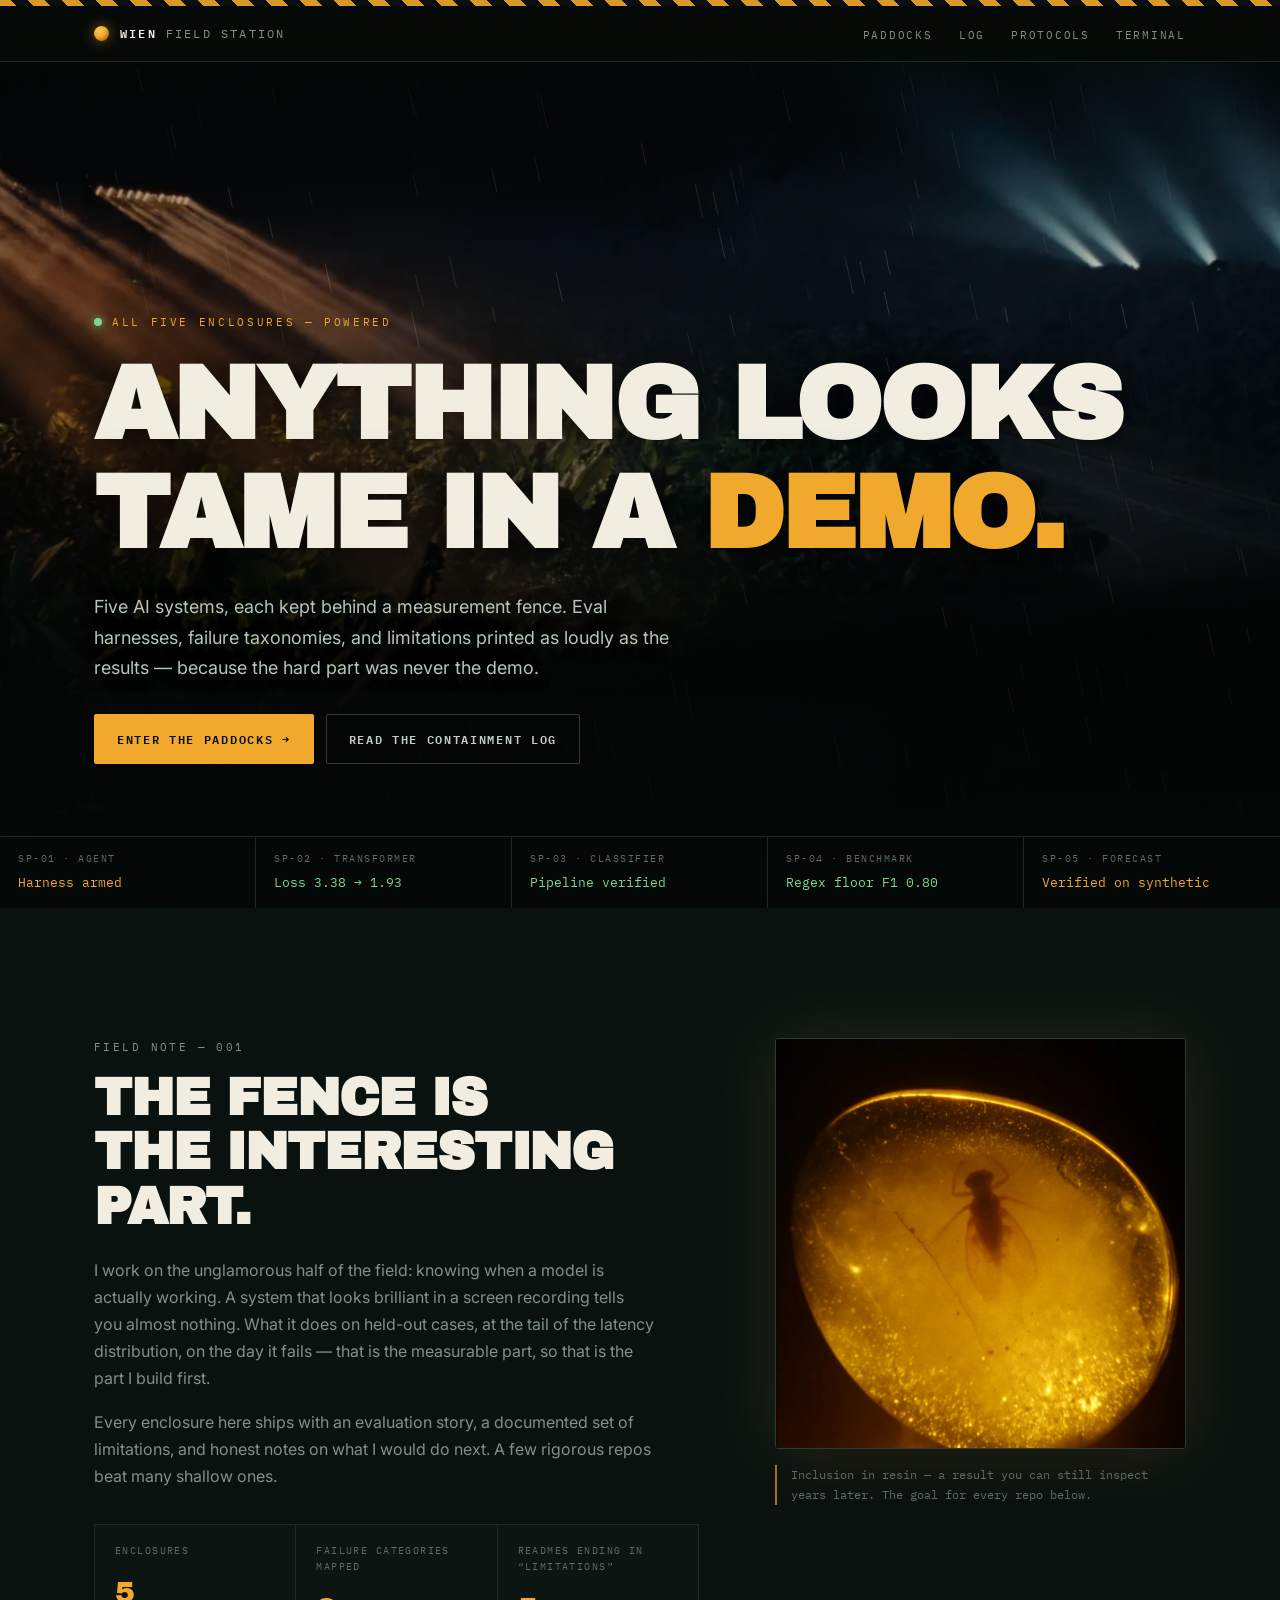
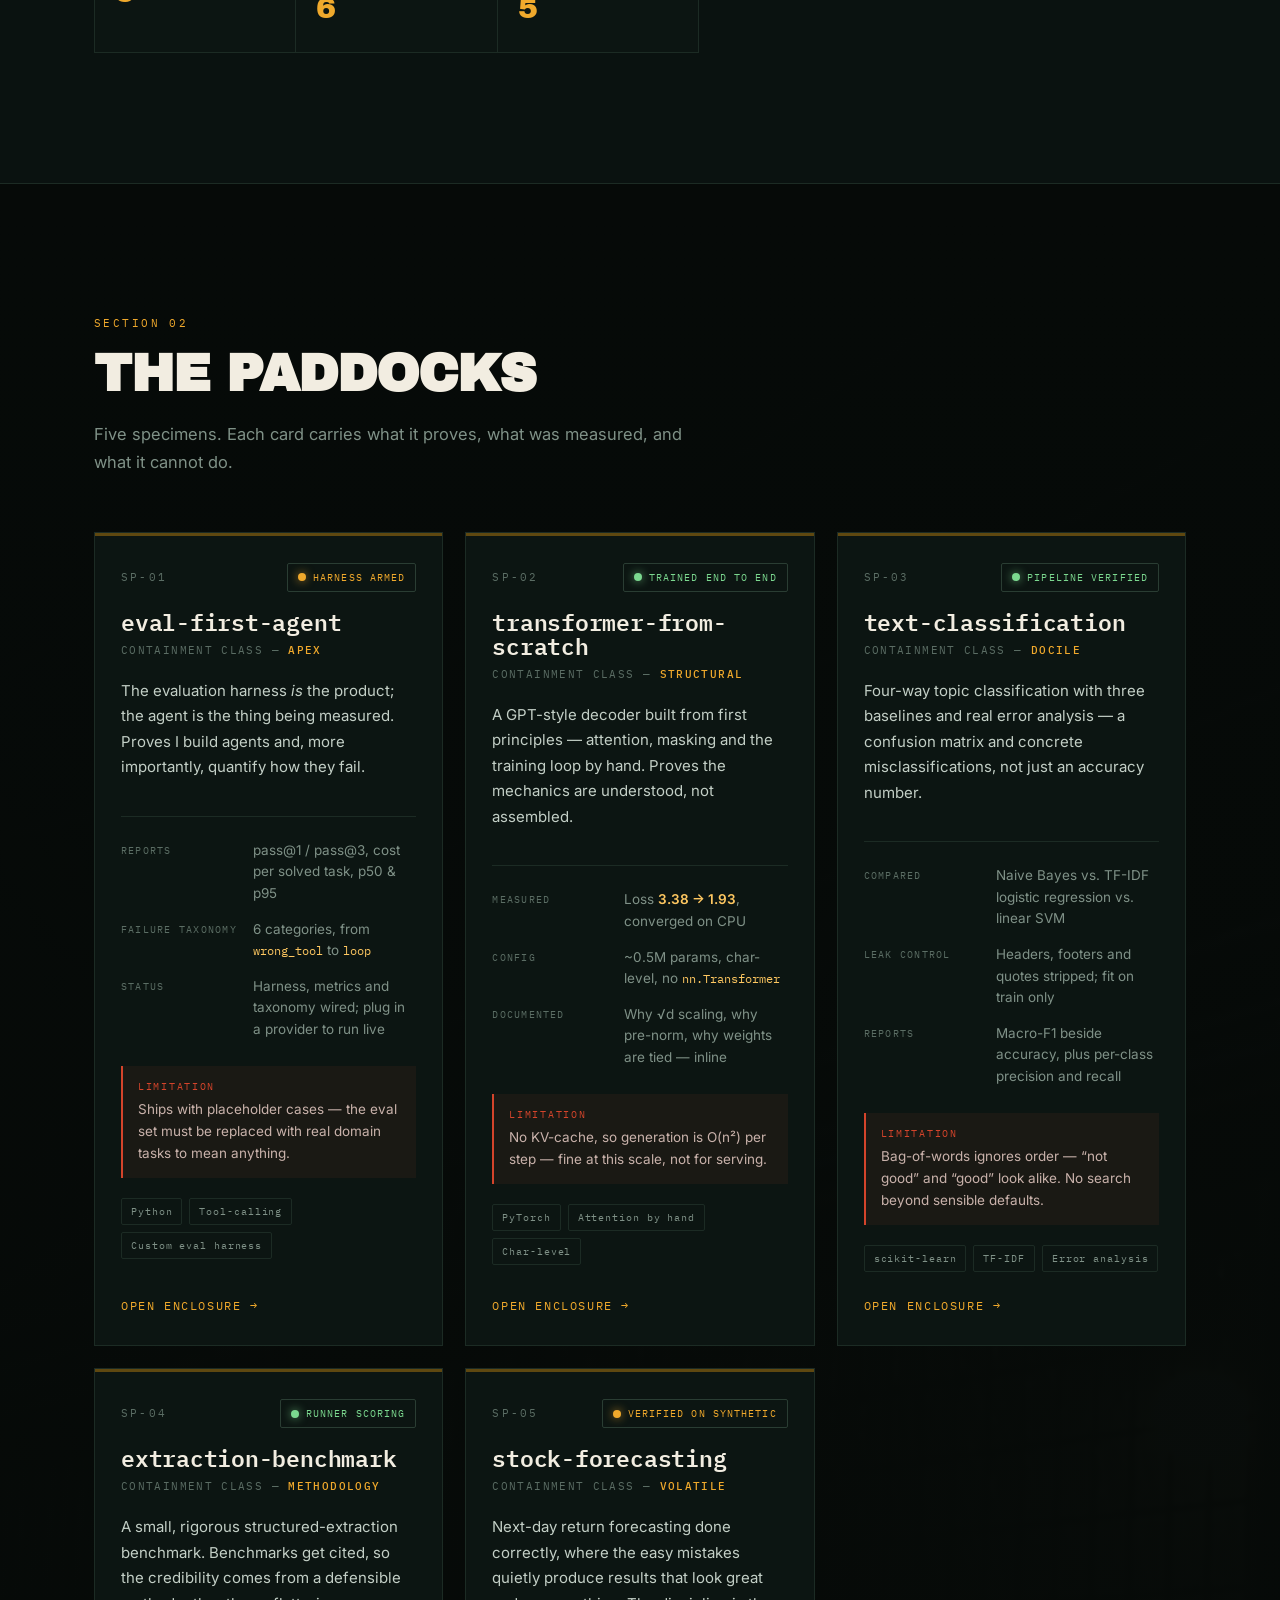
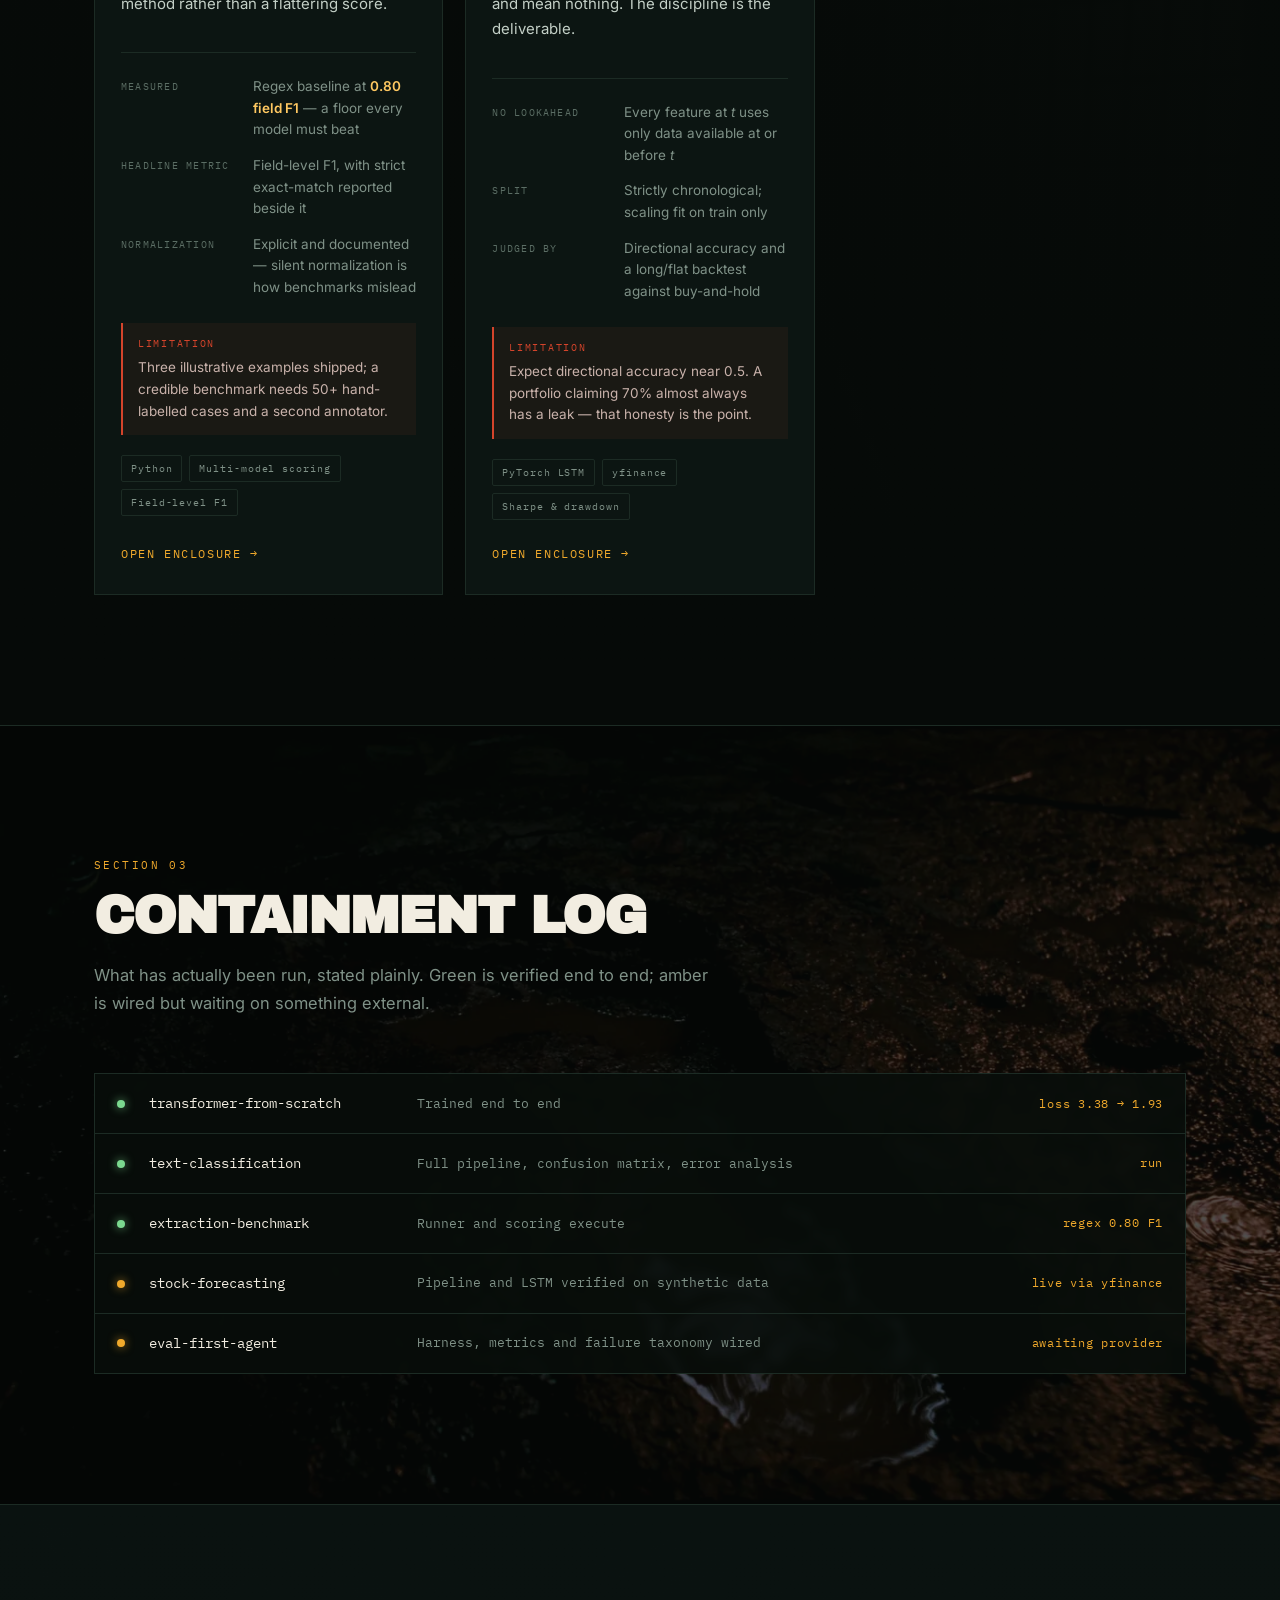
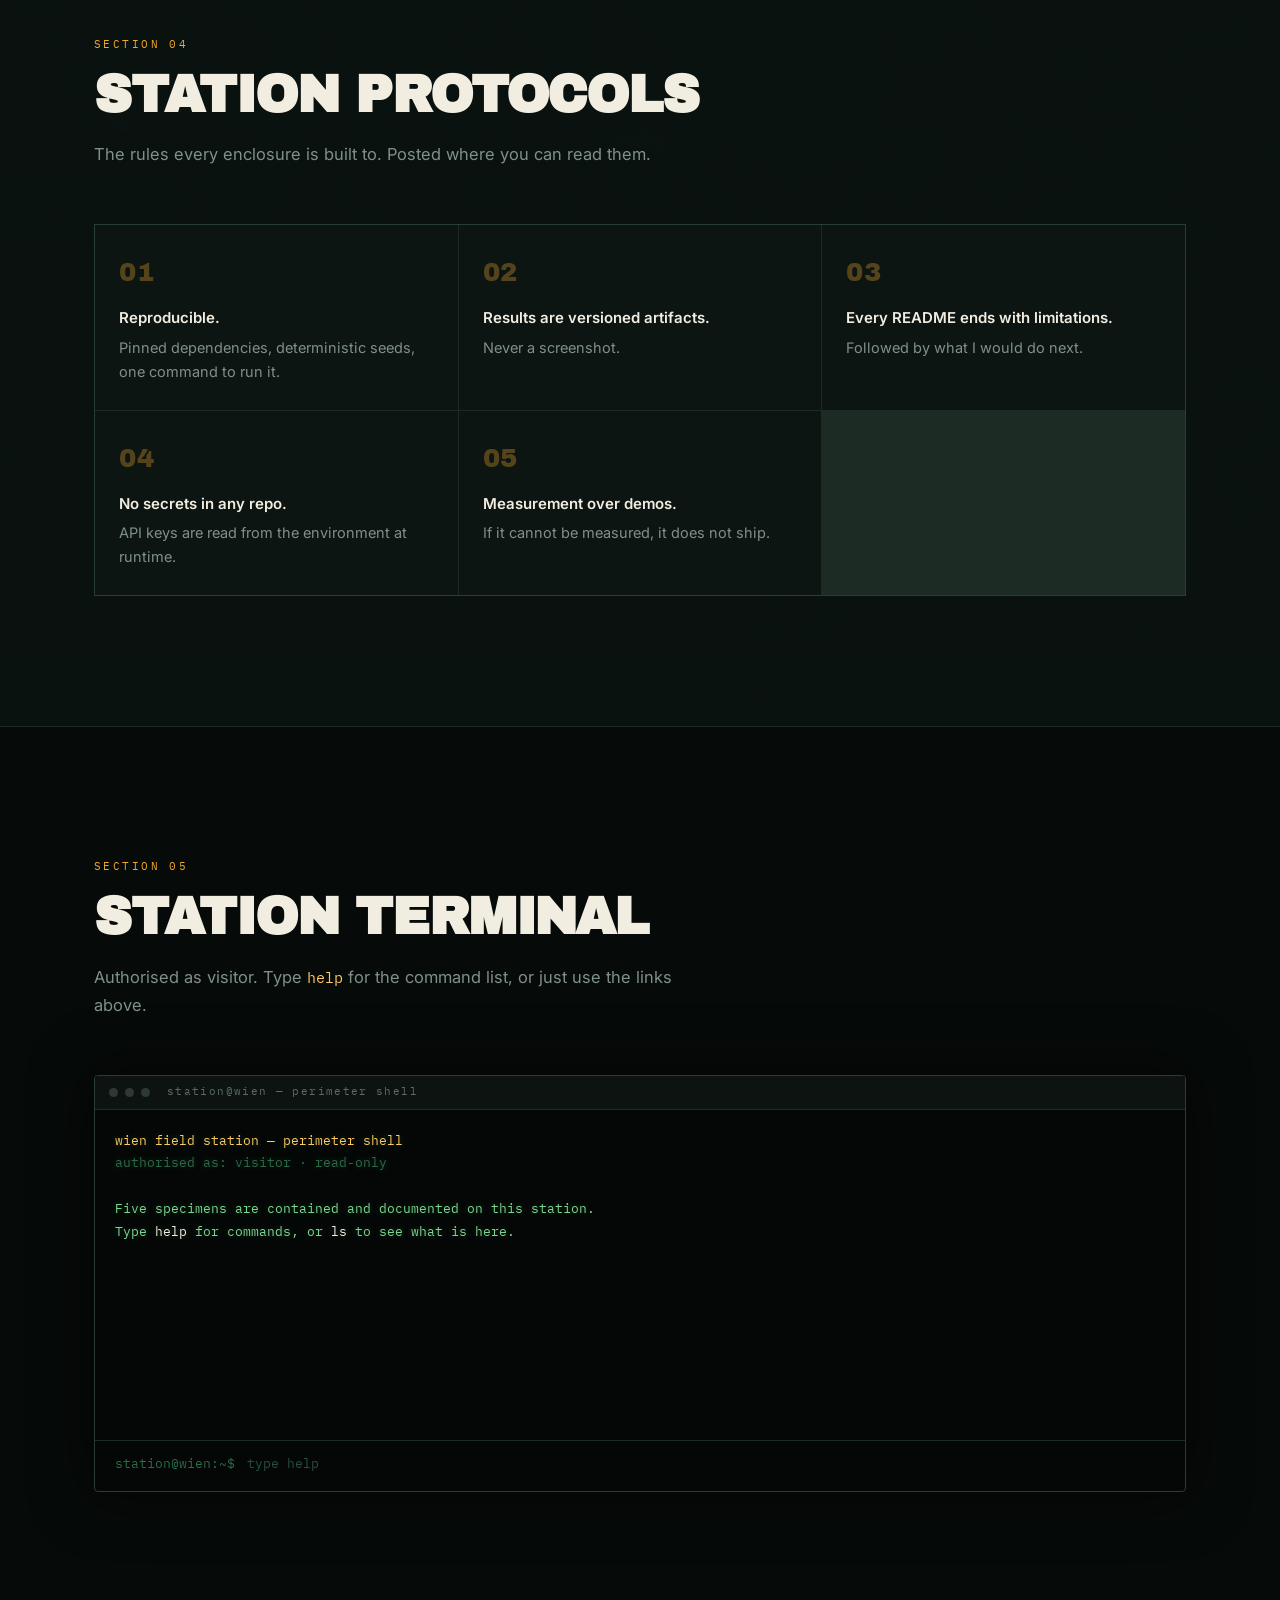
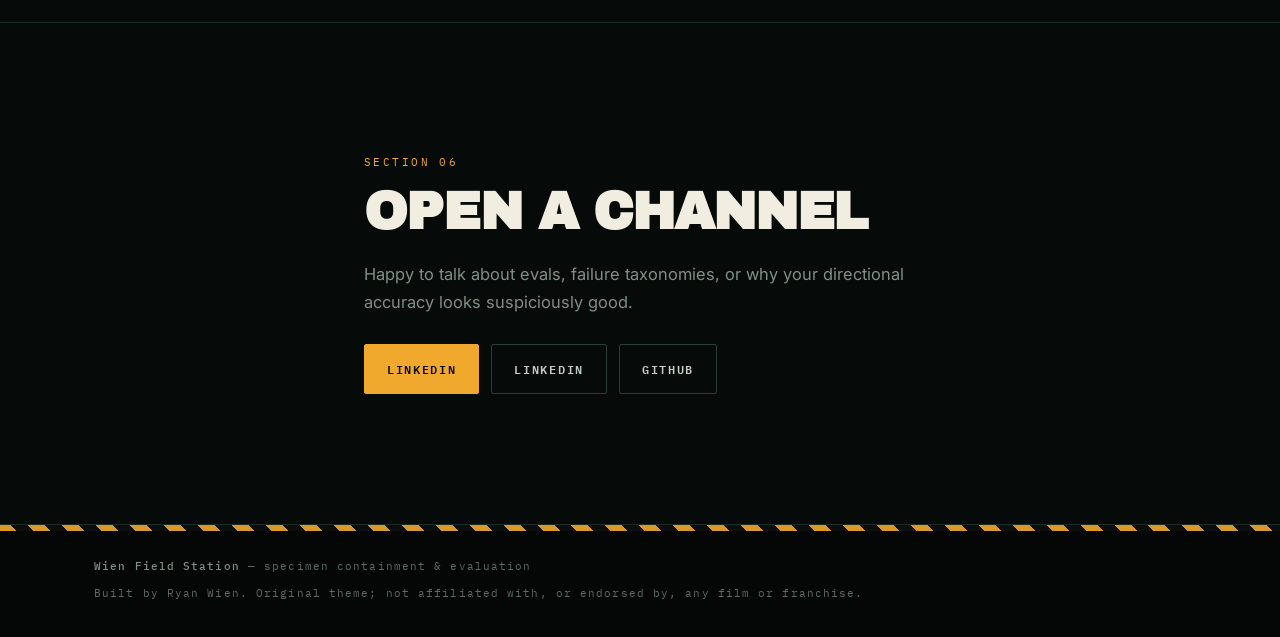
==== index.html @ b04022fd "Add Wien Field Station front end for the portfolio A static site for the five projects, themed as a " ====
<!doctype html>
<html lang="en">
<head>
<meta charset="utf-8">
<meta name="viewport" content="width=device-width,initial-scale=1">
<title>Wien Field Station — AI systems, measured</title>
<meta name="description" content="Five AI systems, each kept behind a measurement fence: eval harnesses, failure taxonomies, and limitations printed as loudly as results.">
<meta name="author" content="Ryan Wien">
<meta property="og:title" content="Wien Field Station — AI systems, measured">
<meta property="og:description" content="Five AI systems, each kept behind a measurement fence. Measurement over demos.">
<meta property="og:type" content="website">
<meta property="og:image" content="assets/img/poster.webp">
<meta name="theme-color" content="#060a08">
<link rel="preconnect" href="https://fonts.googleapis.com">
<link rel="preconnect" href="https://fonts.gstatic.com" crossorigin>
<link href="https://fonts.googleapis.com/css2?family=Archivo+Black&family=IBM+Plex+Mono:wght@400;500;600&family=Inter:wght@400;500;600;700&display=swap" rel="stylesheet">
<link rel="stylesheet" href="assets/css/style.css">
<link rel="icon" href="data:image/svg+xml,<svg xmlns='http://www.w3.org/2000/svg' viewBox='0 0 32 32'><circle cx='16' cy='16' r='13' fill='%23f0a92c'/><circle cx='16' cy='16' r='5' fill='%23231402'/></svg>">
</head>
<body>
<a class="skip" href="#paddocks">Skip to the projects</a>

<div class="boot" id="boot" aria-hidden="true">
  <pre class="boot__text" id="boot-text"></pre>
</div>

<header class="topbar">
  <div class="hazard" aria-hidden="true"></div>
  <nav class="topbar__inner" aria-label="Primary">
    <a class="brand" href="#top">
      <span class="brand__mark" aria-hidden="true"></span>
      <span class="brand__name"><b>WIEN</b> FIELD STATION</span>
    </a>
    <ul class="topbar__links">
      <li><a href="#paddocks">Paddocks</a></li>
      <li><a href="#log">Log</a></li>
      <li><a href="#protocols">Protocols</a></li>
      <li><a href="#terminal">Terminal</a></li>
    </ul>
  </nav>
</header>

<main id="top">

  <!-- ============ HERO ============ -->
  <section class="hero" id="hero">
    <div class="hero__plate" aria-hidden="true"></div>
    <canvas class="hero__rain" id="rain" aria-hidden="true"></canvas>
    <div class="hero__vignette" aria-hidden="true"></div>

    <div class="hero__body wrap">
      <p class="kicker"><span class="led led--on" aria-hidden="true"></span>All five enclosures &mdash; powered</p>
      <h1 class="hero__title">Anything looks<br>tame in a <em>demo.</em></h1>
      <p class="hero__lede">
        Five AI systems, each kept behind a measurement fence. Eval harnesses,
        failure taxonomies, and limitations printed as loudly as the results &mdash;
        because the hard part was never the demo.
      </p>
      <div class="hero__cta">
        <a class="btn btn--primary" href="#paddocks">Enter the paddocks <span aria-hidden="true">&rarr;</span></a>
        <a class="btn btn--ghost" href="#log">Read the containment log</a>
      </div>
    </div>

    <div class="readout" aria-label="Enclosure status summary">
      <div class="readout__cell">
        <span class="readout__id">SP-01 &middot; Agent</span>
        <span class="readout__val val--warn">Harness armed</span>
      </div>
      <div class="readout__cell">
        <span class="readout__id">SP-02 &middot; Transformer</span>
        <span class="readout__val val--ok">Loss 3.38 &rarr; 1.93</span>
      </div>
      <div class="readout__cell">
        <span class="readout__id">SP-03 &middot; Classifier</span>
        <span class="readout__val val--ok">Pipeline verified</span>
      </div>
      <div class="readout__cell">
        <span class="readout__id">SP-04 &middot; Benchmark</span>
        <span class="readout__val val--ok">Regex floor F1 0.80</span>
      </div>
      <div class="readout__cell">
        <span class="readout__id">SP-05 &middot; Forecast</span>
        <span class="readout__val val--warn">Verified on synthetic</span>
      </div>
    </div>
  </section>

  <!-- ============ FIELD NOTE ============ -->
  <section class="note" id="note">
    <div class="wrap note__grid">
      <div class="note__body reveal">
        <p class="eyebrow">Field note &mdash; 001</p>
        <h2 class="h2">The fence is<br>the interesting part.</h2>
        <p>
          I work on the unglamorous half of the field: knowing when a model is
          actually working. A system that looks brilliant in a screen recording
          tells you almost nothing. What it does on held-out cases, at the tail
          of the latency distribution, on the day it fails &mdash; that is the
          measurable part, so that is the part I build first.
        </p>
        <p>
          Every enclosure here ships with an evaluation story, a documented set of
          limitations, and honest notes on what I would do next. A few rigorous
          repos beat many shallow ones.
        </p>
        <dl class="note__stats">
          <div><dt>Enclosures</dt><dd>5</dd></div>
          <div><dt>Failure categories mapped</dt><dd>6</dd></div>
          <div><dt>READMEs ending in &ldquo;Limitations&rdquo;</dt><dd>5</dd></div>
        </dl>
      </div>
      <figure class="note__specimen reveal">
        <img src="assets/img/amber.webp" alt="Macro photograph of an insect preserved inside a nodule of golden fossil resin." width="1000" height="1000" loading="lazy" decoding="async">
        <figcaption>Inclusion in resin &mdash; a result you can still inspect years later. The goal for every repo below.</figcaption>
      </figure>
    </div>
  </section>

  <!-- ============ PADDOCKS ============ -->
  <section class="paddocks" id="paddocks">
    <div class="wrap">
      <header class="sec-head reveal">
        <p class="eyebrow">Section 02</p>
        <h2 class="h2">The paddocks</h2>
        <p class="sec-head__sub">Five specimens. Each card carries what it proves, what was measured, and what it cannot do.</p>
      </header>

      <ol class="cards">

        <li class="card reveal" data-class="apex">
          <div class="card__tape" aria-hidden="true"></div>
          <header class="card__head">
            <span class="card__id">SP-01</span>
            <span class="chip chip--warn"><span class="led led--warn" aria-hidden="true"></span>Harness armed</span>
          </header>
          <h3 class="card__name">eval-first-agent</h3>
          <p class="card__class">Containment class &mdash; <b>apex</b></p>
          <p class="card__proves">The evaluation harness <em>is</em> the product; the agent is the thing being measured. Proves I build agents and, more importantly, quantify how they fail.</p>
          <dl class="card__readout">
            <div><dt>Reports</dt><dd>pass@1 / pass@3, cost per solved task, p50 &amp; p95</dd></div>
            <div><dt>Failure taxonomy</dt><dd>6 categories, from <code>wrong_tool</code> to <code>loop</code></dd></div>
            <div><dt>Status</dt><dd>Harness, metrics and taxonomy wired; plug in a provider to run live</dd></div>
          </dl>
          <p class="card__limit"><span>Limitation</span> Ships with placeholder cases &mdash; the eval set must be replaced with real domain tasks to mean anything.</p>
          <ul class="card__stack"><li>Python</li><li>Tool-calling</li><li>Custom eval harness</li></ul>
          <a class="card__link" href="https://github.com/ryanwien/portfolio/tree/main/eval-first-agent">Open enclosure <span aria-hidden="true">&rarr;</span><span class="sr-only"> — eval-first-agent on GitHub</span></a>
        </li>

        <li class="card reveal" data-class="structural">
          <div class="card__tape" aria-hidden="true"></div>
          <header class="card__head">
            <span class="card__id">SP-02</span>
            <span class="chip chip--ok"><span class="led led--on" aria-hidden="true"></span>Trained end to end</span>
          </header>
          <h3 class="card__name">transformer-from-scratch</h3>
          <p class="card__class">Containment class &mdash; <b>structural</b></p>
          <p class="card__proves">A GPT-style decoder built from first principles &mdash; attention, masking and the training loop by hand. Proves the mechanics are understood, not assembled.</p>
          <dl class="card__readout">
            <div><dt>Measured</dt><dd>Loss <b>3.38 &rarr; 1.93</b>, converged on CPU</dd></div>
            <div><dt>Config</dt><dd>~0.5M params, char-level, no <code>nn.Transformer</code></dd></div>
            <div><dt>Documented</dt><dd>Why &radic;d scaling, why pre-norm, why weights are tied &mdash; inline</dd></div>
          </dl>
          <p class="card__limit"><span>Limitation</span> No KV-cache, so generation is O(n&sup2;) per step &mdash; fine at this scale, not for serving.</p>
          <ul class="card__stack"><li>PyTorch</li><li>Attention by hand</li><li>Char-level</li></ul>
          <a class="card__link" href="https://github.com/ryanwien/portfolio/tree/main/transformer-from-scratch">Open enclosure <span aria-hidden="true">&rarr;</span><span class="sr-only"> — transformer-from-scratch on GitHub</span></a>
        </li>

        <li class="card reveal" data-class="docile">
          <div class="card__tape" aria-hidden="true"></div>
          <header class="card__head">
            <span class="card__id">SP-03</span>
            <span class="chip chip--ok"><span class="led led--on" aria-hidden="true"></span>Pipeline verified</span>
          </header>
          <h3 class="card__name">text-classification</h3>
          <p class="card__class">Containment class &mdash; <b>docile</b></p>
          <p class="card__proves">Four-way topic classification with three baselines and real error analysis &mdash; a confusion matrix and concrete misclassifications, not just an accuracy number.</p>
          <dl class="card__readout">
            <div><dt>Compared</dt><dd>Naive Bayes vs. TF-IDF logistic regression vs. linear SVM</dd></div>
            <div><dt>Leak control</dt><dd>Headers, footers and quotes stripped; fit on train only</dd></div>
            <div><dt>Reports</dt><dd>Macro-F1 beside accuracy, plus per-class precision and recall</dd></div>
          </dl>
          <p class="card__limit"><span>Limitation</span> Bag-of-words ignores order &mdash; &ldquo;not good&rdquo; and &ldquo;good&rdquo; look alike. No search beyond sensible defaults.</p>
          <ul class="card__stack"><li>scikit-learn</li><li>TF-IDF</li><li>Error analysis</li></ul>
          <a class="card__link" href="https://github.com/ryanwien/portfolio/tree/main/text-classification">Open enclosure <span aria-hidden="true">&rarr;</span><span class="sr-only"> — text-classification on GitHub</span></a>
        </li>

        <li class="card reveal" data-class="method">
          <div class="card__tape" aria-hidden="true"></div>
          <header class="card__head">
            <span class="card__id">SP-04</span>
            <span class="chip chip--ok"><span class="led led--on" aria-hidden="true"></span>Runner scoring</span>
          </header>
          <h3 class="card__name">extraction-benchmark</h3>
          <p class="card__class">Containment class &mdash; <b>methodology</b></p>
          <p class="card__proves">A small, rigorous structured-extraction benchmark. Benchmarks get cited, so the credibility comes from a defensible method rather than a flattering score.</p>
          <dl class="card__readout">
            <div><dt>Measured</dt><dd>Regex baseline at <b>0.80 field F1</b> &mdash; a floor every model must beat</dd></div>
            <div><dt>Headline metric</dt><dd>Field-level F1, with strict exact-match reported beside it</dd></div>
            <div><dt>Normalization</dt><dd>Explicit and documented &mdash; silent normalization is how benchmarks mislead</dd></div>
          </dl>
          <p class="card__limit"><span>Limitation</span> Three illustrative examples shipped; a credible benchmark needs 50+ hand-labelled cases and a second annotator.</p>
          <ul class="card__stack"><li>Python</li><li>Multi-model scoring</li><li>Field-level F1</li></ul>
          <a class="card__link" href="https://github.com/ryanwien/portfolio/tree/main/extraction-benchmark">Open enclosure <span aria-hidden="true">&rarr;</span><span class="sr-only"> — extraction-benchmark on GitHub</span></a>
        </li>

        <li class="card reveal" data-class="volatile">
          <div class="card__tape" aria-hidden="true"></div>
          <header class="card__head">
            <span class="card__id">SP-05</span>
            <span class="chip chip--warn"><span class="led led--warn" aria-hidden="true"></span>Verified on synthetic</span>
          </header>
          <h3 class="card__name">stock-forecasting</h3>
          <p class="card__class">Containment class &mdash; <b>volatile</b></p>
          <p class="card__proves">Next-day return forecasting done correctly, where the easy mistakes quietly produce results that look great and mean nothing. The discipline is the deliverable.</p>
          <dl class="card__readout">
            <div><dt>No lookahead</dt><dd>Every feature at <i>t</i> uses only data available at or before <i>t</i></dd></div>
            <div><dt>Split</dt><dd>Strictly chronological; scaling fit on train only</dd></div>
            <div><dt>Judged by</dt><dd>Directional accuracy and a long/flat backtest against buy-and-hold</dd></div>
          </dl>
          <p class="card__limit"><span>Limitation</span> Expect directional accuracy near 0.5. A portfolio claiming 70% almost always has a leak &mdash; that honesty is the point.</p>
          <ul class="card__stack"><li>PyTorch LSTM</li><li>yfinance</li><li>Sharpe &amp; drawdown</li></ul>
          <a class="card__link" href="https://github.com/ryanwien/portfolio/tree/main/stock-forecasting">Open enclosure <span aria-hidden="true">&rarr;</span><span class="sr-only"> — stock-forecasting on GitHub</span></a>
        </li>

      </ol>
    </div>
  </section>

  <!-- ============ CONTAINMENT LOG ============ -->
  <section class="log" id="log">
    <div class="log__plate" aria-hidden="true"></div>
    <div class="wrap">
      <header class="sec-head reveal">
        <p class="eyebrow">Section 03</p>
        <h2 class="h2">Containment log</h2>
        <p class="sec-head__sub">What has actually been run, stated plainly. Green is verified end to end; amber is wired but waiting on something external.</p>
      </header>

      <div class="log__panel reveal">
        <div class="log__row">
          <span class="led led--on" aria-hidden="true"></span>
          <span class="log__name">transformer-from-scratch</span>
          <span class="log__desc">Trained end to end</span>
          <span class="log__val">loss 3.38 &rarr; 1.93</span>
        </div>
        <div class="log__row">
          <span class="led led--on" aria-hidden="true"></span>
          <span class="log__name">text-classification</span>
          <span class="log__desc">Full pipeline, confusion matrix, error analysis</span>
          <span class="log__val">run</span>
        </div>
        <div class="log__row">
          <span class="led led--on" aria-hidden="true"></span>
          <span class="log__name">extraction-benchmark</span>
          <span class="log__desc">Runner and scoring execute</span>
          <span class="log__val">regex 0.80 F1</span>
        </div>
        <div class="log__row">
          <span class="led led--warn" aria-hidden="true"></span>
          <span class="log__name">stock-forecasting</span>
          <span class="log__desc">Pipeline and LSTM verified on synthetic data</span>
          <span class="log__val">live via yfinance</span>
        </div>
        <div class="log__row">
          <span class="led led--warn" aria-hidden="true"></span>
          <span class="log__name">eval-first-agent</span>
          <span class="log__desc">Harness, metrics and failure taxonomy wired</span>
          <span class="log__val">awaiting provider</span>
        </div>
      </div>
    </div>
  </section>

  <!-- ============ PROTOCOLS ============ -->
  <section class="protocols" id="protocols">
    <div class="wrap">
      <header class="sec-head reveal">
        <p class="eyebrow">Section 04</p>
        <h2 class="h2">Station protocols</h2>
        <p class="sec-head__sub">The rules every enclosure is built to. Posted where you can read them.</p>
      </header>
      <ol class="placard reveal">
        <li><span class="placard__n">01</span><b>Reproducible.</b> Pinned dependencies, deterministic seeds, one command to run it.</li>
        <li><span class="placard__n">02</span><b>Results are versioned artifacts.</b> Never a screenshot.</li>
        <li><span class="placard__n">03</span><b>Every README ends with limitations.</b> Followed by what I would do next.</li>
        <li><span class="placard__n">04</span><b>No secrets in any repo.</b> API keys are read from the environment at runtime.</li>
        <li><span class="placard__n">05</span><b>Measurement over demos.</b> If it cannot be measured, it does not ship.</li>
      </ol>
    </div>
  </section>

  <!-- ============ TERMINAL ============ -->
  <section class="terminal" id="terminal">
    <div class="wrap">
      <header class="sec-head reveal">
        <p class="eyebrow">Section 05</p>
        <h2 class="h2">Station terminal</h2>
        <p class="sec-head__sub">Authorised as visitor. Type <code>help</code> for the command list, or just use the links above.</p>
      </header>

      <div class="term reveal" id="term">
        <div class="term__bar">
          <span class="term__dot" aria-hidden="true"></span>
          <span class="term__dot" aria-hidden="true"></span>
          <span class="term__dot" aria-hidden="true"></span>
          <span class="term__title">station@wien &mdash; perimeter shell</span>
        </div>
        <div class="term__screen" id="term-screen" role="log" aria-live="polite" aria-label="Terminal output"></div>
        <form class="term__form" id="term-form" autocomplete="off">
          <label class="term__prompt" for="term-input">station@wien:~$</label>
          <input class="term__input" id="term-input" name="cmd" type="text" spellcheck="false"
                 aria-label="Terminal command" placeholder="type help">
        </form>
      </div>
    </div>
  </section>

  <!-- ============ CONTACT ============ -->
  <section class="contact" id="contact">
    <div class="wrap contact__inner reveal">
      <p class="eyebrow">Section 06</p>
      <h2 class="h2">Open a channel</h2>
      <p class="contact__lede">Happy to talk about evals, failure taxonomies, or why your directional accuracy looks suspiciously good.</p>
      <div class="contact__links">
        <a class="btn btn--primary" href="https://www.linkedin.com/in/ryanwien3d" target="_blank" rel="noopener">LinkedIn</a>
        <a class="btn btn--ghost" href="https://www.linkedin.com/in/ryanwien3d/">LinkedIn</a>
        <a class="btn btn--ghost" href="https://github.com/ryanwien">GitHub</a>
      </div>
    </div>
  </section>

</main>

<footer class="foot">
  <div class="hazard" aria-hidden="true"></div>
  <div class="wrap foot__inner">
    <p><b>Wien Field Station</b> &mdash; specimen containment &amp; evaluation</p>
    <p class="foot__note">Built by Ryan Wien. Original theme; not affiliated with, or endorsed by, any film or franchise.</p>
  </div>
</footer>

<script src="assets/js/main.js" defer></script>
</body>
</html>
---- assets/css/style.css ----
/* ============================================================
   Wien Field Station
   Palette: jungle black, amber floodlight, bone, hazard red
   ============================================================ */

:root{
  --bg:#060a08;
  --bg-2:#0a1210;
  --panel:#0c1512;
  --panel-2:#101c17;
  --line:#1c2b24;
  --line-2:#2a3d33;

  --amber:#f0a92c;
  --amber-hi:#ffc861;
  --amber-dim:#a5730f;
  --green:#7bd88f;
  --red:#d4442b;

  --bone:#f2ede1;
  --text:#c3cfc6;
  --muted:#7f9187;
  --faint:#5b6d64;

  --mono:'IBM Plex Mono',ui-monospace,SFMono-Regular,Menlo,monospace;
  --sans:'Inter',system-ui,-apple-system,'Segoe UI',sans-serif;
  --display:'Archivo Black','Arial Black',sans-serif;

  --wrap:1180px;
  --pad:clamp(20px,4vw,44px);
}

*,*::before,*::after{box-sizing:border-box}
html{scroll-behavior:smooth}
body{
  margin:0;background:var(--bg);color:var(--text);
  font-family:var(--sans);font-size:16px;line-height:1.7;
  -webkit-font-smoothing:antialiased;overflow-x:hidden;
}
img{max-width:100%;height:auto;display:block}
a{color:inherit}
h1,h2,h3{margin:0;line-height:1.05}
p{margin:0 0 1rem}
ol,ul{margin:0;padding:0;list-style:none}

.wrap{max-width:var(--wrap);margin:0 auto;padding-inline:var(--pad);width:100%}
.sr-only{position:absolute;width:1px;height:1px;padding:0;margin:-1px;overflow:hidden;clip:rect(0 0 0 0);white-space:nowrap;border:0}

.skip{
  position:absolute;left:-9999px;top:0;z-index:200;
  background:var(--amber);color:#0b0d0c;padding:12px 18px;
  font-family:var(--mono);font-size:13px;font-weight:600;
}
.skip:focus{left:12px;top:12px}

:focus-visible{outline:2px solid var(--amber);outline-offset:3px;border-radius:2px}

/* ---------- shared bits ---------- */

.hazard{
  height:6px;width:100%;
  background:repeating-linear-gradient(45deg,var(--amber) 0 12px,#0d0f0e 12px 24px);
  opacity:.9;
}

.eyebrow{
  font-family:var(--mono);font-size:11px;letter-spacing:.22em;
  text-transform:uppercase;color:var(--amber);margin:0 0 14px;
}

.h2{
  font-family:var(--display);
  font-size:clamp(30px,5vw,52px);
  letter-spacing:-.02em;text-transform:uppercase;color:var(--bone);
}

.led{
  display:inline-block;width:8px;height:8px;border-radius:50%;
  background:var(--faint);flex:none;
}
.led--on{background:var(--green);box-shadow:0 0 10px rgba(123,216,143,.75)}
.led--warn{background:var(--amber);box-shadow:0 0 10px rgba(240,169,44,.7)}

.btn{
  display:inline-block;font-family:var(--mono);font-size:12px;
  letter-spacing:.14em;text-transform:uppercase;font-weight:600;
  padding:14px 22px;border-radius:2px;text-decoration:none;
  transition:transform .18s ease,background .18s ease,border-color .18s ease,color .18s ease;
}
.btn--primary{background:var(--amber);color:#0b0d0c;border:1px solid var(--amber)}
.btn--primary:hover{background:var(--amber-hi);border-color:var(--amber-hi);transform:translateY(-2px)}
.btn--ghost{border:1px solid var(--line-2);color:var(--text)}
.btn--ghost:hover{border-color:var(--amber);color:var(--amber-hi);transform:translateY(-2px)}

.kicker{
  display:flex;align-items:center;gap:10px;
  font-family:var(--mono);font-size:11px;letter-spacing:.24em;
  text-transform:uppercase;color:var(--amber);margin:0 0 18px;
}

.sec-head{max-width:62ch;margin-bottom:clamp(34px,5vw,56px)}
.sec-head__sub{margin-top:18px;color:var(--muted);font-size:16.5px}

code{font-family:var(--mono);font-size:.88em;color:var(--amber-hi)}

/* ---------- boot overlay ---------- */

.boot{
  position:fixed;inset:0;z-index:300;background:#040605;
  display:flex;align-items:center;justify-content:center;
  transition:opacity .5s ease;
}
.boot.is-done{opacity:0;pointer-events:none}
.boot__text{
  font-family:var(--mono);font-size:clamp(11px,2.2vw,13px);line-height:1.9;
  color:var(--green);margin:0;padding:0 24px;text-shadow:0 0 8px rgba(123,216,143,.4);
}
.boot__text b{color:var(--amber);font-weight:400}

/* ---------- top bar ---------- */

.topbar{position:sticky;top:0;z-index:100;background:rgba(6,10,8,.9);backdrop-filter:blur(9px);border-bottom:1px solid var(--line)}
.topbar__inner{
  max-width:var(--wrap);margin:0 auto;padding:14px var(--pad);
  display:flex;align-items:center;justify-content:space-between;gap:20px;
}
.brand{display:flex;align-items:center;gap:11px;text-decoration:none}
.brand__mark{
  width:15px;height:15px;border-radius:50%;
  background:radial-gradient(circle at 34% 30%,var(--amber-hi),var(--amber) 45%,#7a4a08);
  box-shadow:0 0 14px rgba(240,169,44,.55);flex:none;
}
.brand__name{font-family:var(--mono);font-size:11.5px;letter-spacing:.19em;color:var(--muted)}
.brand__name b{color:var(--bone);font-weight:600}
.topbar__links{display:flex;gap:26px}
.topbar__links a{
  font-family:var(--mono);font-size:11px;letter-spacing:.16em;
  text-transform:uppercase;color:var(--muted);text-decoration:none;
  padding-bottom:2px;border-bottom:1px solid transparent;transition:color .18s,border-color .18s;
}
.topbar__links a:hover{color:var(--amber);border-bottom-color:var(--amber)}
@media(max-width:720px){.topbar__links{display:none}}

/* ---------- hero ---------- */

.hero{
  position:relative;min-height:clamp(600px,94vh,940px);
  display:flex;flex-direction:column;justify-content:flex-end;
  overflow:hidden;isolation:isolate;
}
.hero__plate{
  position:absolute;inset:0;z-index:-3;
  background:url('../img/hero-canopy.webp') center/cover no-repeat;
  transform:scale(1.06);
}
.hero__rain{position:absolute;inset:0;z-index:-2;width:100%;height:100%;opacity:.42}
.hero__vignette{
  position:absolute;inset:0;z-index:-1;
  background:
    linear-gradient(180deg,rgba(4,7,6,.72) 0%,rgba(4,7,6,.1) 26%,rgba(4,7,6,.55) 62%,rgba(4,7,6,.96) 100%),
    radial-gradient(75% 55% at 22% 78%,rgba(4,7,6,.85),transparent 70%);
}
.hero__body{padding-bottom:clamp(120px,16vh,180px);position:relative}
.hero__title{
  font-family:var(--display);
  font-size:clamp(42px,8.4vw,104px);
  letter-spacing:-.025em;text-transform:uppercase;color:var(--bone);
  text-shadow:0 3px 40px rgba(0,0,0,.75);
}
.hero__title em{font-style:normal;color:var(--amber)}
.hero__lede{
  margin-top:24px;max-width:54ch;font-size:clamp(15.5px,1.6vw,18px);
  color:#b6c4ba;text-shadow:0 2px 18px rgba(0,0,0,.8);
}
.hero__cta{display:flex;flex-wrap:wrap;gap:12px;margin-top:30px}

.readout{
  position:absolute;left:0;right:0;bottom:0;
  display:grid;grid-template-columns:repeat(5,1fr);
  border-top:1px solid var(--line);background:rgba(5,9,7,.86);backdrop-filter:blur(6px);
}
.readout__cell{padding:14px 18px;border-right:1px solid var(--line);font-family:var(--mono);min-width:0}
.readout__cell:last-child{border-right:0}
.readout__id{display:block;font-size:9.5px;letter-spacing:.16em;text-transform:uppercase;color:var(--faint)}
.readout__val{display:block;font-size:13px;margin-top:5px;white-space:nowrap;overflow:hidden;text-overflow:ellipsis}
.val--ok{color:var(--green)}
.val--warn{color:var(--amber)}
@media(max-width:900px){
  .readout{grid-template-columns:repeat(2,1fr)}
  .readout__cell:nth-child(2n){border-right:0}
  .readout__cell:last-child{grid-column:1/-1}
  .readout__cell{border-top:1px solid var(--line)}
}
@media(max-width:520px){.readout{display:none}}

/* ---------- field note ---------- */

.note{padding:clamp(70px,11vw,130px) 0;border-bottom:1px solid var(--line);background:var(--bg-2)}
.note__grid{display:grid;grid-template-columns:1.25fr .85fr;gap:clamp(34px,6vw,76px);align-items:start}
@media(max-width:860px){.note__grid{grid-template-columns:1fr}}
.note__body p{color:var(--muted);max-width:56ch}
.note__body .h2{margin-bottom:22px}

.note__stats{
  display:grid;grid-template-columns:repeat(auto-fit,minmax(150px,1fr));
  gap:1px;background:var(--line);border:1px solid var(--line);margin:34px 0 0;
}
.note__stats>div{background:var(--panel);padding:18px 20px}
.note__stats dt{font-family:var(--mono);font-size:9.5px;letter-spacing:.15em;text-transform:uppercase;color:var(--faint)}
.note__stats dd{margin:8px 0 0;font-family:var(--display);font-size:30px;color:var(--amber)}

.note__specimen{margin:0}
.note__specimen img{
  border:1px solid var(--line-2);border-radius:3px;
  box-shadow:0 0 70px rgba(240,169,44,.13);
}
.note__specimen figcaption{
  margin-top:16px;font-family:var(--mono);font-size:11.5px;line-height:1.7;
  color:var(--faint);border-left:2px solid var(--amber-dim);padding-left:14px;
}

/* ---------- paddocks ---------- */

.paddocks{
  position:relative;isolation:isolate;overflow:hidden;
  padding:clamp(70px,11vw,130px) 0;border-bottom:1px solid var(--line);
}
.paddocks::before{ /* perimeter fence, barely there */
  content:"";position:absolute;inset:0;z-index:-2;
  background:url('../img/fence.webp') center/cover no-repeat;opacity:.12;
}
.paddocks::after{
  content:"";position:absolute;inset:0;z-index:-1;
  background:linear-gradient(180deg,var(--bg) 0%,rgba(6,10,8,.9) 22%,rgba(6,10,8,.93) 72%,var(--bg) 100%);
}
.cards{display:grid;grid-template-columns:repeat(auto-fit,minmax(340px,1fr));gap:22px}

.card{
  position:relative;background:var(--panel);border:1px solid var(--line);
  padding:30px 26px 26px;display:flex;flex-direction:column;
  transition:transform .25s ease,border-color .25s ease,background .25s ease;
  overflow:hidden;
}
.card::after{ /* cage bars, revealed on hover */
  content:"";position:absolute;inset:0;pointer-events:none;opacity:0;
  background:repeating-linear-gradient(90deg,rgba(240,169,44,.11) 0 1px,transparent 1px 26px);
  transition:opacity .3s ease;
}
.card:hover,.card:focus-within{transform:translateY(-4px);border-color:var(--line-2);background:var(--panel-2)}
.card:hover::after,.card:focus-within::after{opacity:1}
.card__tape{position:absolute;top:0;left:0;right:0;height:3px;background:var(--amber-dim);opacity:.55}
.card:hover .card__tape{background:repeating-linear-gradient(45deg,var(--amber) 0 8px,#0d0f0e 8px 16px);opacity:1}

.card__head{display:flex;align-items:center;justify-content:space-between;gap:12px;margin-bottom:18px}
.card__id{font-family:var(--mono);font-size:11px;letter-spacing:.2em;color:var(--faint)}
.chip{
  display:inline-flex;align-items:center;gap:7px;
  font-family:var(--mono);font-size:10px;letter-spacing:.11em;text-transform:uppercase;
  padding:5px 10px;border-radius:2px;border:1px solid var(--line-2);white-space:nowrap;
}
.chip--ok{color:var(--green)}
.chip--warn{color:var(--amber)}

.card__name{
  font-family:var(--mono);font-size:clamp(19px,2.2vw,23px);font-weight:600;
  color:var(--bone);letter-spacing:-.01em;
}
.card__class{
  margin:8px 0 18px;font-family:var(--mono);font-size:10.5px;
  letter-spacing:.13em;text-transform:uppercase;color:var(--faint);
}
.card__class b{color:var(--amber);font-weight:500}
.card__proves{color:var(--text);font-size:15px}

.card__readout{margin:20px 0 0;border-top:1px solid var(--line);padding-top:16px}
.card__readout>div{display:grid;grid-template-columns:118px 1fr;gap:14px;padding:7px 0}
.card__readout dt{font-family:var(--mono);font-size:9.5px;letter-spacing:.13em;text-transform:uppercase;color:var(--faint);padding-top:3px}
.card__readout dd{margin:0;font-size:13.5px;color:var(--muted);line-height:1.6}
.card__readout dd b{color:var(--amber-hi);font-weight:600}
@media(max-width:420px){.card__readout>div{grid-template-columns:1fr;gap:2px}}

.card__limit{
  margin:18px 0 0;padding:13px 15px;background:rgba(212,68,43,.07);
  border-left:2px solid var(--red);font-size:13.5px;color:#c9b2ab;line-height:1.62;
}
.card__limit span{
  display:block;font-family:var(--mono);font-size:9.5px;letter-spacing:.18em;
  text-transform:uppercase;color:var(--red);margin-bottom:5px;
}

.card__stack{display:flex;flex-wrap:wrap;gap:7px;margin:20px 0 24px}
.card__stack li{
  font-family:var(--mono);font-size:10px;letter-spacing:.09em;
  padding:4px 9px;border:1px solid var(--line);color:var(--muted);border-radius:2px;
}
.card__link{
  margin-top:auto;align-self:flex-start;
  font-family:var(--mono);font-size:11.5px;letter-spacing:.14em;text-transform:uppercase;
  color:var(--amber);text-decoration:none;border-bottom:1px solid transparent;
  padding-bottom:3px;transition:border-color .2s,color .2s;
}
.card__link:hover{border-bottom-color:var(--amber);color:var(--amber-hi)}

/* ---------- containment log ---------- */

.log{position:relative;padding:clamp(70px,11vw,130px) 0;border-bottom:1px solid var(--line);isolation:isolate;overflow:hidden}
.log__plate{
  position:absolute;inset:0;z-index:-1;
  background:url('../img/track.webp') center/cover no-repeat;
  opacity:.3;
}
.log::before{
  content:"";position:absolute;inset:0;z-index:-1;
  background:linear-gradient(180deg,var(--bg) 0%,rgba(6,10,8,.86) 45%,var(--bg) 100%);
}
.log__panel{border:1px solid var(--line);background:rgba(8,14,11,.9);backdrop-filter:blur(4px)}
.log__row{
  display:grid;grid-template-columns:14px 250px 1fr auto;gap:18px;align-items:center;
  padding:18px 22px;border-bottom:1px solid var(--line);font-family:var(--mono);
}
.log__row:last-child{border-bottom:0}
.log__name{font-size:13.5px;color:var(--bone)}
.log__desc{font-size:13px;color:var(--muted)}
.log__val{font-size:12px;color:var(--amber);letter-spacing:.06em;white-space:nowrap}
@media(max-width:820px){
  .log__row{grid-template-columns:14px 1fr;gap:12px 16px}
  .log__desc,.log__val{grid-column:2}
}

/* ---------- protocols ---------- */

.protocols{
  position:relative;isolation:isolate;overflow:hidden;
  padding:clamp(70px,11vw,130px) 0;border-bottom:1px solid var(--line);background:var(--bg-2);
}
.protocols::before{ /* wet fern floor */
  content:"";position:absolute;inset:0;z-index:-2;
  background:url('../img/ferns.webp') center/cover no-repeat;opacity:.16;
}
.protocols::after{
  content:"";position:absolute;inset:0;z-index:-1;
  background:linear-gradient(180deg,var(--bg-2) 0%,rgba(10,18,16,.88) 35%,rgba(10,18,16,.92) 70%,var(--bg-2) 100%);
}
.placard{
  border:1px solid var(--line-2);background:var(--panel);
  display:grid;grid-template-columns:repeat(auto-fit,minmax(290px,1fr));gap:1px;
  background-color:var(--line);
}
.placard li{
  background:var(--panel);padding:26px 24px;font-size:14.5px;color:var(--muted);line-height:1.65;
}
.placard li b{display:block;color:var(--bone);font-weight:600;margin-bottom:5px;font-size:15px}
.placard__n{
  display:block;font-family:var(--display);font-size:26px;color:var(--amber);
  opacity:.32;margin-bottom:12px;letter-spacing:.02em;
}

/* ---------- terminal ---------- */

.terminal{padding:clamp(70px,11vw,130px) 0;border-bottom:1px solid var(--line)}
.term{border:1px solid var(--line-2);background:#040706;border-radius:4px;overflow:hidden;box-shadow:0 0 60px rgba(0,0,0,.6)}
.term__bar{
  display:flex;align-items:center;gap:7px;padding:0 14px;height:34px;
  background:#0c1310;border-bottom:1px solid var(--line);
}
.term__dot{width:9px;height:9px;border-radius:50%;background:#2c3a33}
.term__title{margin-left:10px;font-family:var(--mono);font-size:10.5px;letter-spacing:.13em;color:var(--faint)}
.term__screen{
  padding:20px 20px 8px;min-height:330px;max-height:460px;overflow-y:auto;
  font-family:var(--mono);font-size:13px;line-height:1.75;color:var(--green);
  text-shadow:0 0 7px rgba(123,216,143,.28);
}
.term__screen .t-dim{color:#2b6b48}
.term__screen .t-amber{color:var(--amber-hi)}
.term__screen .t-bone{color:var(--bone)}
.term__screen .t-red{color:#f0755d}
.term__screen a{color:var(--amber-hi)}
.term__line{white-space:pre-wrap;word-break:break-word;margin:0}
.term__form{display:flex;align-items:center;gap:10px;padding:12px 20px 16px;border-top:1px solid var(--line)}
.term__prompt{font-family:var(--mono);font-size:13px;color:#2b6b48;flex:none}
.term__input{
  flex:1;background:transparent;border:0;outline:none;
  font-family:var(--mono);font-size:13px;color:var(--green);caret-color:var(--amber);
}
.term__input::placeholder{color:#28503c}

/* ---------- contact ---------- */

.contact{padding:clamp(70px,11vw,130px) 0}
.contact__inner{max-width:64ch}
.contact__lede{margin-top:20px;color:var(--muted);font-size:16.5px}
.contact__links{display:flex;flex-wrap:wrap;gap:12px;margin-top:28px}

/* ---------- footer ---------- */

.foot{border-top:1px solid var(--line);background:#040706}
.foot__inner{padding:26px var(--pad) 34px}
.foot__inner p{margin:0;font-family:var(--mono);font-size:11px;letter-spacing:.1em;color:var(--faint)}
.foot__inner b{color:var(--muted);font-weight:500}
.foot__note{margin-top:8px !important;letter-spacing:.04em}

/* ---------- reveal ---------- */

.reveal{opacity:0;transform:translateY(22px);transition:opacity .7s ease,transform .7s ease}
.reveal.is-in{opacity:1;transform:none}

@media(prefers-reduced-motion:reduce){
  html{scroll-behavior:auto}
  *{animation-duration:.01ms !important;animation-iteration-count:1 !important;transition-duration:.01ms !important}
  .reveal{opacity:1;transform:none}
  .hero__rain{display:none}
}
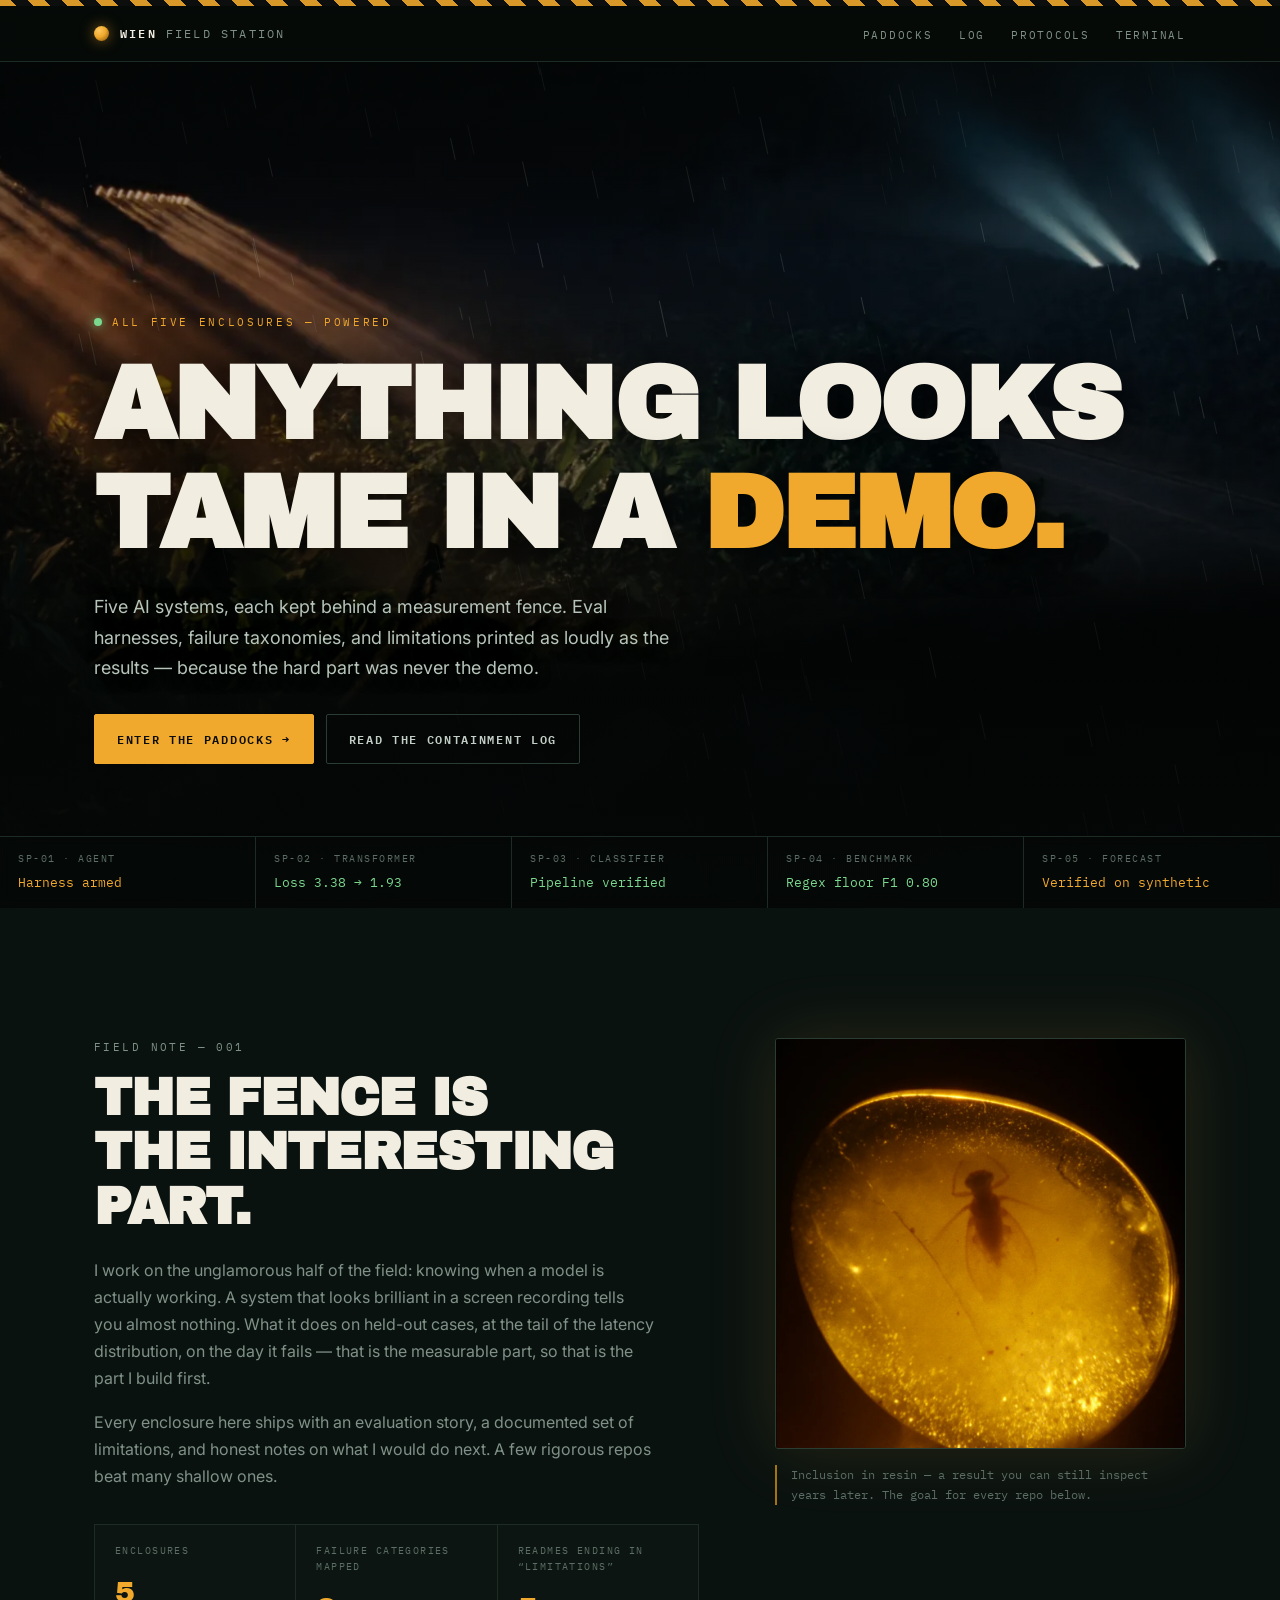
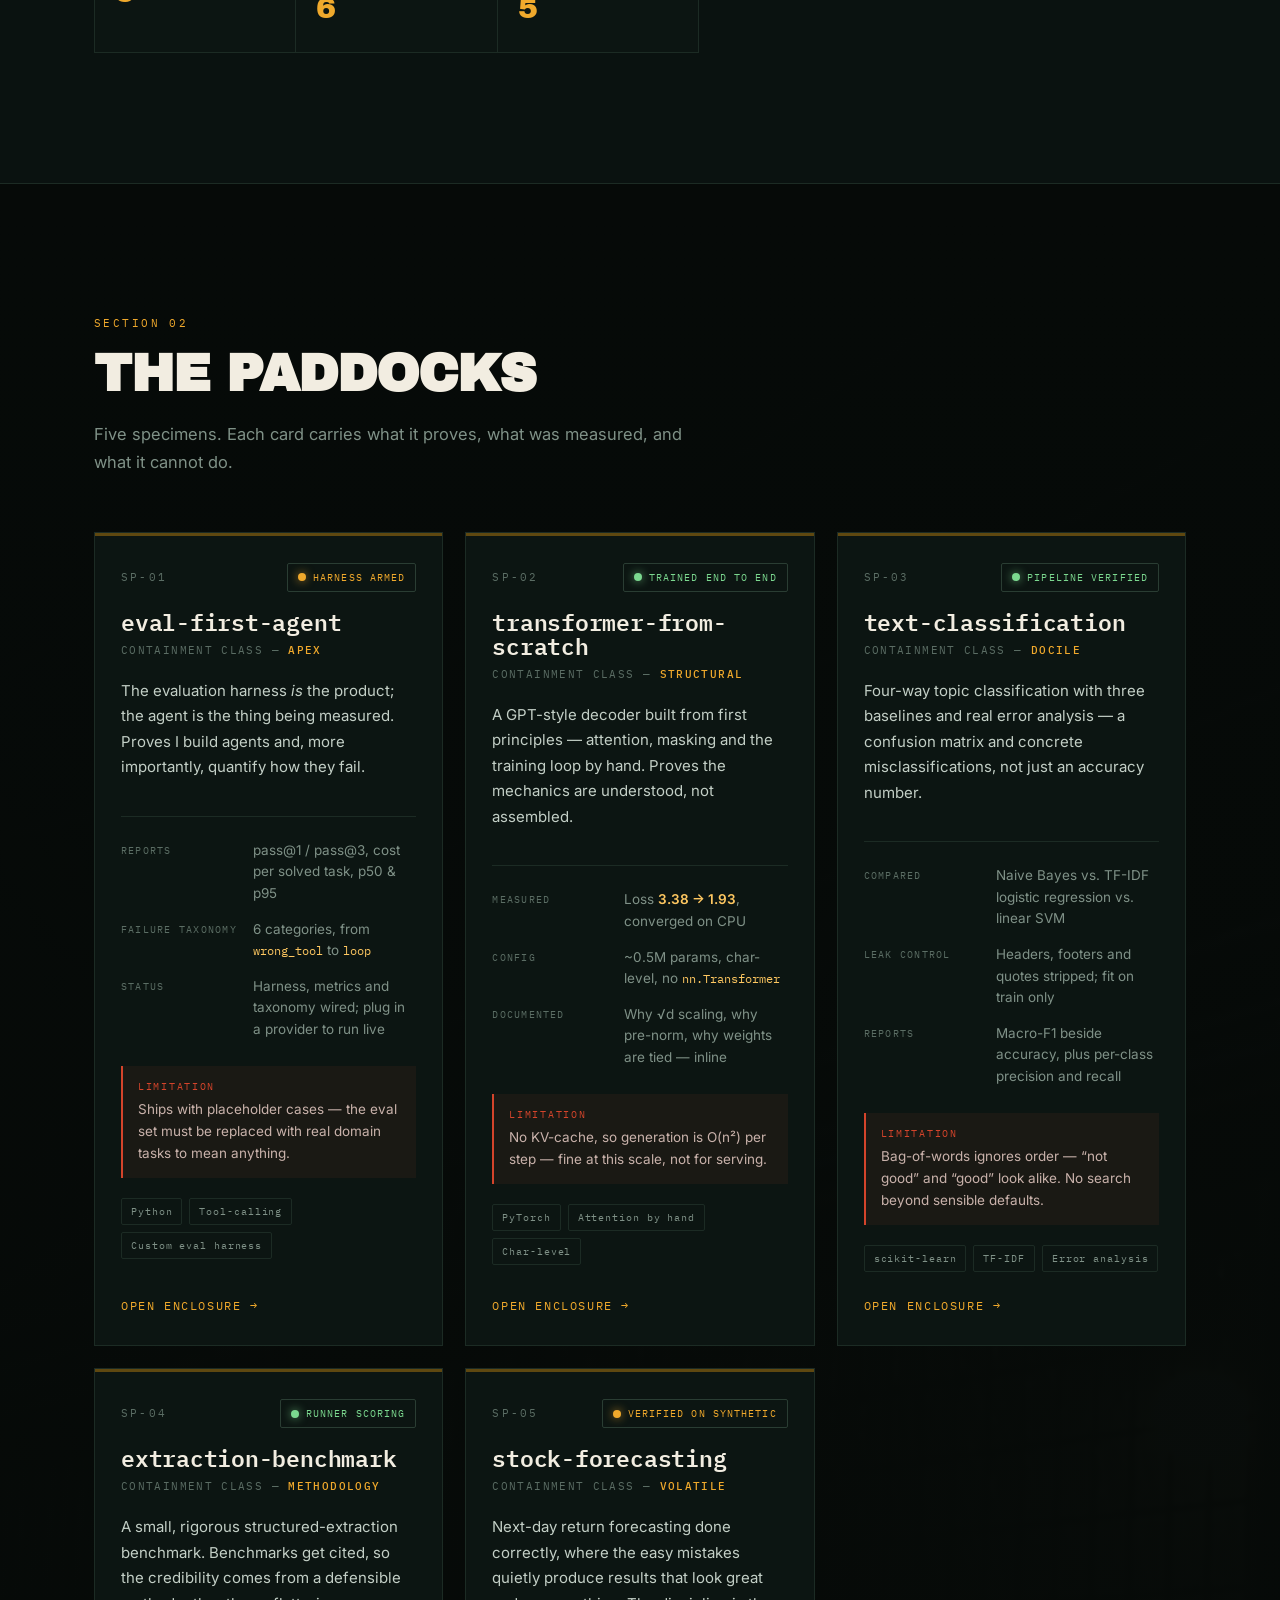
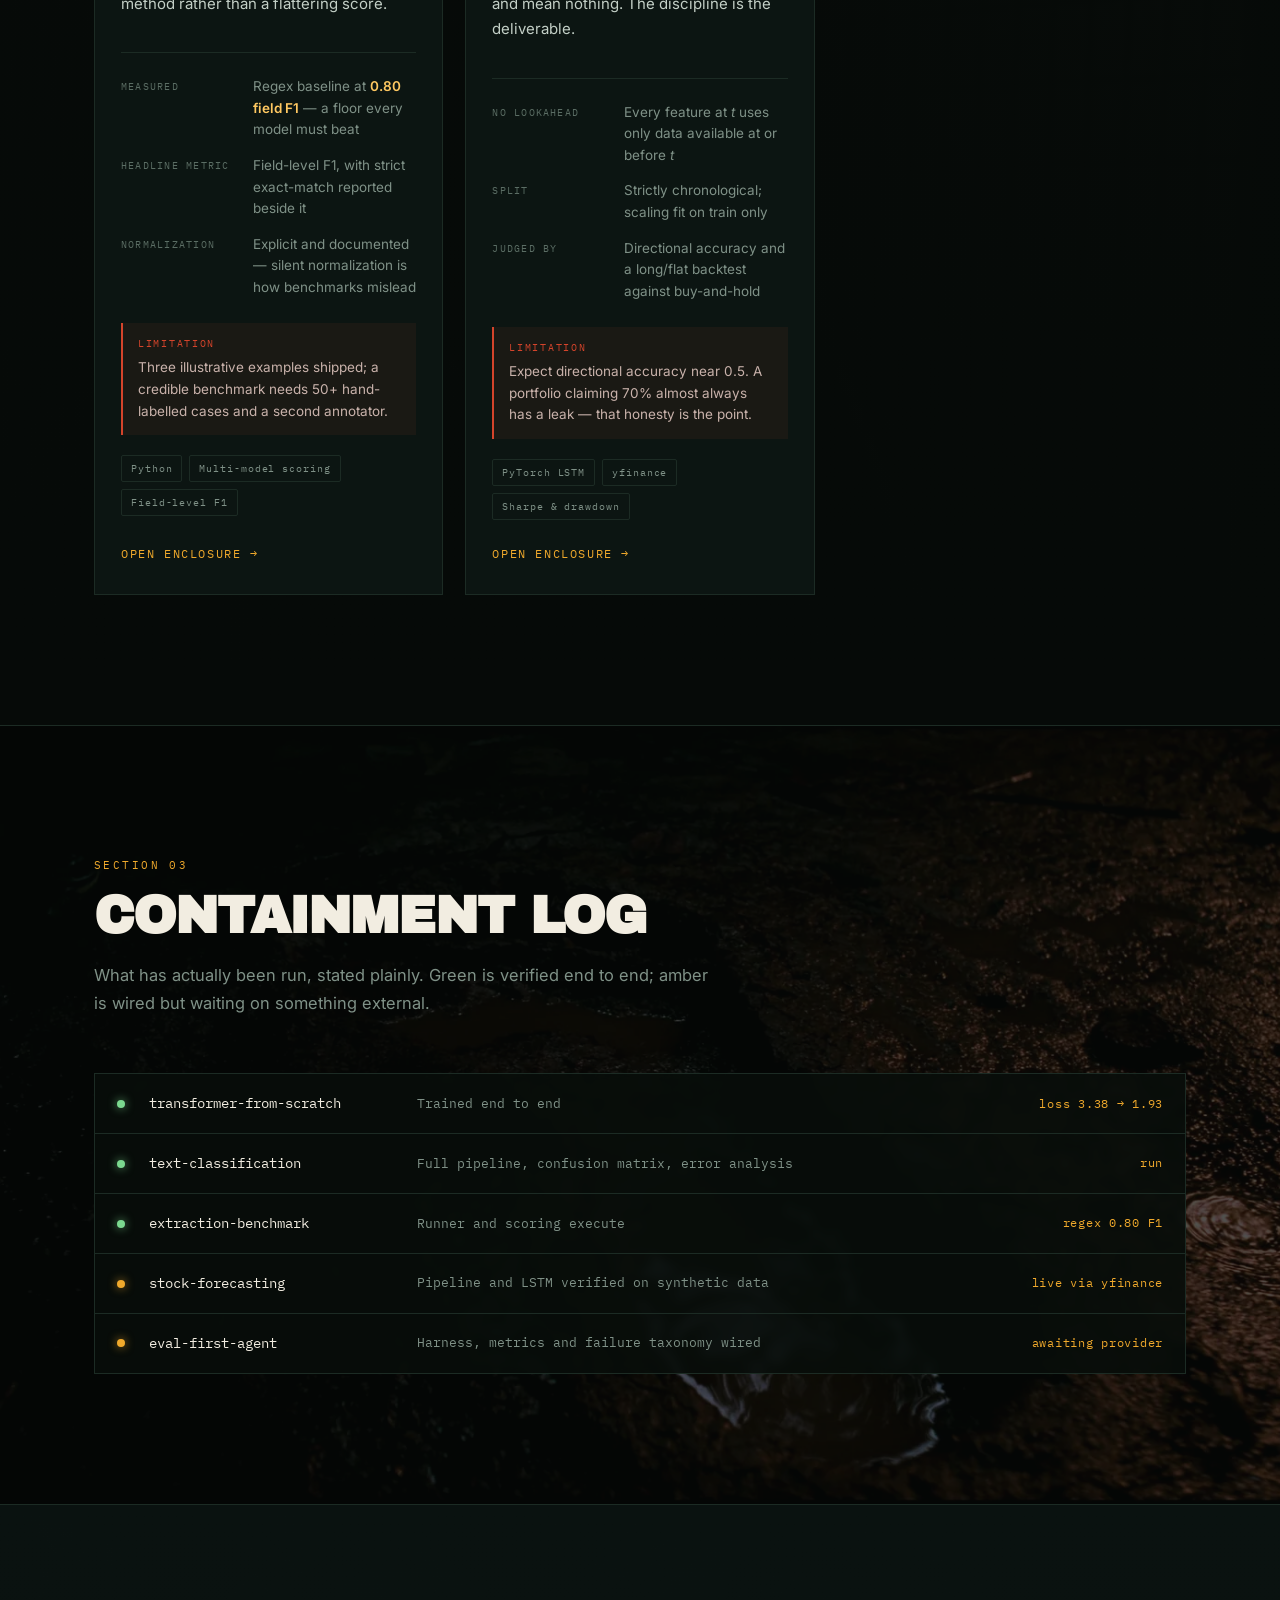
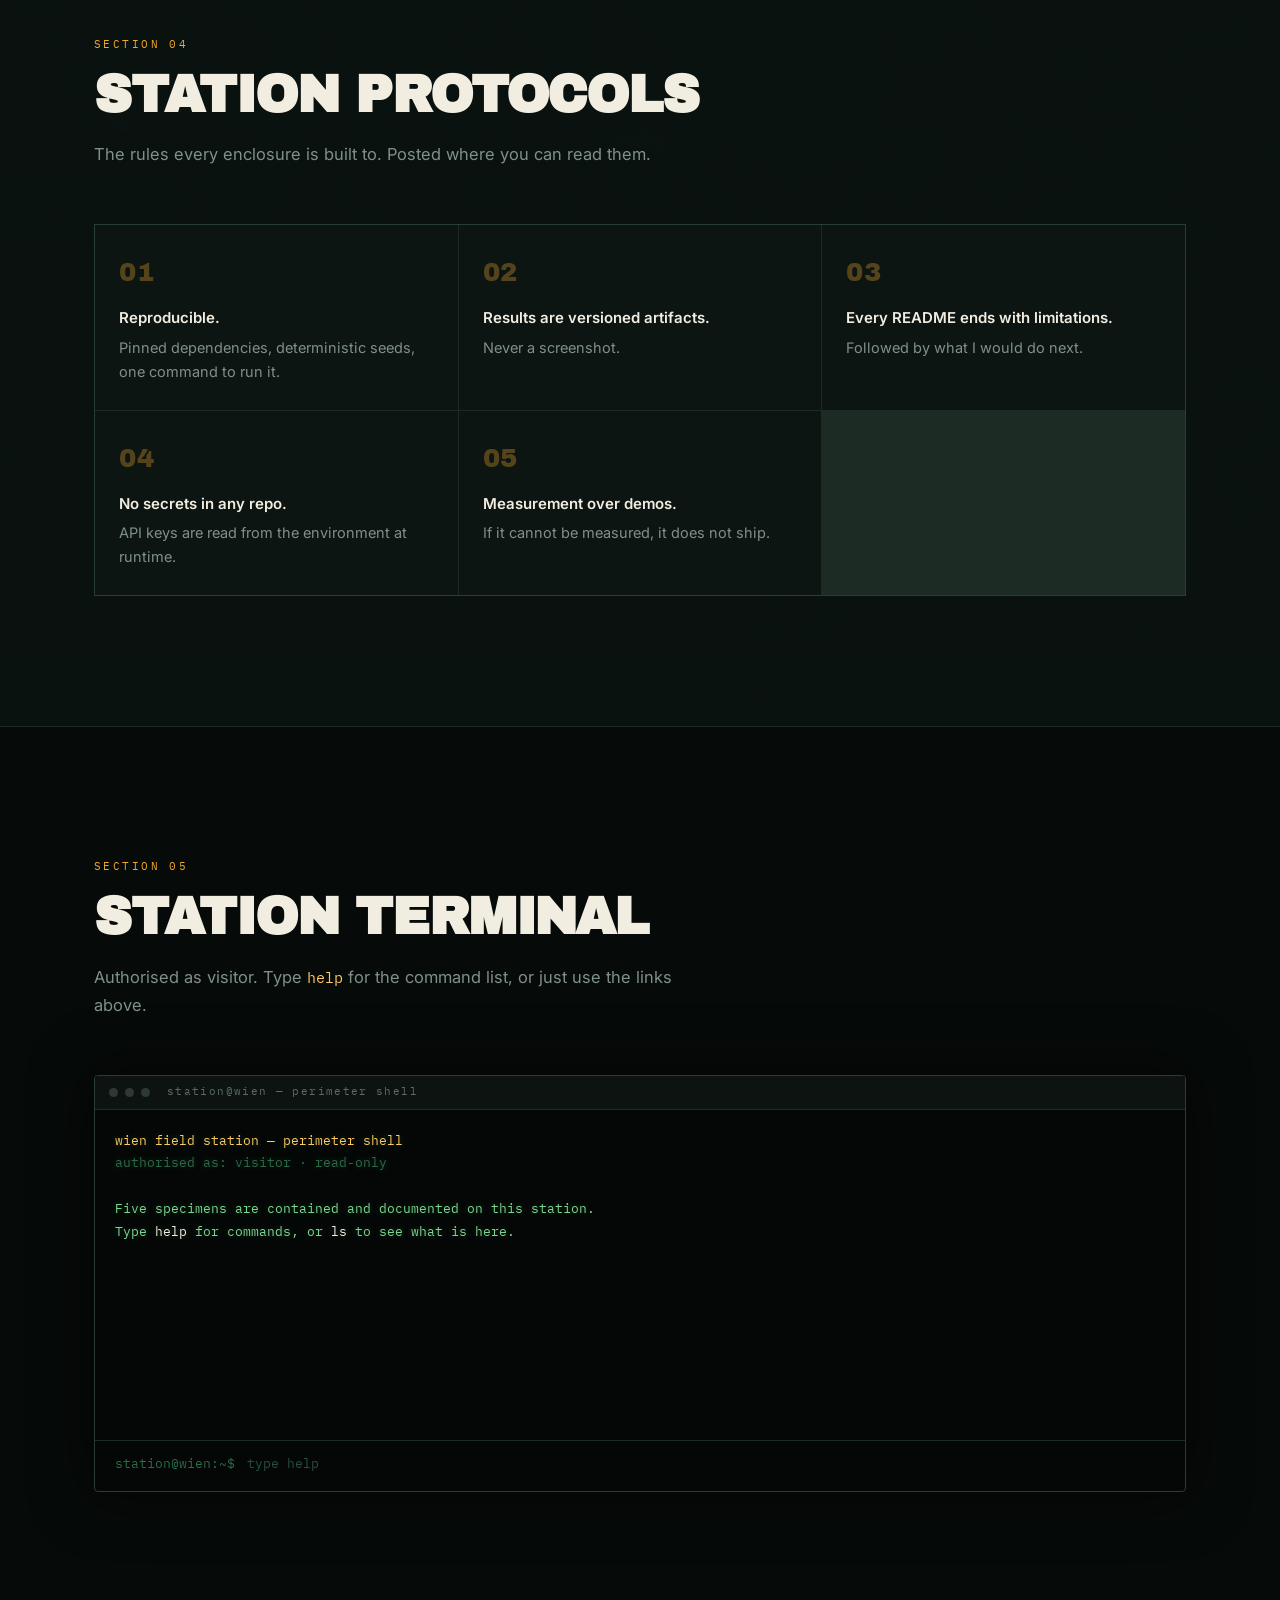
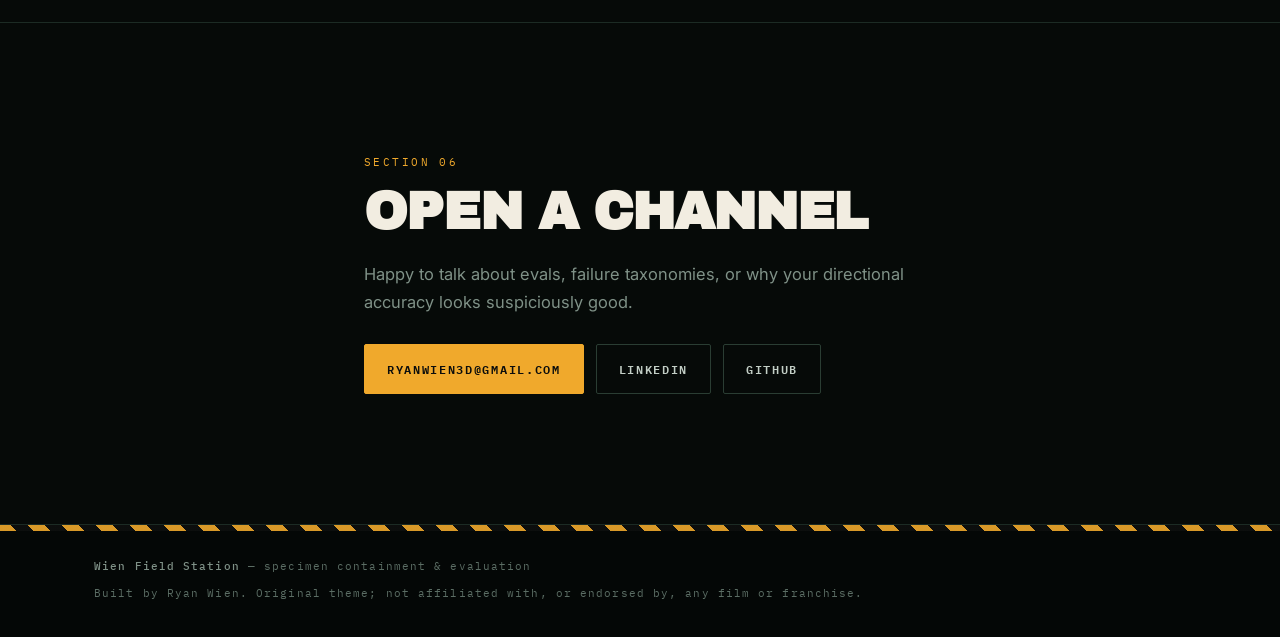
==== commit ee51575f: "Add Wien Field Station front end for the portfolio A static site for the five projects, themed as a " ====
--- a/index.html
+++ b/index.html
@@ -323,7 +323,7 @@
       <h2 class="h2">Open a channel</h2>
       <p class="contact__lede">Happy to talk about evals, failure taxonomies, or why your directional accuracy looks suspiciously good.</p>
       <div class="contact__links">
-        <a class="btn btn--primary" href="https://www.linkedin.com/in/ryanwien3d" target="_blank" rel="noopener">LinkedIn</a>
+        <a class="btn btn--primary" href="mailto:ryanwien3d@gmail.com">ryanwien3d@gmail.com</a>
         <a class="btn btn--ghost" href="https://www.linkedin.com/in/ryanwien3d/">LinkedIn</a>
         <a class="btn btn--ghost" href="https://github.com/ryanwien">GitHub</a>
       </div>
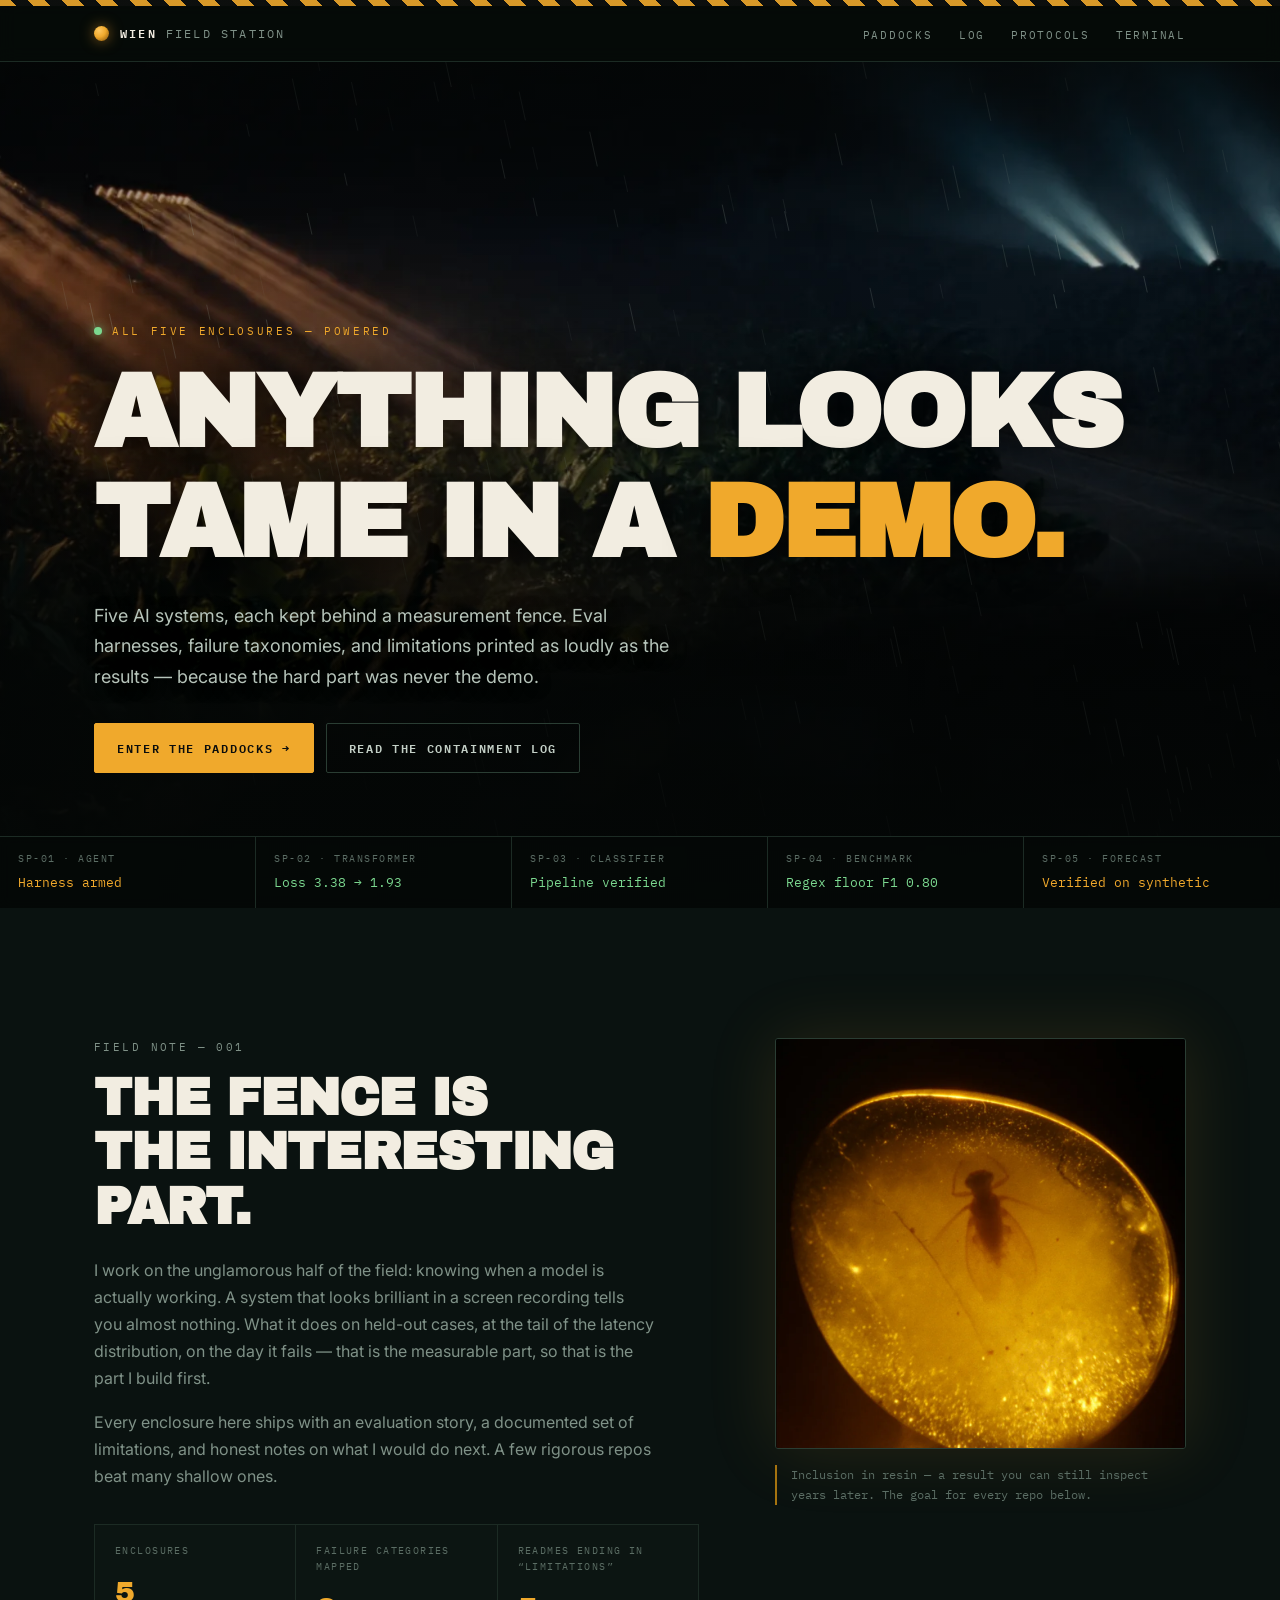
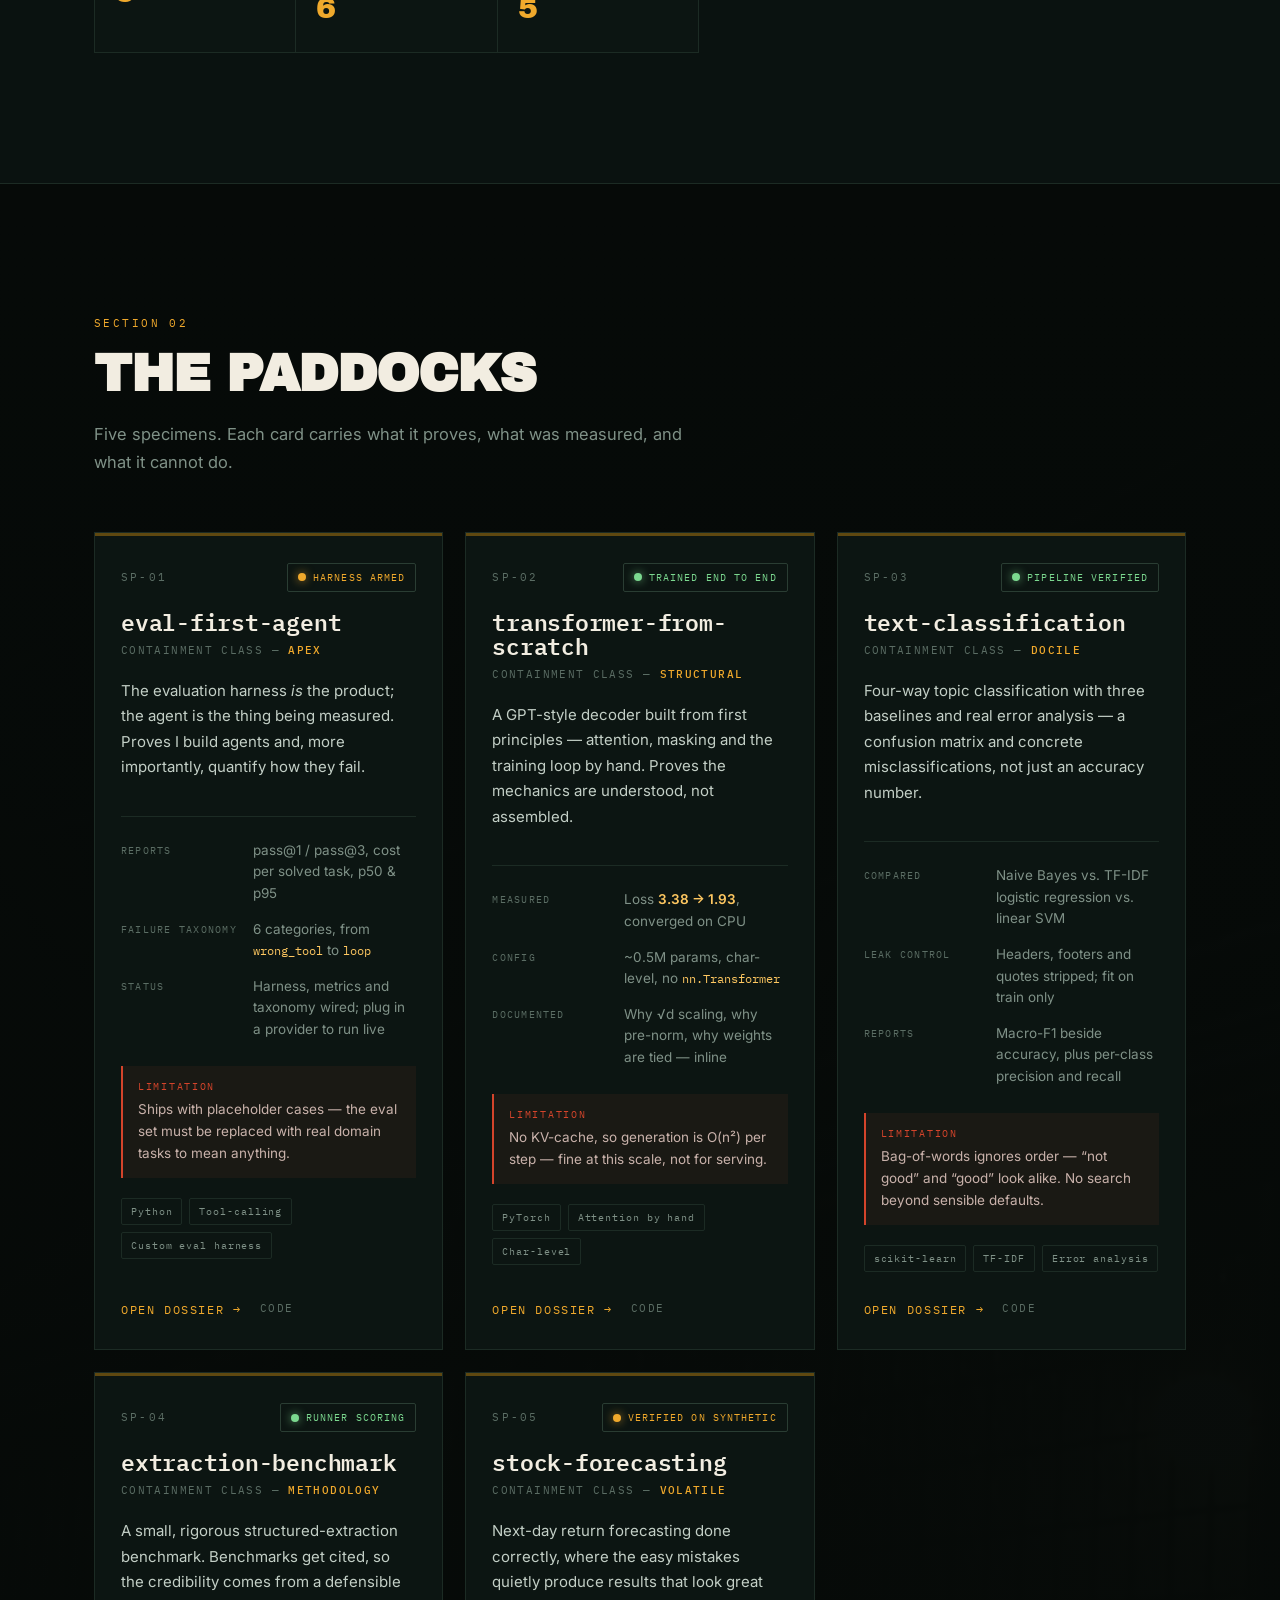
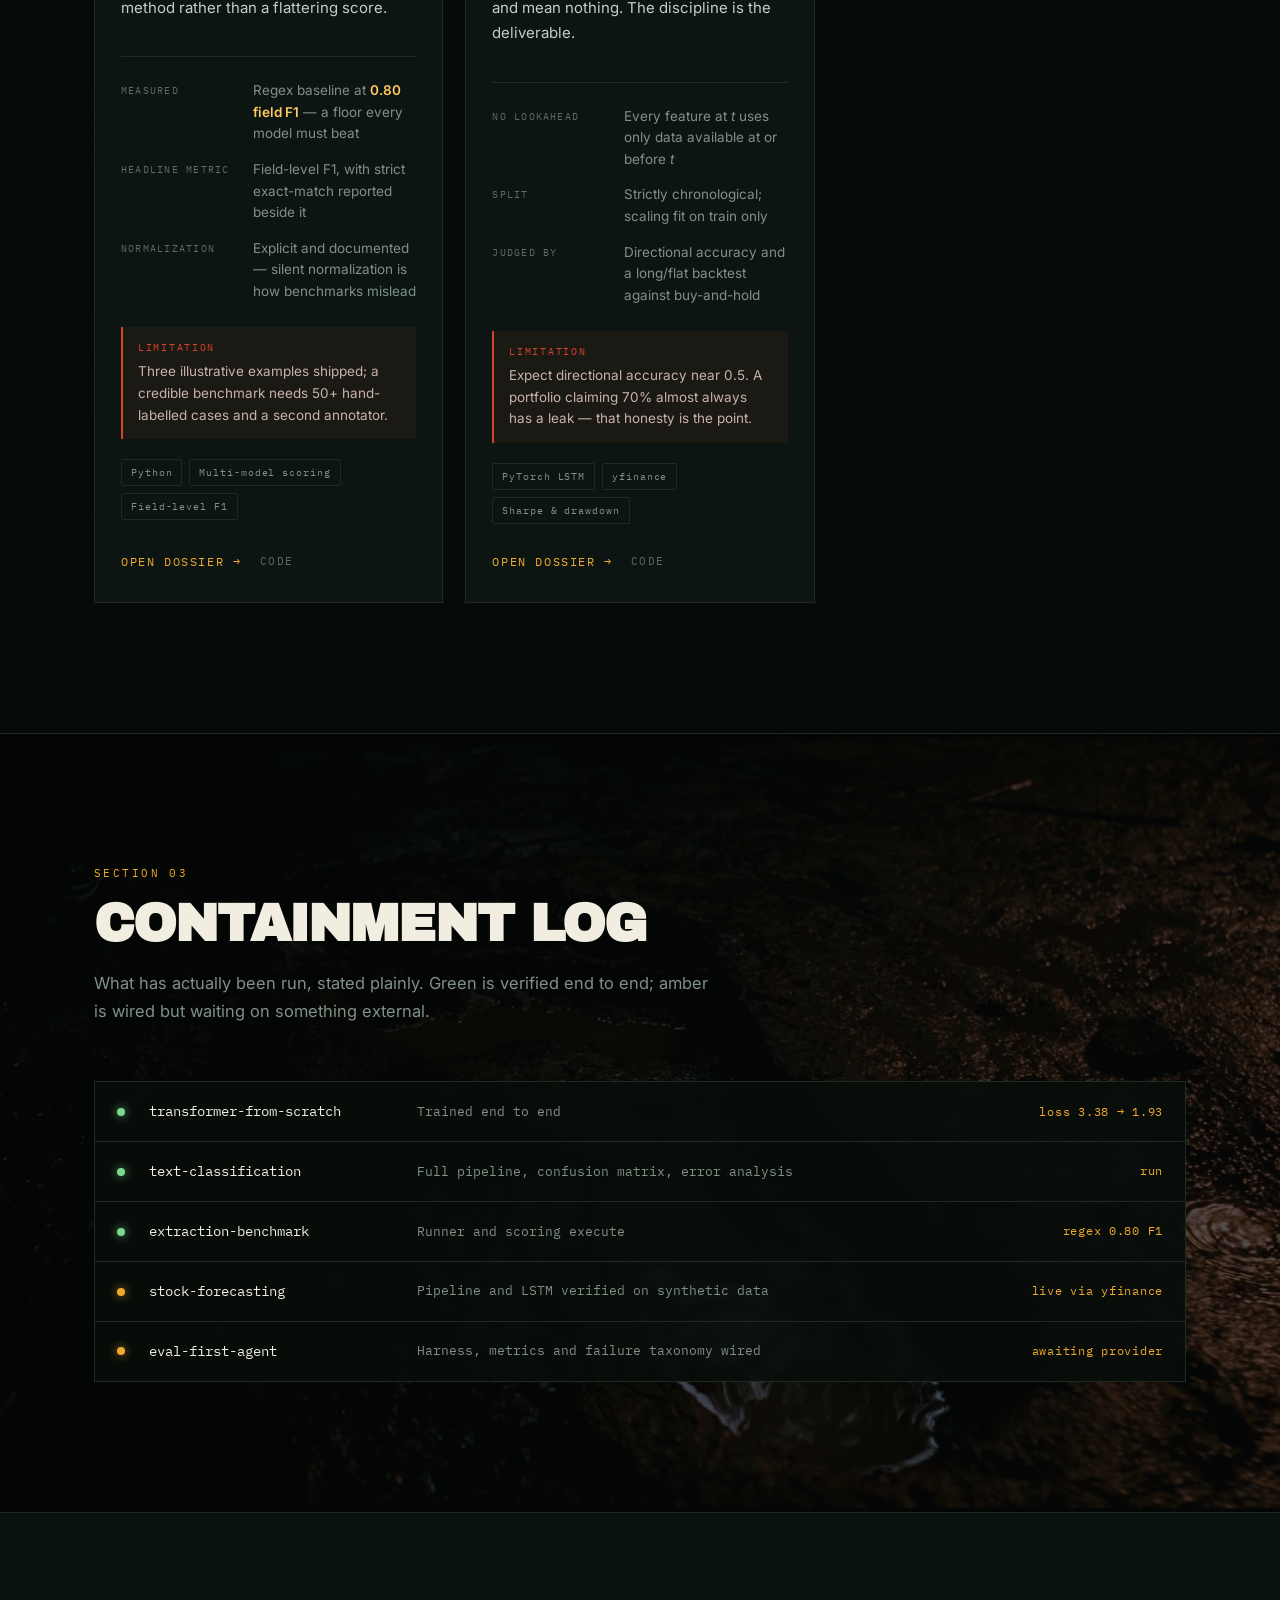
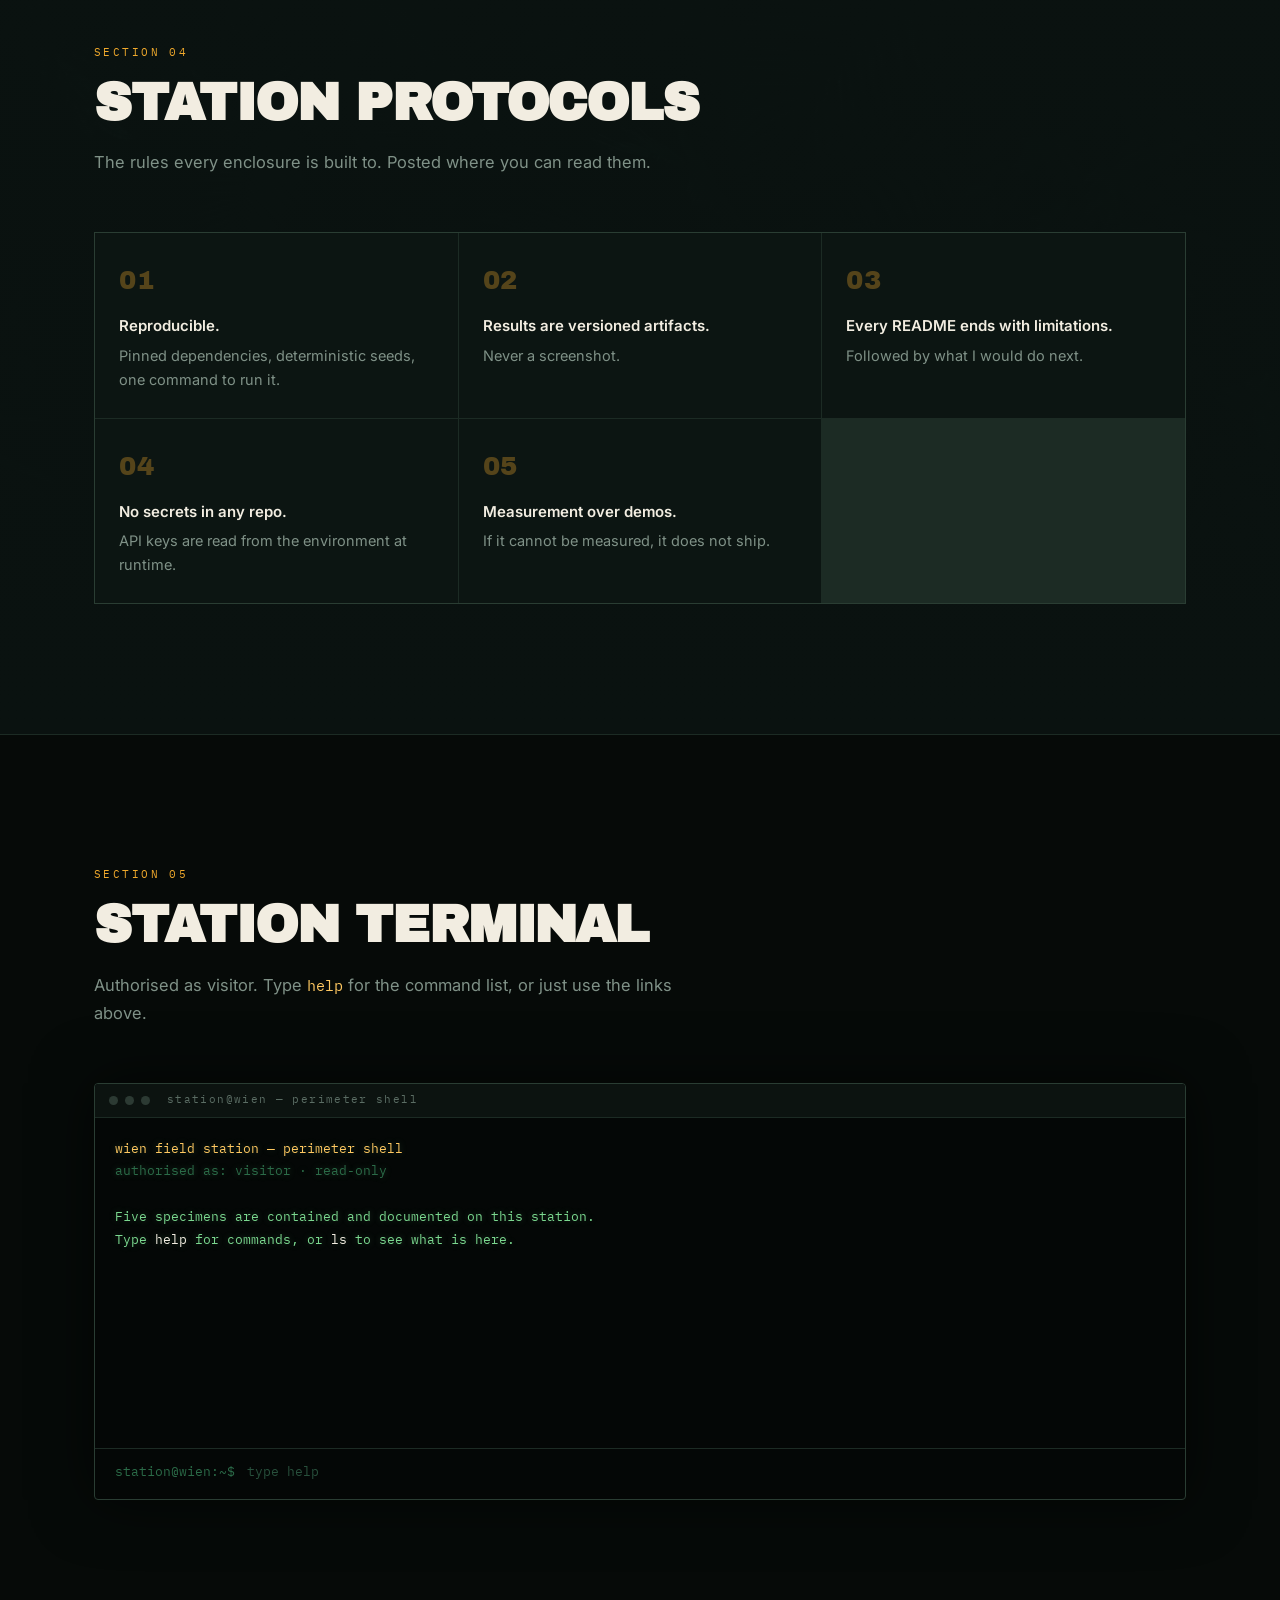
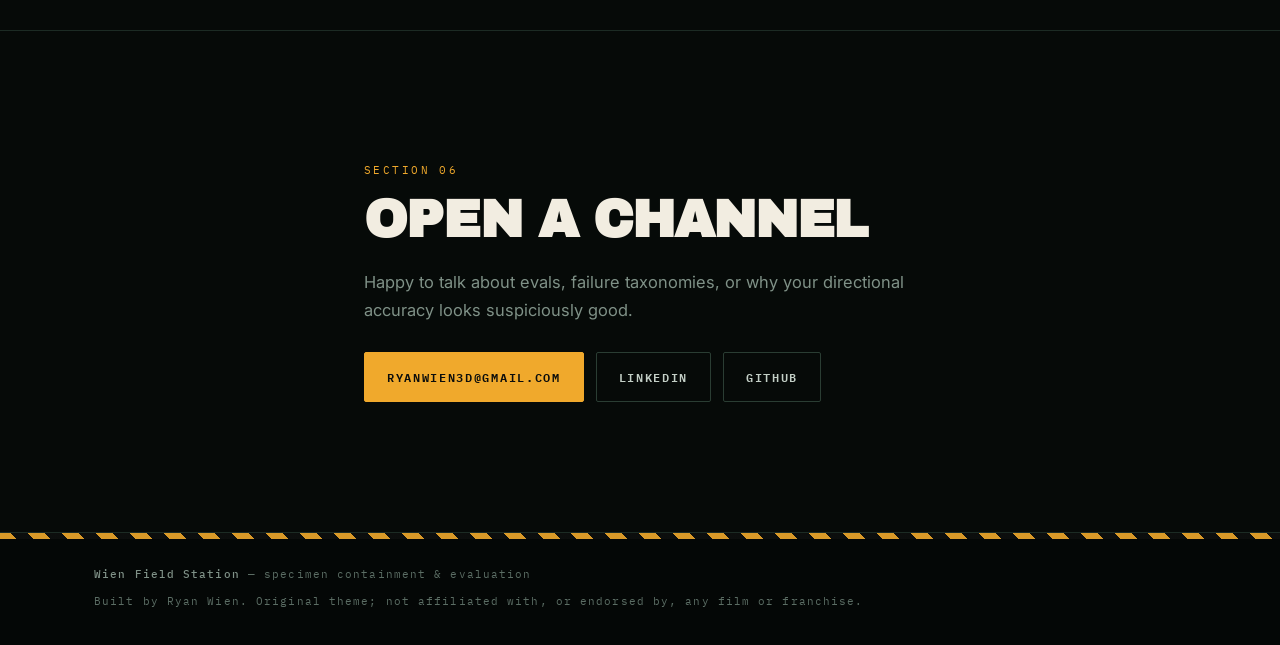
==== commit d7309c7b: "Add per-specimen dossier pages and link them from the hub Each project now has its own page in the s" ====
--- a/index.html
+++ b/index.html
@@ -144,7 +144,10 @@
           </dl>
           <p class="card__limit"><span>Limitation</span> Ships with placeholder cases &mdash; the eval set must be replaced with real domain tasks to mean anything.</p>
           <ul class="card__stack"><li>Python</li><li>Tool-calling</li><li>Custom eval harness</li></ul>
-          <a class="card__link" href="https://github.com/ryanwien/portfolio/tree/main/eval-first-agent">Open enclosure <span aria-hidden="true">&rarr;</span><span class="sr-only"> — eval-first-agent on GitHub</span></a>
+          <div class="card__links">
+            <a class="card__link" href="specimens/eval-first-agent/index.html">Open dossier <span aria-hidden="true">&rarr;</span><span class="sr-only"> — eval-first-agent</span></a>
+            <a class="card__gh" href="https://github.com/ryanwien/Portfolio/tree/main/eval-first-agent">Code<span class="sr-only"> — eval-first-agent on GitHub</span></a>
+          </div>
         </li>
 
         <li class="card reveal" data-class="structural">
@@ -163,7 +166,10 @@
           </dl>
           <p class="card__limit"><span>Limitation</span> No KV-cache, so generation is O(n&sup2;) per step &mdash; fine at this scale, not for serving.</p>
           <ul class="card__stack"><li>PyTorch</li><li>Attention by hand</li><li>Char-level</li></ul>
-          <a class="card__link" href="https://github.com/ryanwien/portfolio/tree/main/transformer-from-scratch">Open enclosure <span aria-hidden="true">&rarr;</span><span class="sr-only"> — transformer-from-scratch on GitHub</span></a>
+          <div class="card__links">
+            <a class="card__link" href="specimens/transformer-from-scratch/index.html">Open dossier <span aria-hidden="true">&rarr;</span><span class="sr-only"> — transformer-from-scratch</span></a>
+            <a class="card__gh" href="https://github.com/ryanwien/Portfolio/tree/main/transformer-from-scratch">Code<span class="sr-only"> — transformer-from-scratch on GitHub</span></a>
+          </div>
         </li>
 
         <li class="card reveal" data-class="docile">
@@ -182,7 +188,10 @@
           </dl>
           <p class="card__limit"><span>Limitation</span> Bag-of-words ignores order &mdash; &ldquo;not good&rdquo; and &ldquo;good&rdquo; look alike. No search beyond sensible defaults.</p>
           <ul class="card__stack"><li>scikit-learn</li><li>TF-IDF</li><li>Error analysis</li></ul>
-          <a class="card__link" href="https://github.com/ryanwien/portfolio/tree/main/text-classification">Open enclosure <span aria-hidden="true">&rarr;</span><span class="sr-only"> — text-classification on GitHub</span></a>
+          <div class="card__links">
+            <a class="card__link" href="specimens/text-classification/index.html">Open dossier <span aria-hidden="true">&rarr;</span><span class="sr-only"> — text-classification</span></a>
+            <a class="card__gh" href="https://github.com/ryanwien/Portfolio/tree/main/text-classification">Code<span class="sr-only"> — text-classification on GitHub</span></a>
+          </div>
         </li>
 
         <li class="card reveal" data-class="method">
@@ -201,7 +210,10 @@
           </dl>
           <p class="card__limit"><span>Limitation</span> Three illustrative examples shipped; a credible benchmark needs 50+ hand-labelled cases and a second annotator.</p>
           <ul class="card__stack"><li>Python</li><li>Multi-model scoring</li><li>Field-level F1</li></ul>
-          <a class="card__link" href="https://github.com/ryanwien/portfolio/tree/main/extraction-benchmark">Open enclosure <span aria-hidden="true">&rarr;</span><span class="sr-only"> — extraction-benchmark on GitHub</span></a>
+          <div class="card__links">
+            <a class="card__link" href="specimens/extraction-benchmark/index.html">Open dossier <span aria-hidden="true">&rarr;</span><span class="sr-only"> — extraction-benchmark</span></a>
+            <a class="card__gh" href="https://github.com/ryanwien/Portfolio/tree/main/extraction-benchmark">Code<span class="sr-only"> — extraction-benchmark on GitHub</span></a>
+          </div>
         </li>
 
         <li class="card reveal" data-class="volatile">
@@ -220,7 +232,10 @@
           </dl>
           <p class="card__limit"><span>Limitation</span> Expect directional accuracy near 0.5. A portfolio claiming 70% almost always has a leak &mdash; that honesty is the point.</p>
           <ul class="card__stack"><li>PyTorch LSTM</li><li>yfinance</li><li>Sharpe &amp; drawdown</li></ul>
-          <a class="card__link" href="https://github.com/ryanwien/portfolio/tree/main/stock-forecasting">Open enclosure <span aria-hidden="true">&rarr;</span><span class="sr-only"> — stock-forecasting on GitHub</span></a>
+          <div class="card__links">
+            <a class="card__link" href="specimens/stock-forecasting/index.html">Open dossier <span aria-hidden="true">&rarr;</span><span class="sr-only"> — stock-forecasting</span></a>
+            <a class="card__gh" href="https://github.com/ryanwien/Portfolio/tree/main/stock-forecasting">Code<span class="sr-only"> — stock-forecasting on GitHub</span></a>
+          </div>
         </li>
 
       </ol>
--- a/assets/css/style.css
+++ b/assets/css/style.css
@@ -160,7 +160,7 @@
     linear-gradient(180deg,rgba(4,7,6,.72) 0%,rgba(4,7,6,.1) 26%,rgba(4,7,6,.55) 62%,rgba(4,7,6,.96) 100%),
     radial-gradient(75% 55% at 22% 78%,rgba(4,7,6,.85),transparent 70%);
 }
-.hero__body{padding-bottom:clamp(120px,16vh,180px);position:relative}
+.hero__body{padding:clamp(56px,9vh,110px) var(--pad) clamp(44px,7vh,86px);position:relative}
 .hero__title{
   font-family:var(--display);
   font-size:clamp(42px,8.4vw,104px);
@@ -174,9 +174,10 @@
 }
 .hero__cta{display:flex;flex-wrap:wrap;gap:12px;margin-top:30px}
 
+/* sits in normal flow as the last flex child of .hero, so it can never
+   overlap the hero copy however far the cells wrap */
 .readout{
-  position:absolute;left:0;right:0;bottom:0;
-  display:grid;grid-template-columns:repeat(5,1fr);
+  display:grid;grid-template-columns:repeat(5,1fr);width:100%;
   border-top:1px solid var(--line);background:rgba(5,9,7,.86);backdrop-filter:blur(6px);
 }
 .readout__cell{padding:14px 18px;border-right:1px solid var(--line);font-family:var(--mono);min-width:0}
@@ -293,13 +294,19 @@
   font-family:var(--mono);font-size:10px;letter-spacing:.09em;
   padding:4px 9px;border:1px solid var(--line);color:var(--muted);border-radius:2px;
 }
-.card__link{
-  margin-top:auto;align-self:flex-start;
+.card__links{
+  margin-top:auto;display:flex;align-items:center;gap:18px;flex-wrap:wrap;
+  padding-top:4px;
+}
+.card__link,.card__gh{
   font-family:var(--mono);font-size:11.5px;letter-spacing:.14em;text-transform:uppercase;
-  color:var(--amber);text-decoration:none;border-bottom:1px solid transparent;
+  text-decoration:none;border-bottom:1px solid transparent;
   padding-bottom:3px;transition:border-color .2s,color .2s;
 }
+.card__link{color:var(--amber)}
 .card__link:hover{border-bottom-color:var(--amber);color:var(--amber-hi)}
+.card__gh{color:var(--faint);font-size:10.5px}
+.card__gh:hover{color:var(--text);border-bottom-color:var(--line-2)}
 
 /* ---------- containment log ---------- */
 
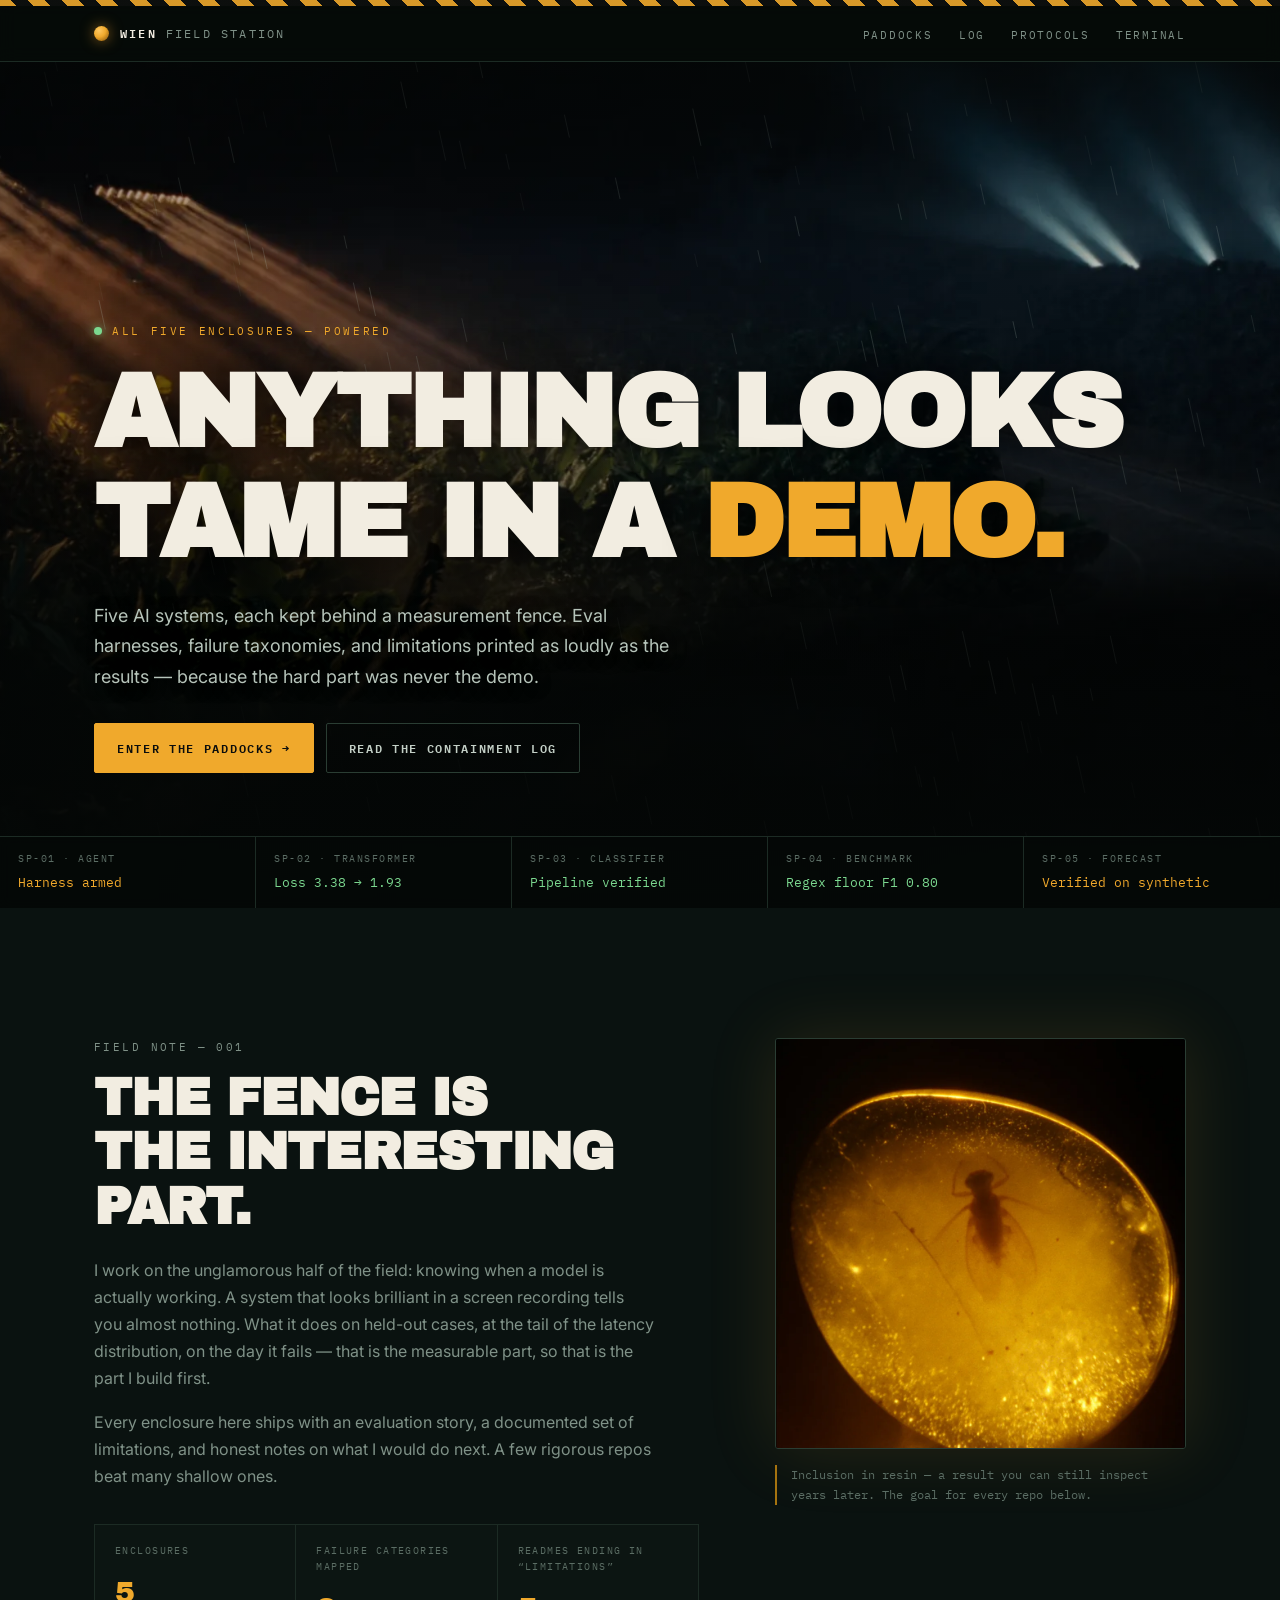
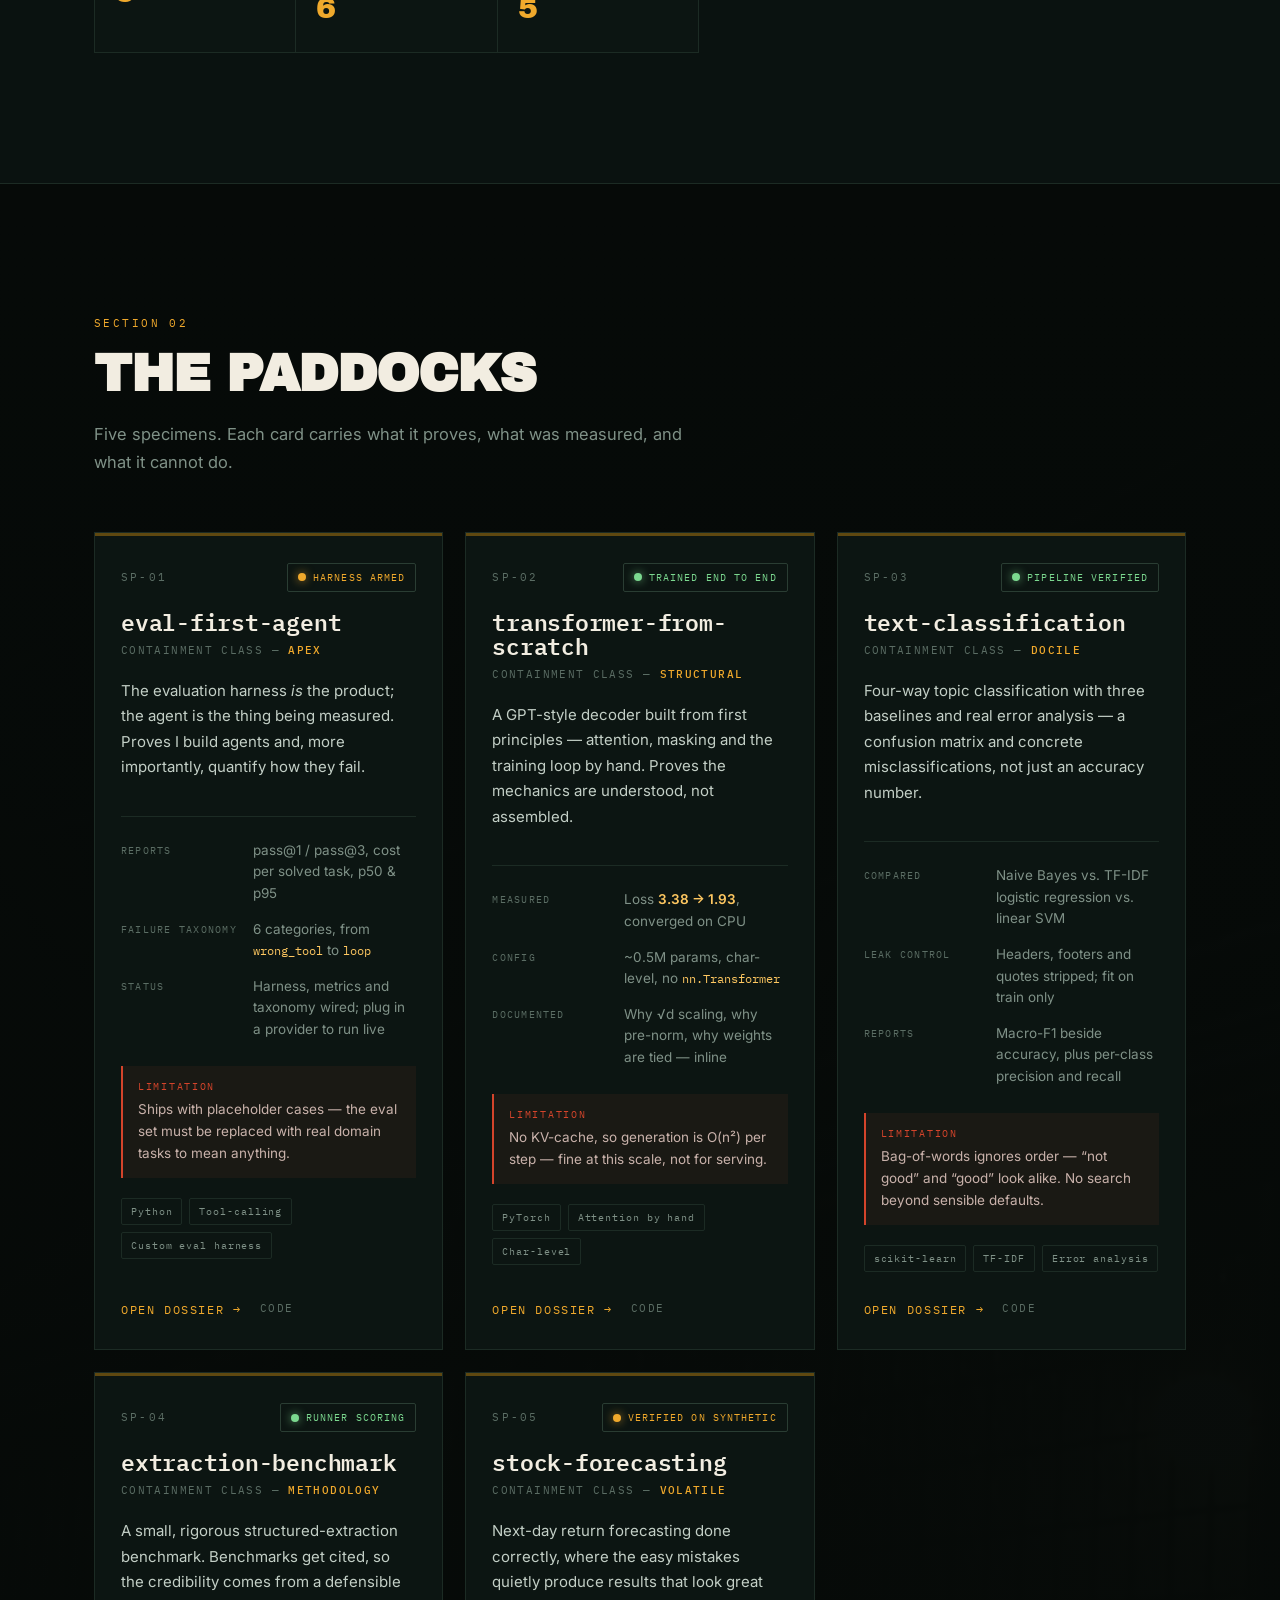
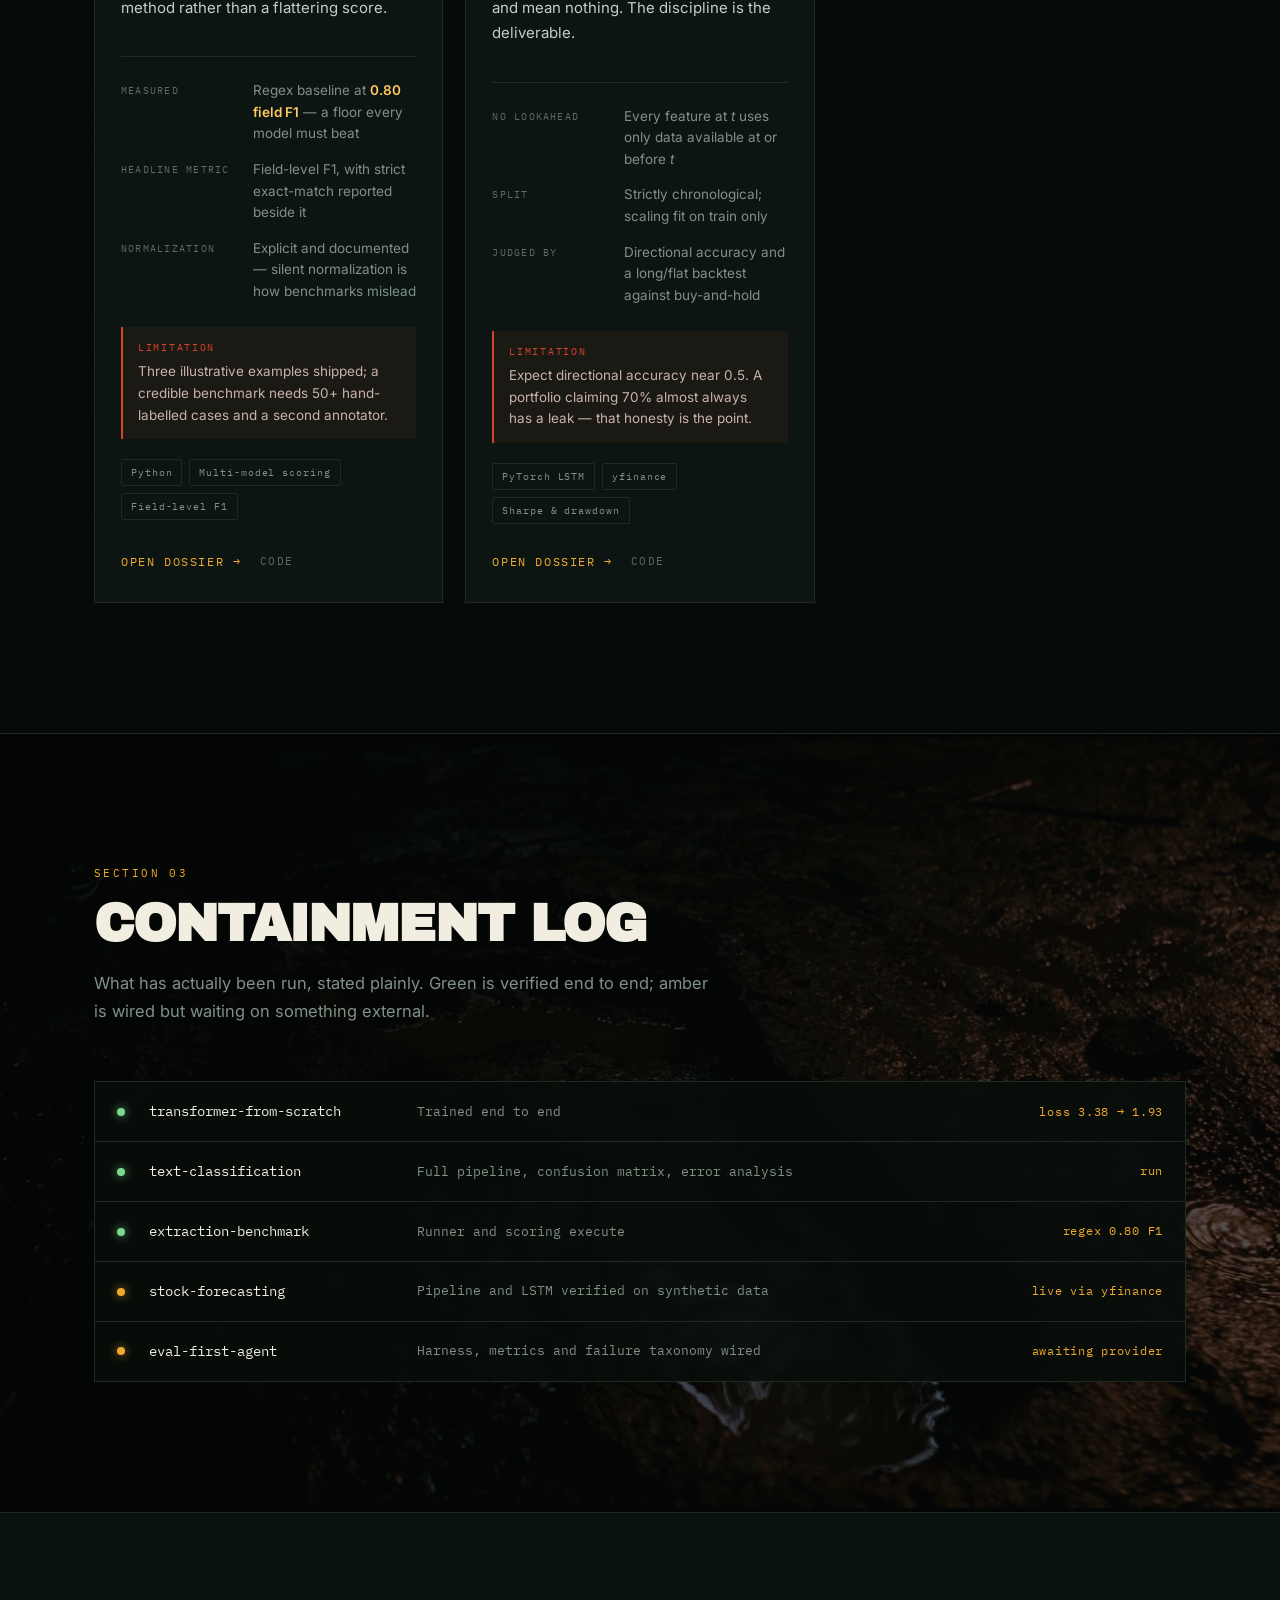
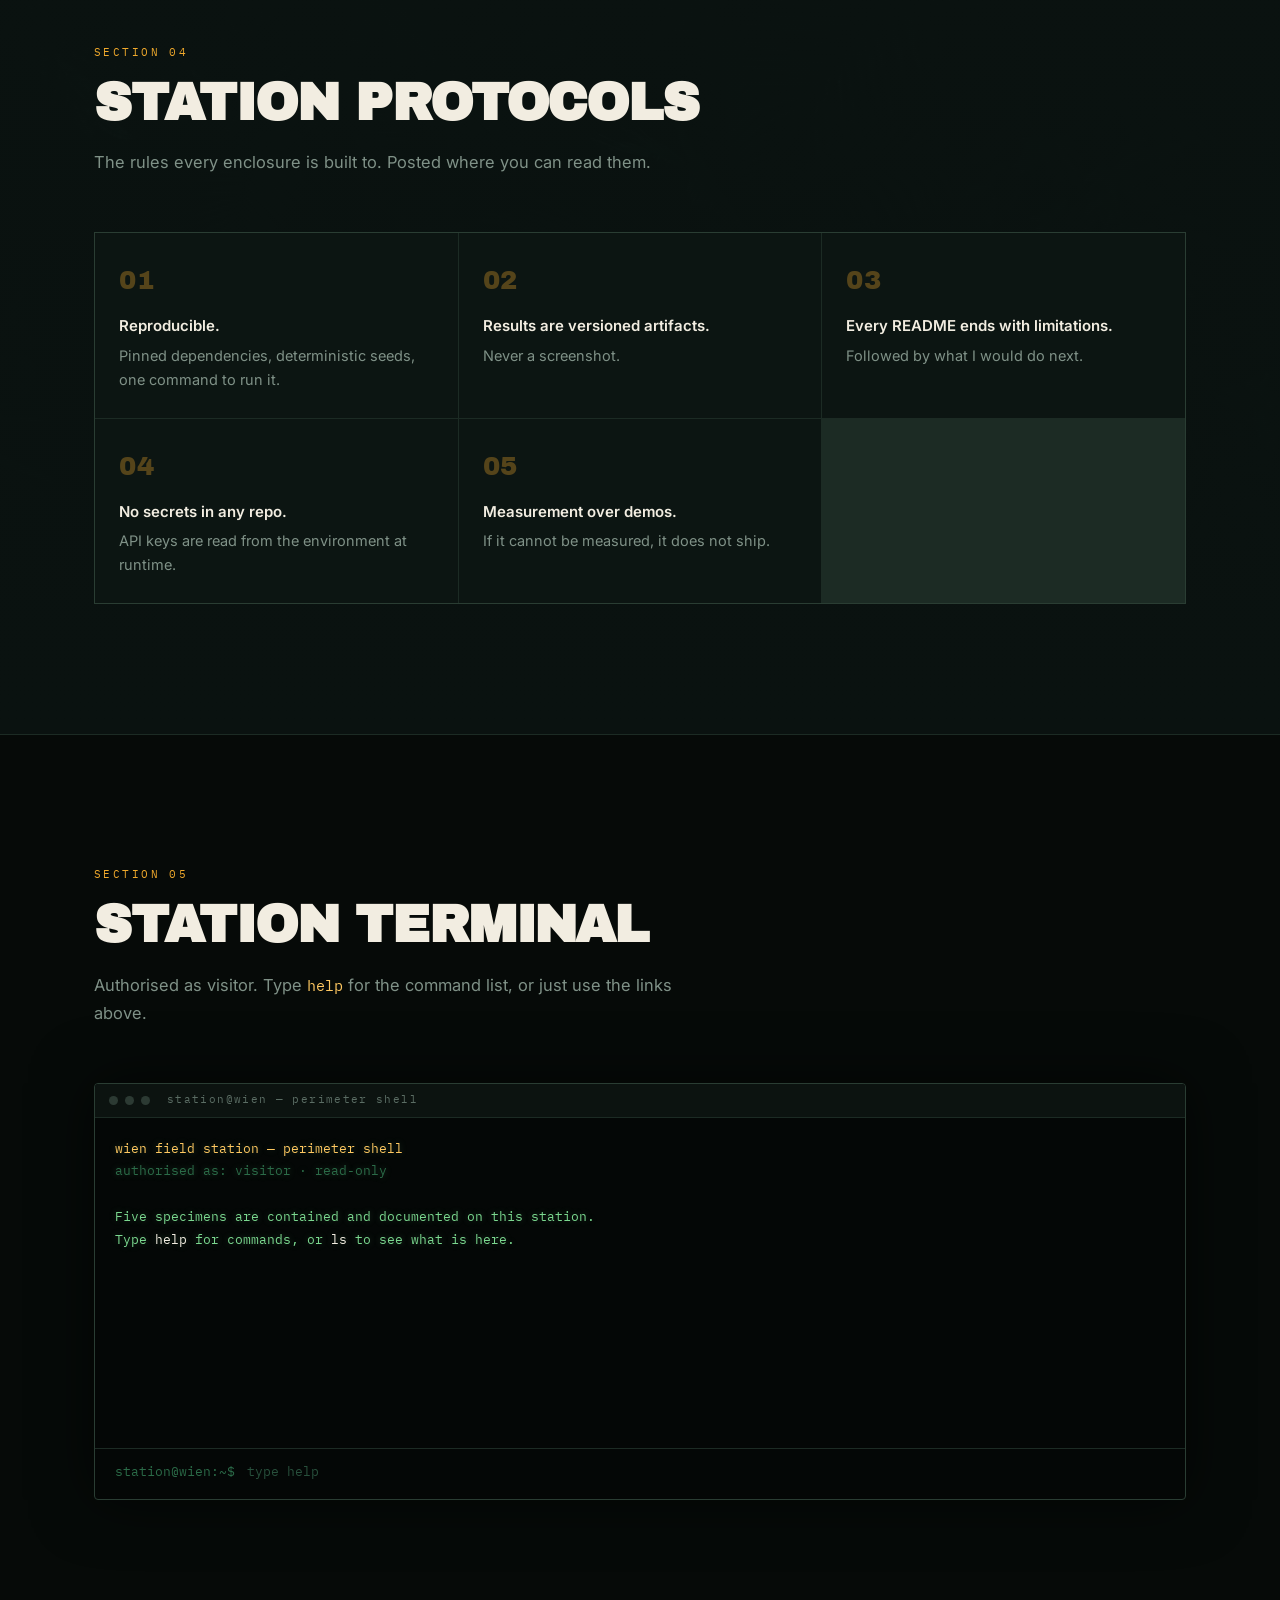
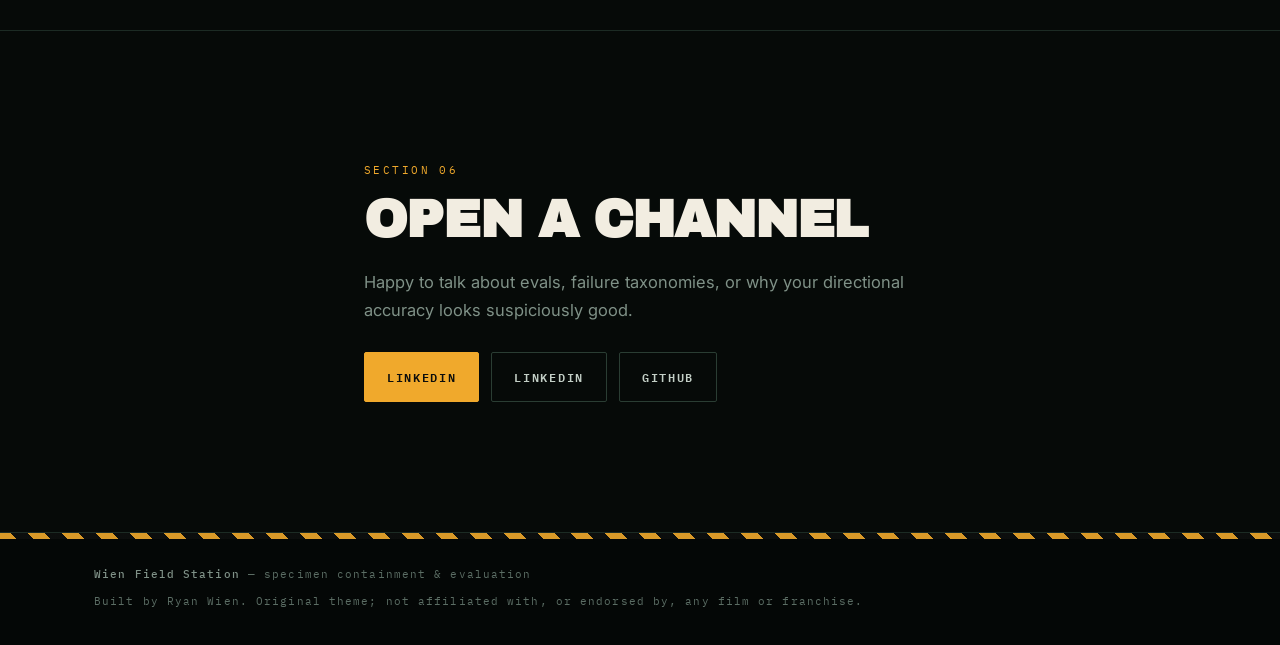
==== commit efb69c4d: "Add per-specimen dossier pages and link them from the hub Each project now has its own page in the s" ====
--- a/index.html
+++ b/index.html
@@ -338,7 +338,7 @@
       <h2 class="h2">Open a channel</h2>
       <p class="contact__lede">Happy to talk about evals, failure taxonomies, or why your directional accuracy looks suspiciously good.</p>
       <div class="contact__links">
-        <a class="btn btn--primary" href="mailto:ryanwien3d@gmail.com">ryanwien3d@gmail.com</a>
+        <a class="btn btn--primary" href="https://www.linkedin.com/in/ryanwien3d" target="_blank" rel="noopener">LinkedIn</a>
         <a class="btn btn--ghost" href="https://www.linkedin.com/in/ryanwien3d/">LinkedIn</a>
         <a class="btn btn--ghost" href="https://github.com/ryanwien">GitHub</a>
       </div>
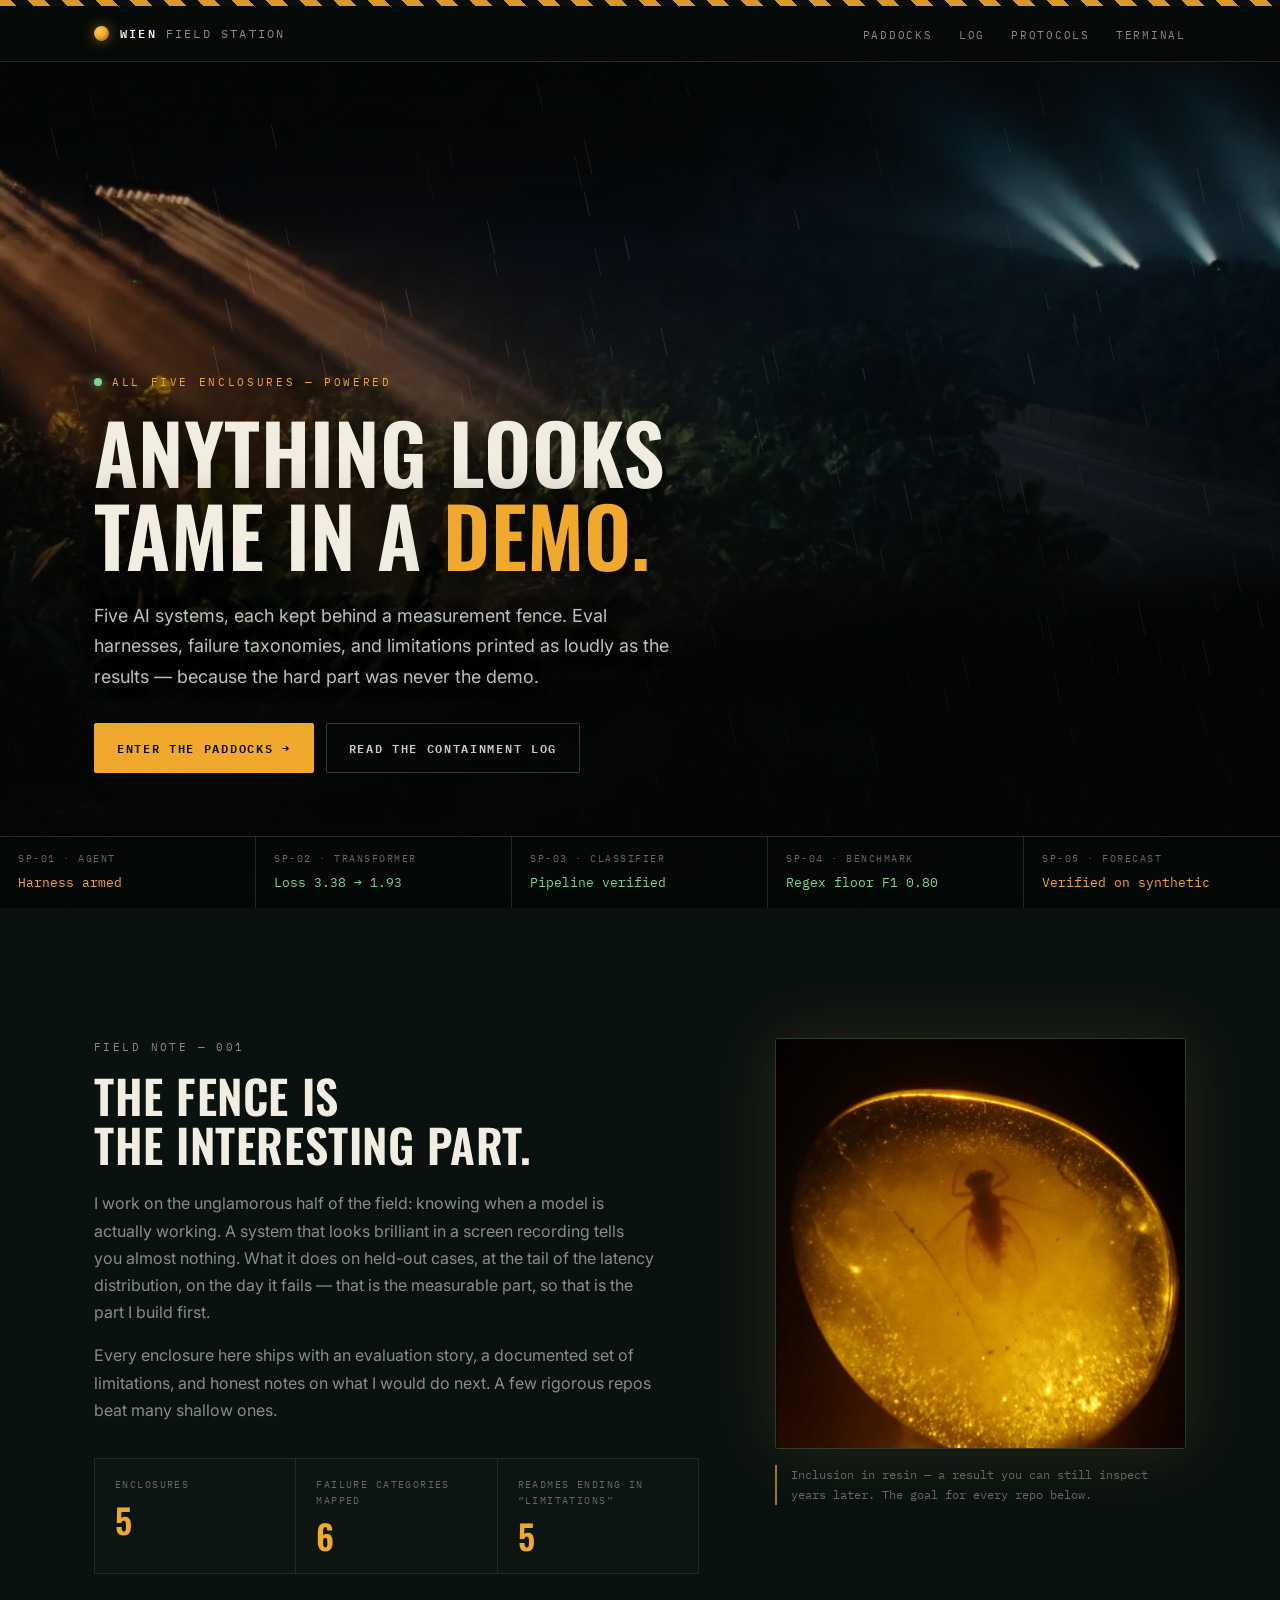
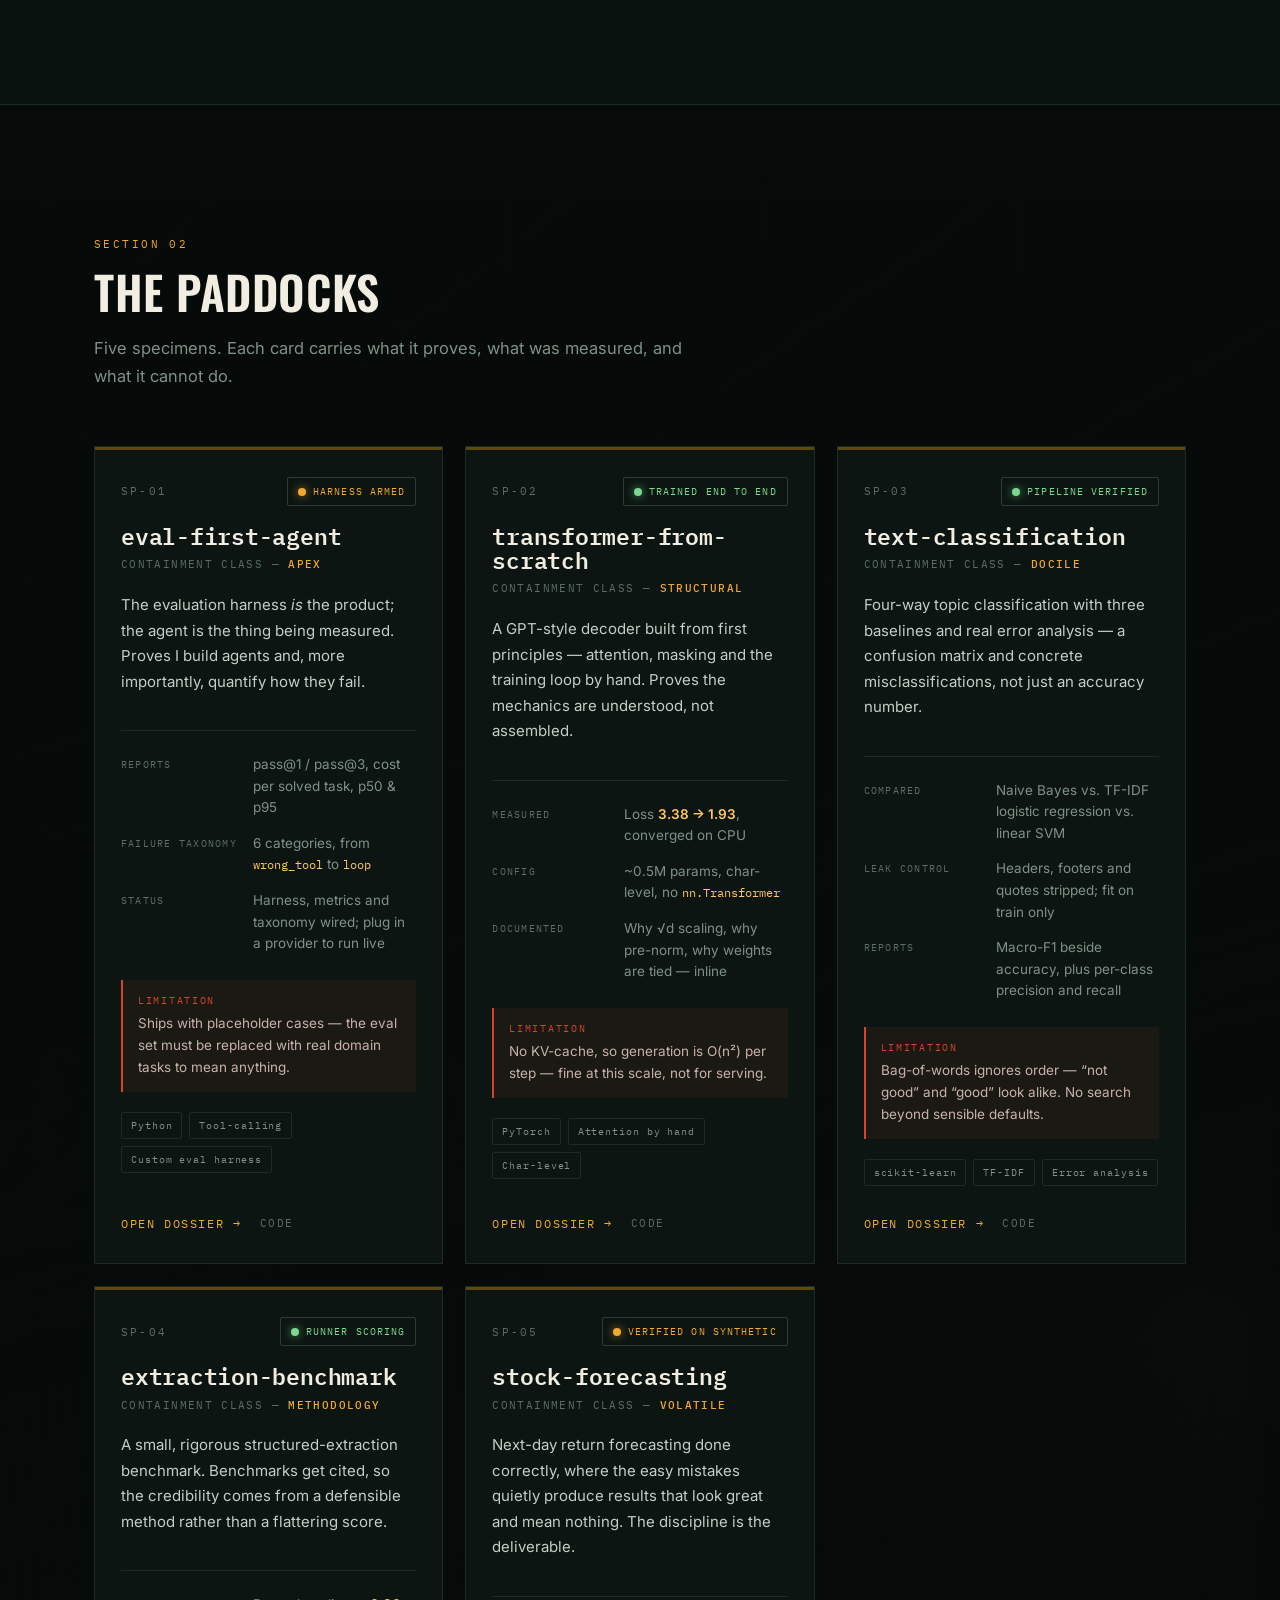
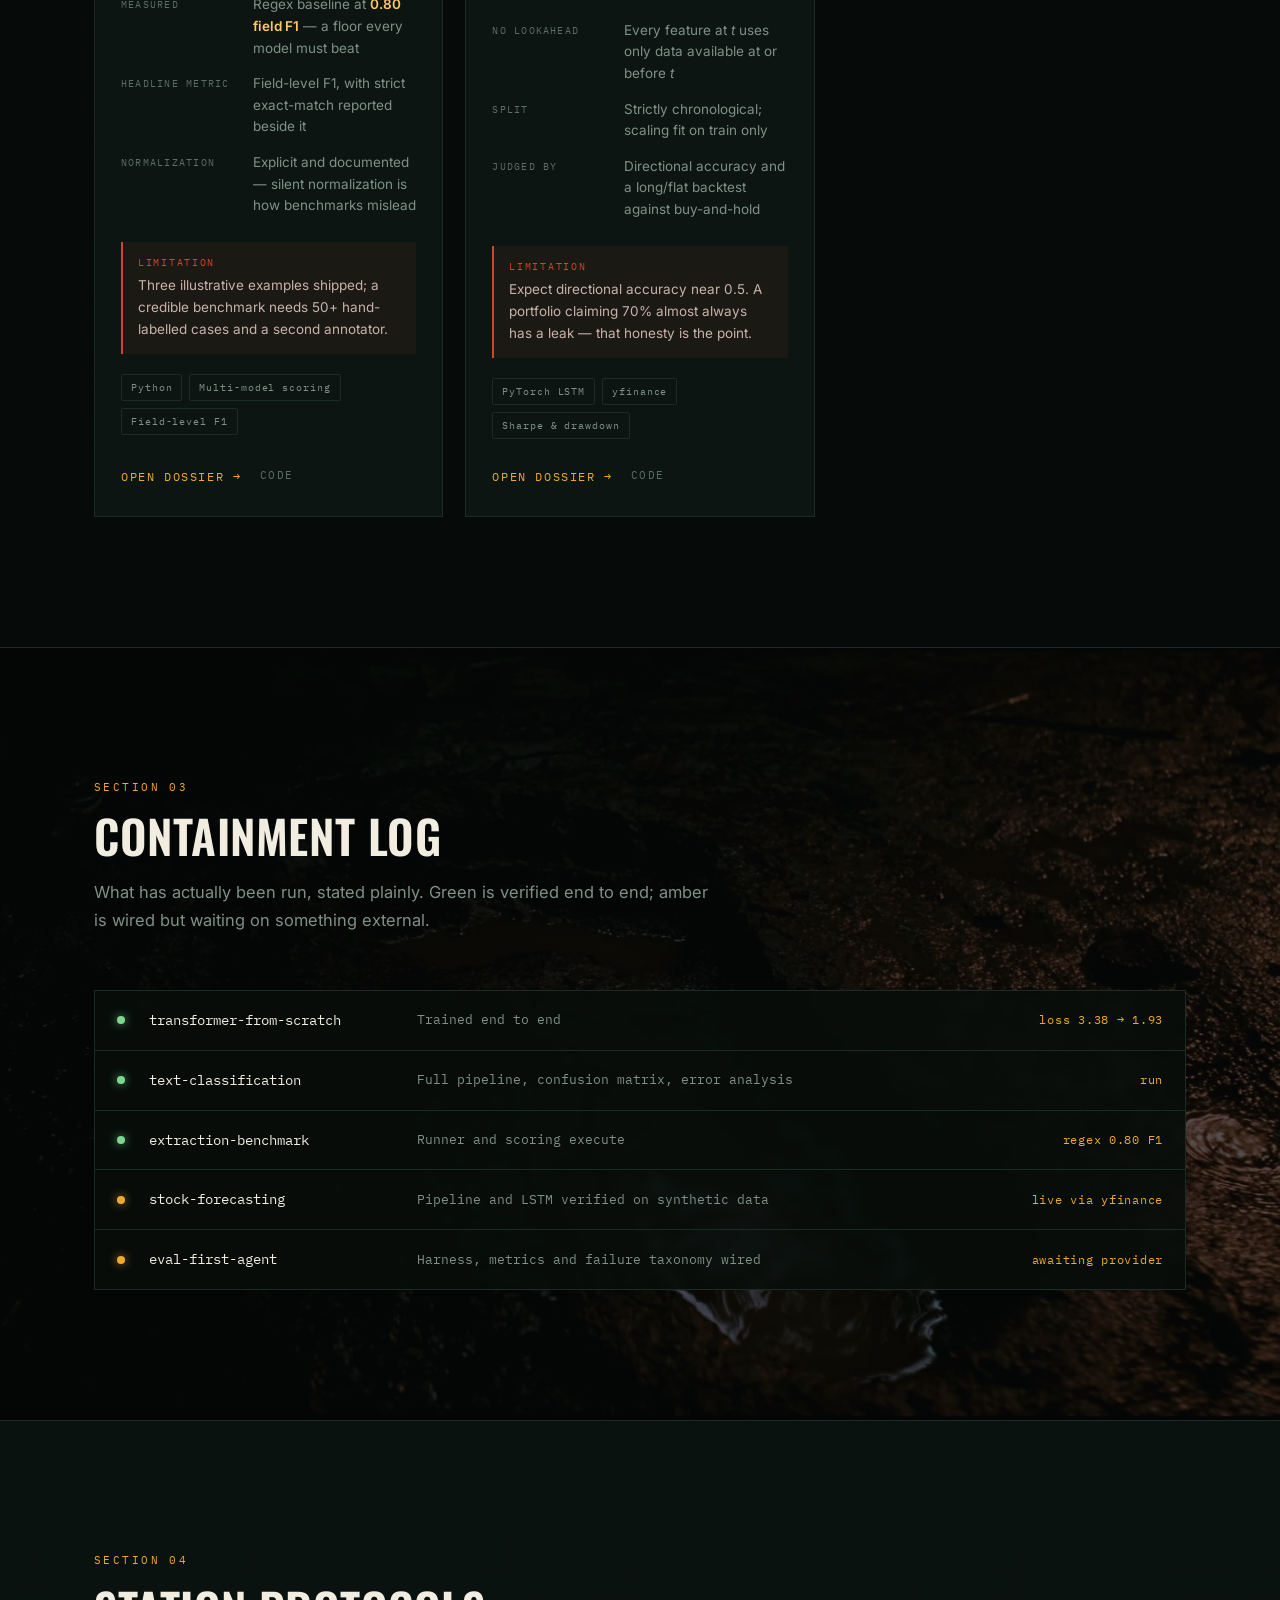
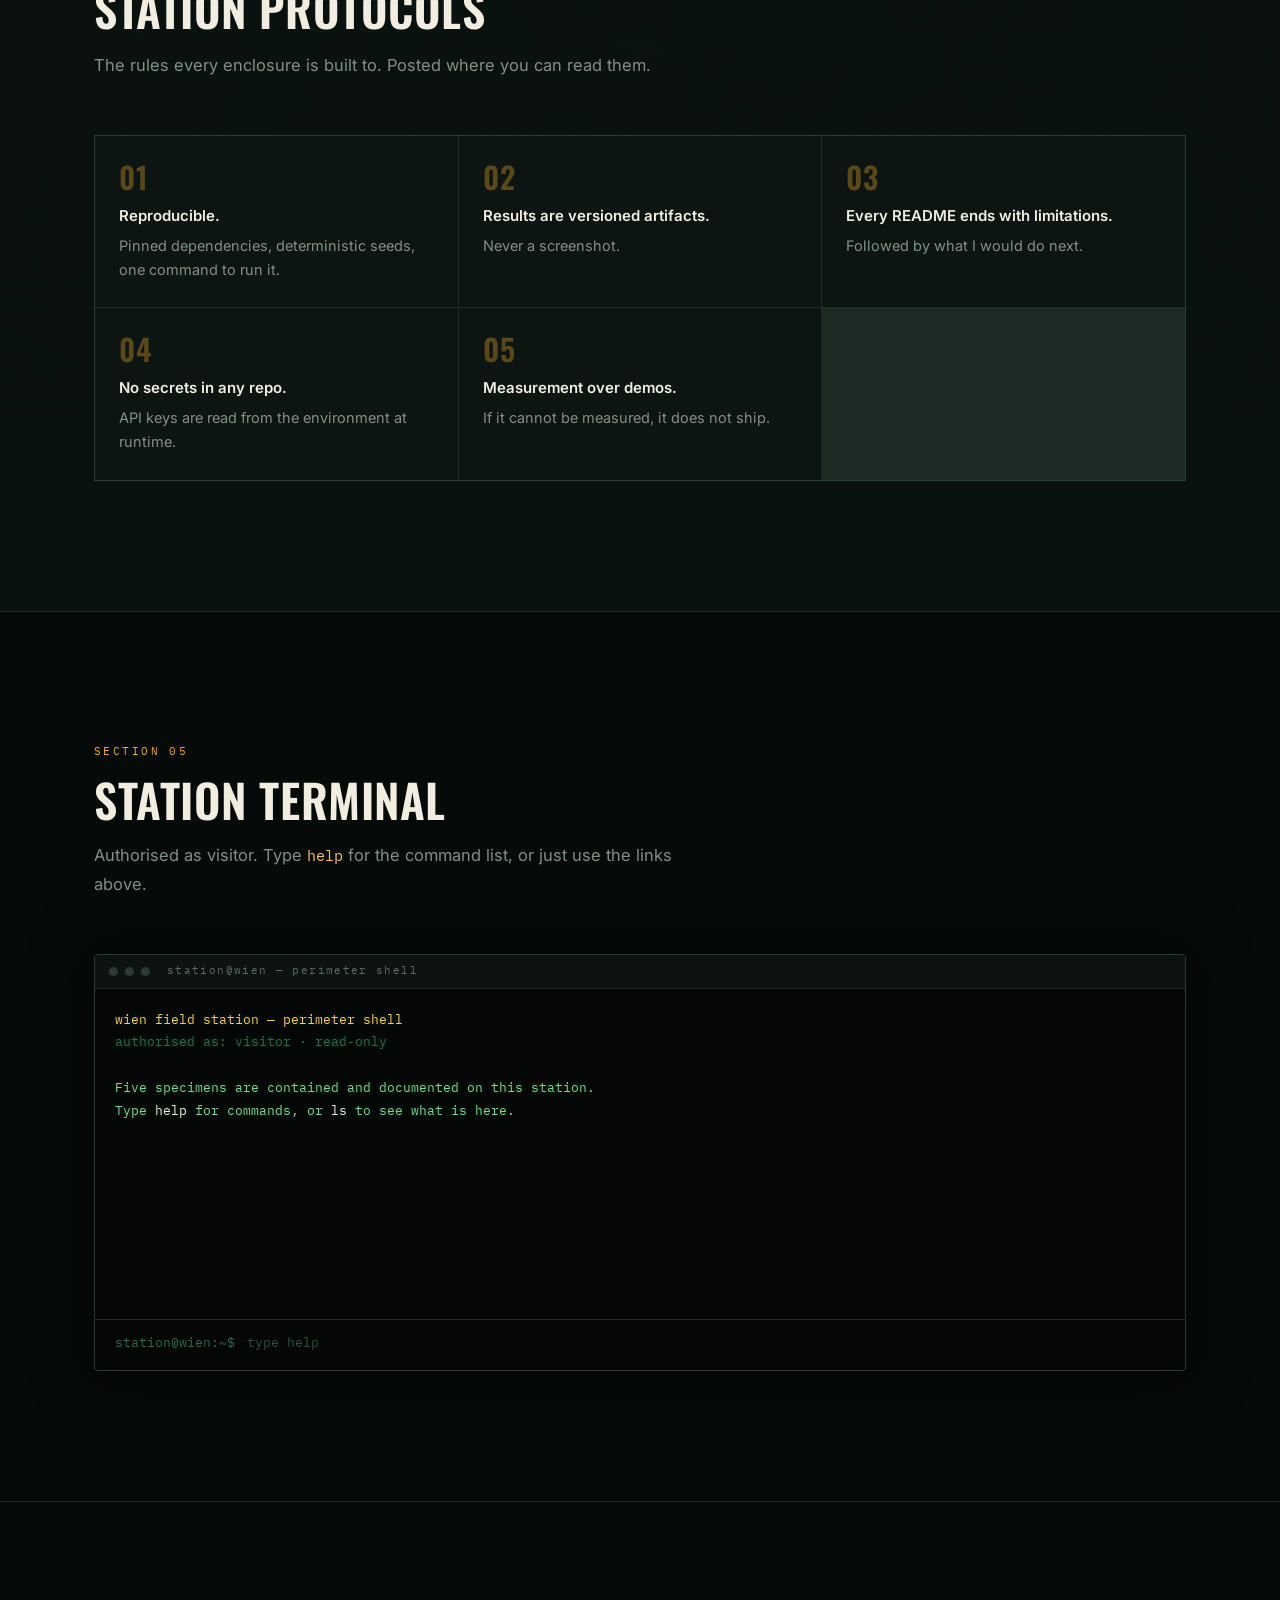
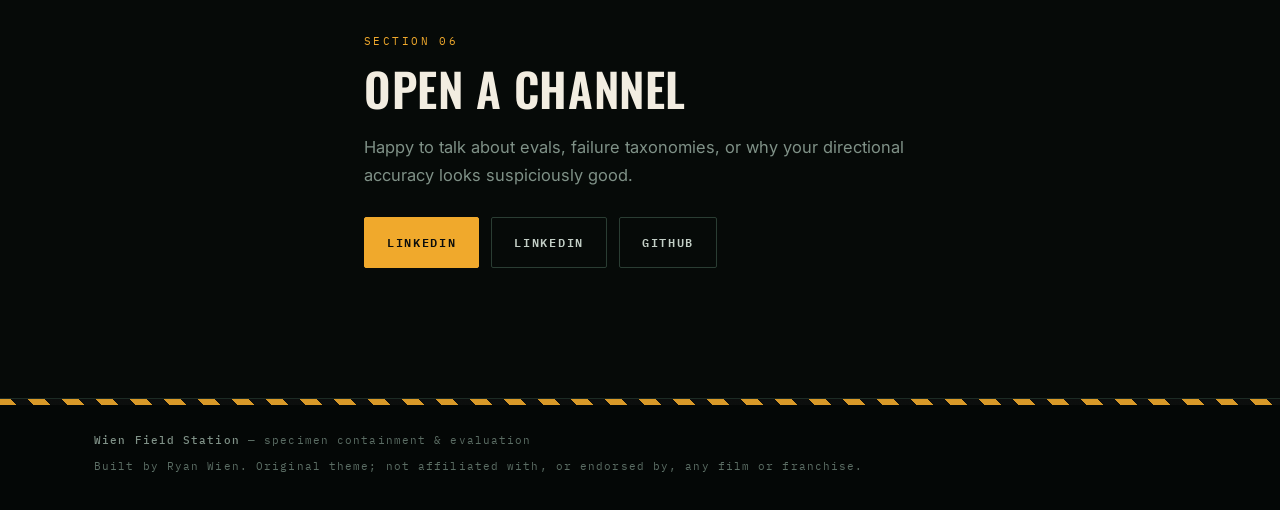
==== commit 9d229965: "Switch the display face from Archivo Black to Oswald Archivo Black read as blunt and shouty at displ" ====
--- a/index.html
+++ b/index.html
@@ -13,7 +13,7 @@
 <meta name="theme-color" content="#060a08">
 <link rel="preconnect" href="https://fonts.googleapis.com">
 <link rel="preconnect" href="https://fonts.gstatic.com" crossorigin>
-<link href="https://fonts.googleapis.com/css2?family=Archivo+Black&family=IBM+Plex+Mono:wght@400;500;600&family=Inter:wght@400;500;600;700&display=swap" rel="stylesheet">
+<link href="https://fonts.googleapis.com/css2?family=Oswald:wght@500;600;700&family=IBM+Plex+Mono:wght@400;500;600&family=Inter:wght@400;500;600;700&display=swap" rel="stylesheet">
 <link rel="stylesheet" href="assets/css/style.css">
 <link rel="icon" href="data:image/svg+xml,<svg xmlns='http://www.w3.org/2000/svg' viewBox='0 0 32 32'><circle cx='16' cy='16' r='13' fill='%23f0a92c'/><circle cx='16' cy='16' r='5' fill='%23231402'/></svg>">
 </head>
--- a/assets/css/style.css
+++ b/assets/css/style.css
@@ -24,7 +24,9 @@
 
   --mono:'IBM Plex Mono',ui-monospace,SFMono-Regular,Menlo,monospace;
   --sans:'Inter',system-ui,-apple-system,'Segoe UI',sans-serif;
-  --display:'Archivo Black','Arial Black',sans-serif;
+  /* condensed signage face; always set an explicit weight with it,
+     Oswald's default 400 is far too light for display sizes */
+  --display:'Oswald','Arial Narrow',sans-serif;
 
   --wrap:1180px;
   --pad:clamp(20px,4vw,44px);
@@ -69,9 +71,10 @@
 }
 
 .h2{
-  font-family:var(--display);
-  font-size:clamp(30px,5vw,52px);
-  letter-spacing:-.02em;text-transform:uppercase;color:var(--bone);
+  font-family:var(--display);font-weight:600;
+  font-size:clamp(28px,4.6vw,46px);
+  letter-spacing:.012em;text-transform:uppercase;color:var(--bone);
+  line-height:1.06;
 }
 
 .led{
@@ -162,9 +165,10 @@
 }
 .hero__body{padding:clamp(56px,9vh,110px) var(--pad) clamp(44px,7vh,86px);position:relative}
 .hero__title{
-  font-family:var(--display);
-  font-size:clamp(42px,8.4vw,104px);
-  letter-spacing:-.025em;text-transform:uppercase;color:var(--bone);
+  font-family:var(--display);font-weight:600;
+  font-size:clamp(38px,7.2vw,82px);
+  letter-spacing:.005em;line-height:1.02;
+  text-transform:uppercase;color:var(--bone);
   text-shadow:0 3px 40px rgba(0,0,0,.75);
 }
 .hero__title em{font-style:normal;color:var(--amber)}
@@ -208,7 +212,7 @@
 }
 .note__stats>div{background:var(--panel);padding:18px 20px}
 .note__stats dt{font-family:var(--mono);font-size:9.5px;letter-spacing:.15em;text-transform:uppercase;color:var(--faint)}
-.note__stats dd{margin:8px 0 0;font-family:var(--display);font-size:30px;color:var(--amber)}
+.note__stats dd{margin:8px 0 0;font-family:var(--display);font-weight:600;font-size:34px;color:var(--amber);line-height:1.1}
 
 .note__specimen{margin:0}
 .note__specimen img{
@@ -358,8 +362,8 @@
 }
 .placard li b{display:block;color:var(--bone);font-weight:600;margin-bottom:5px;font-size:15px}
 .placard__n{
-  display:block;font-family:var(--display);font-size:26px;color:var(--amber);
-  opacity:.32;margin-bottom:12px;letter-spacing:.02em;
+  display:block;font-family:var(--display);font-weight:600;font-size:30px;color:var(--amber);
+  opacity:.34;margin-bottom:12px;letter-spacing:.03em;line-height:1;
 }
 
 /* ---------- terminal ---------- */
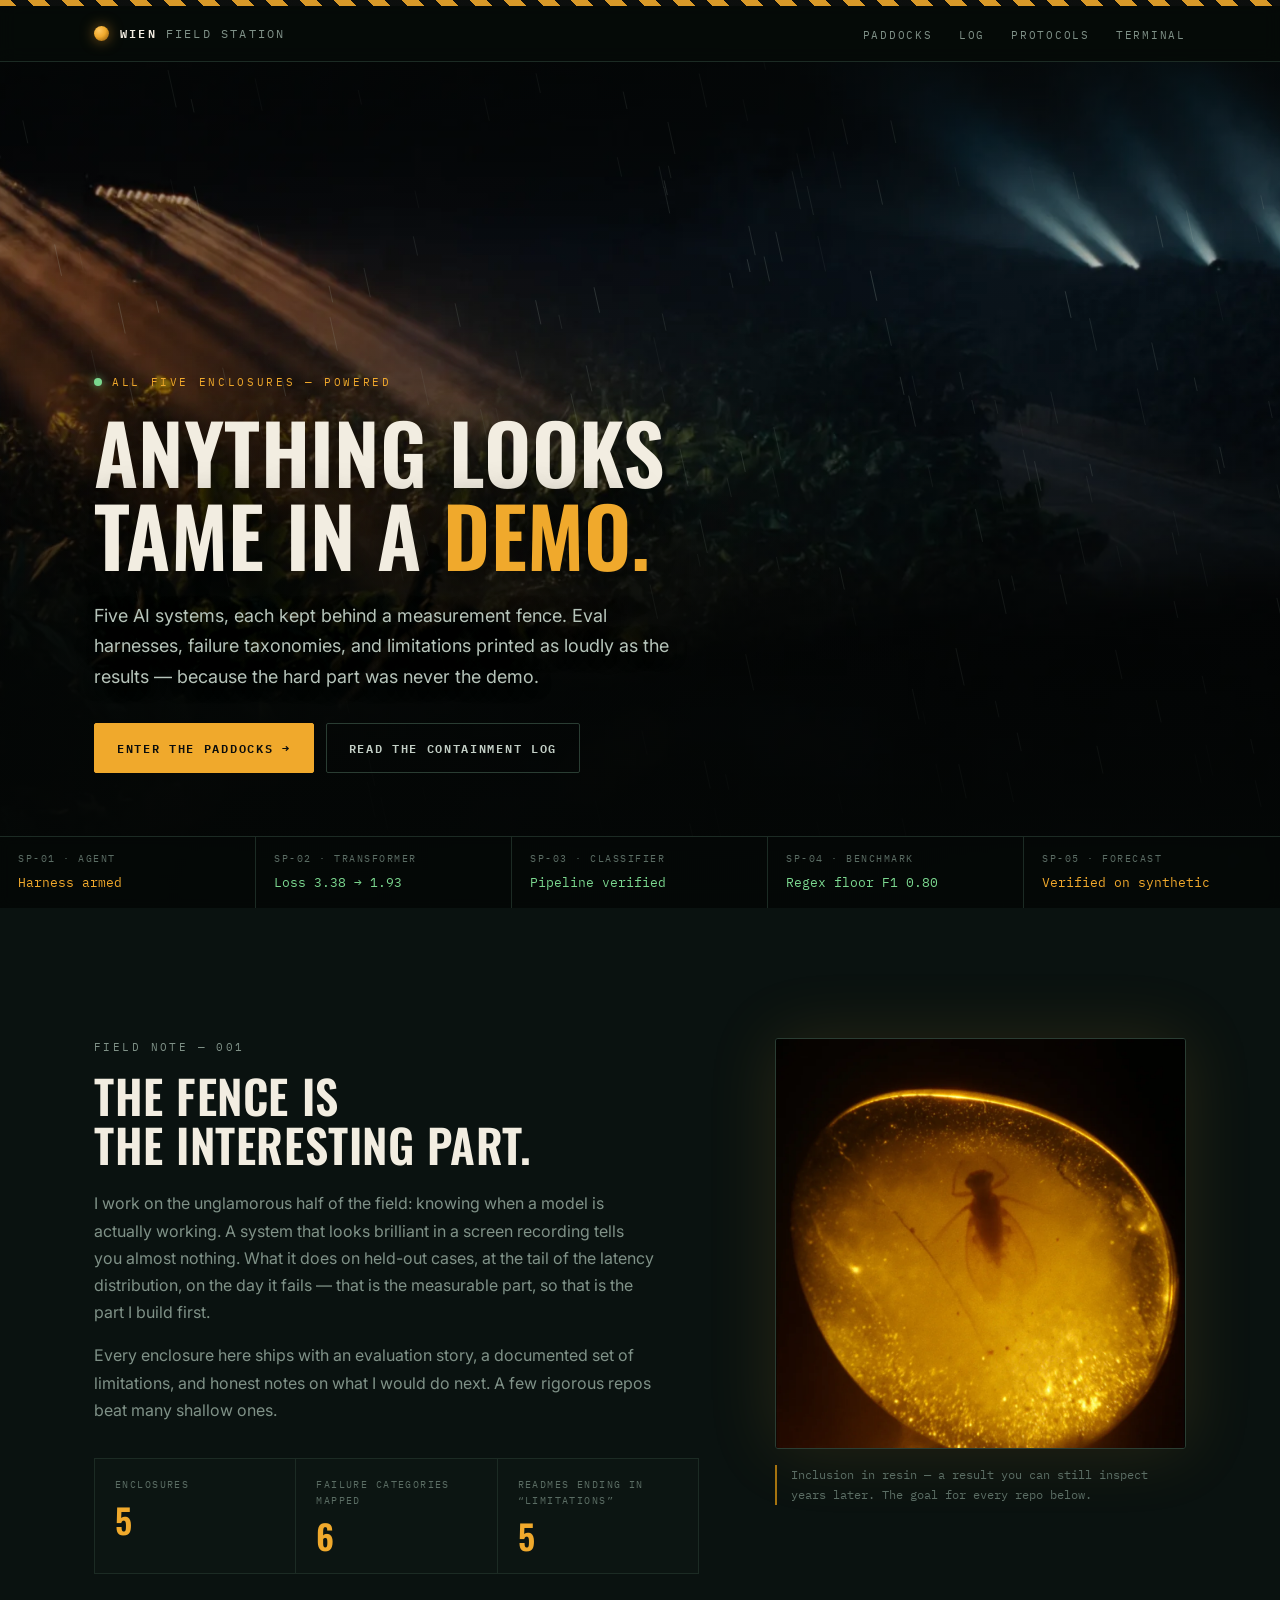
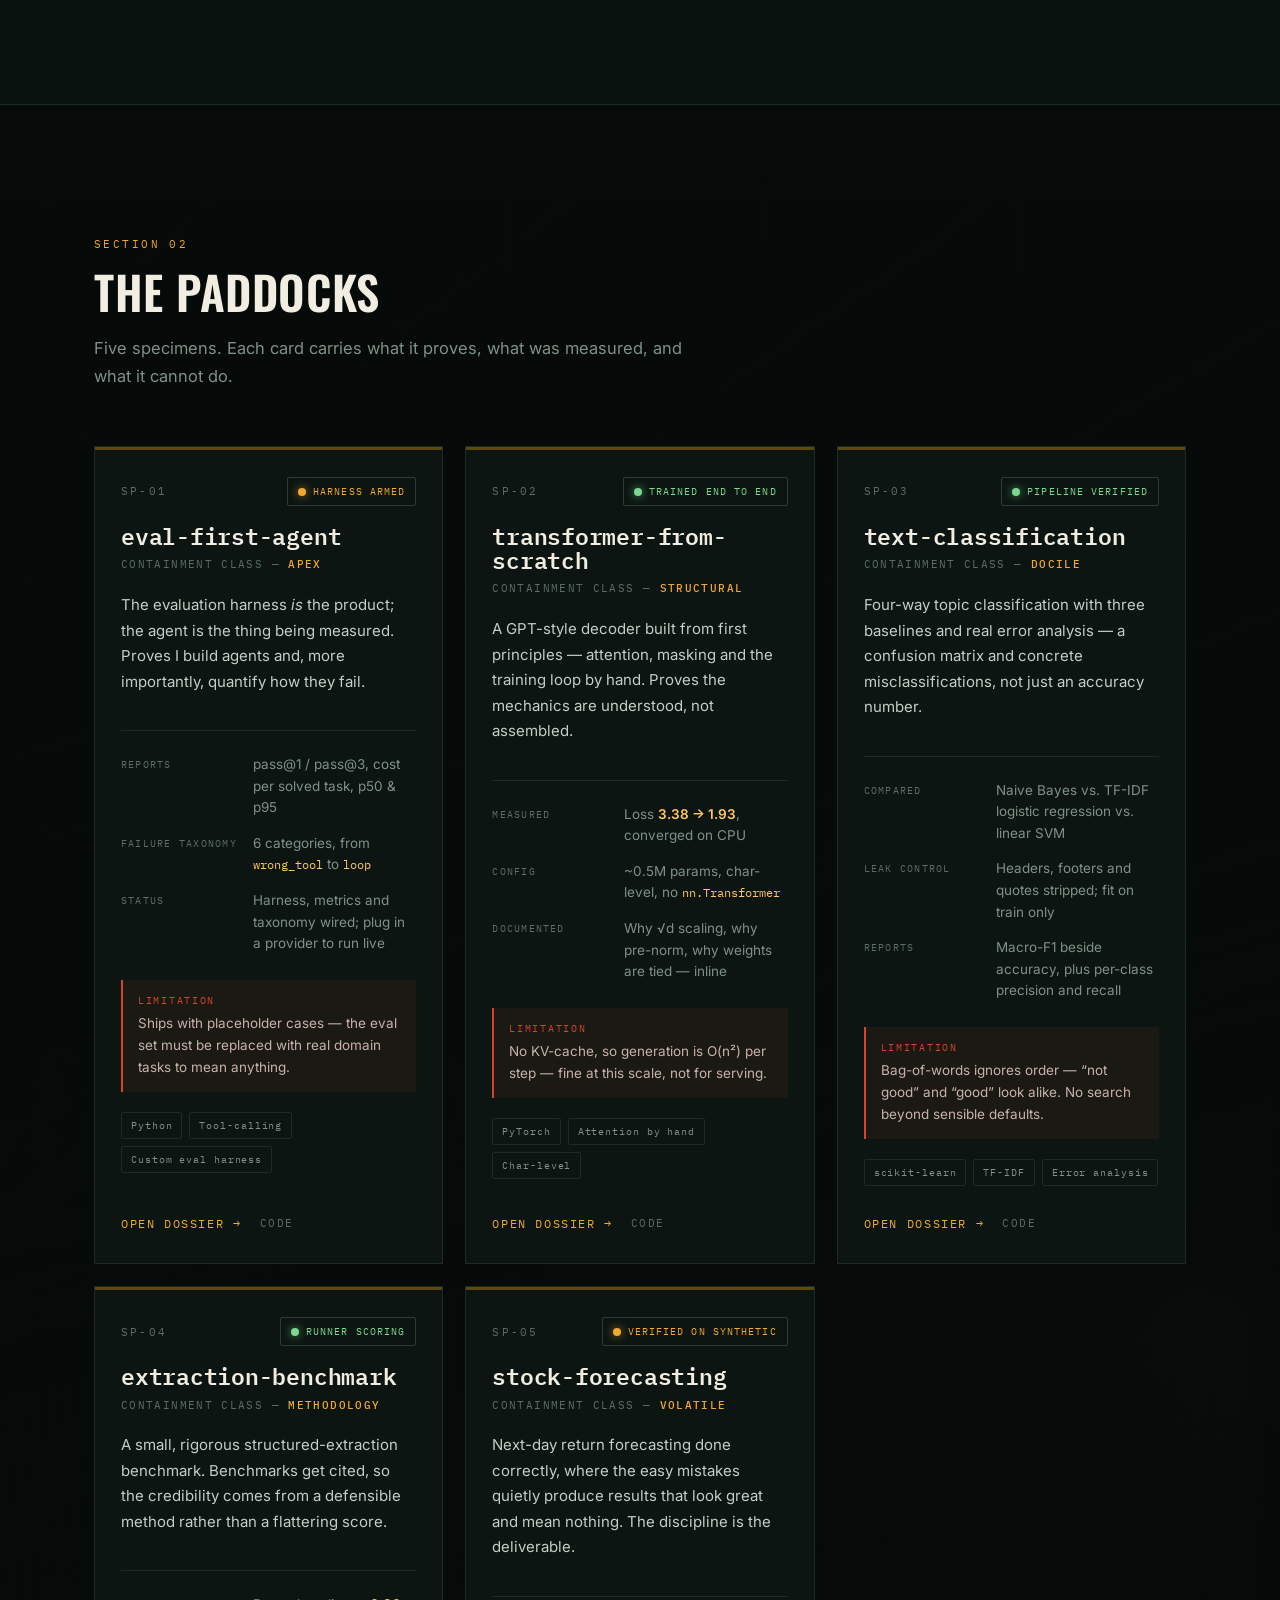
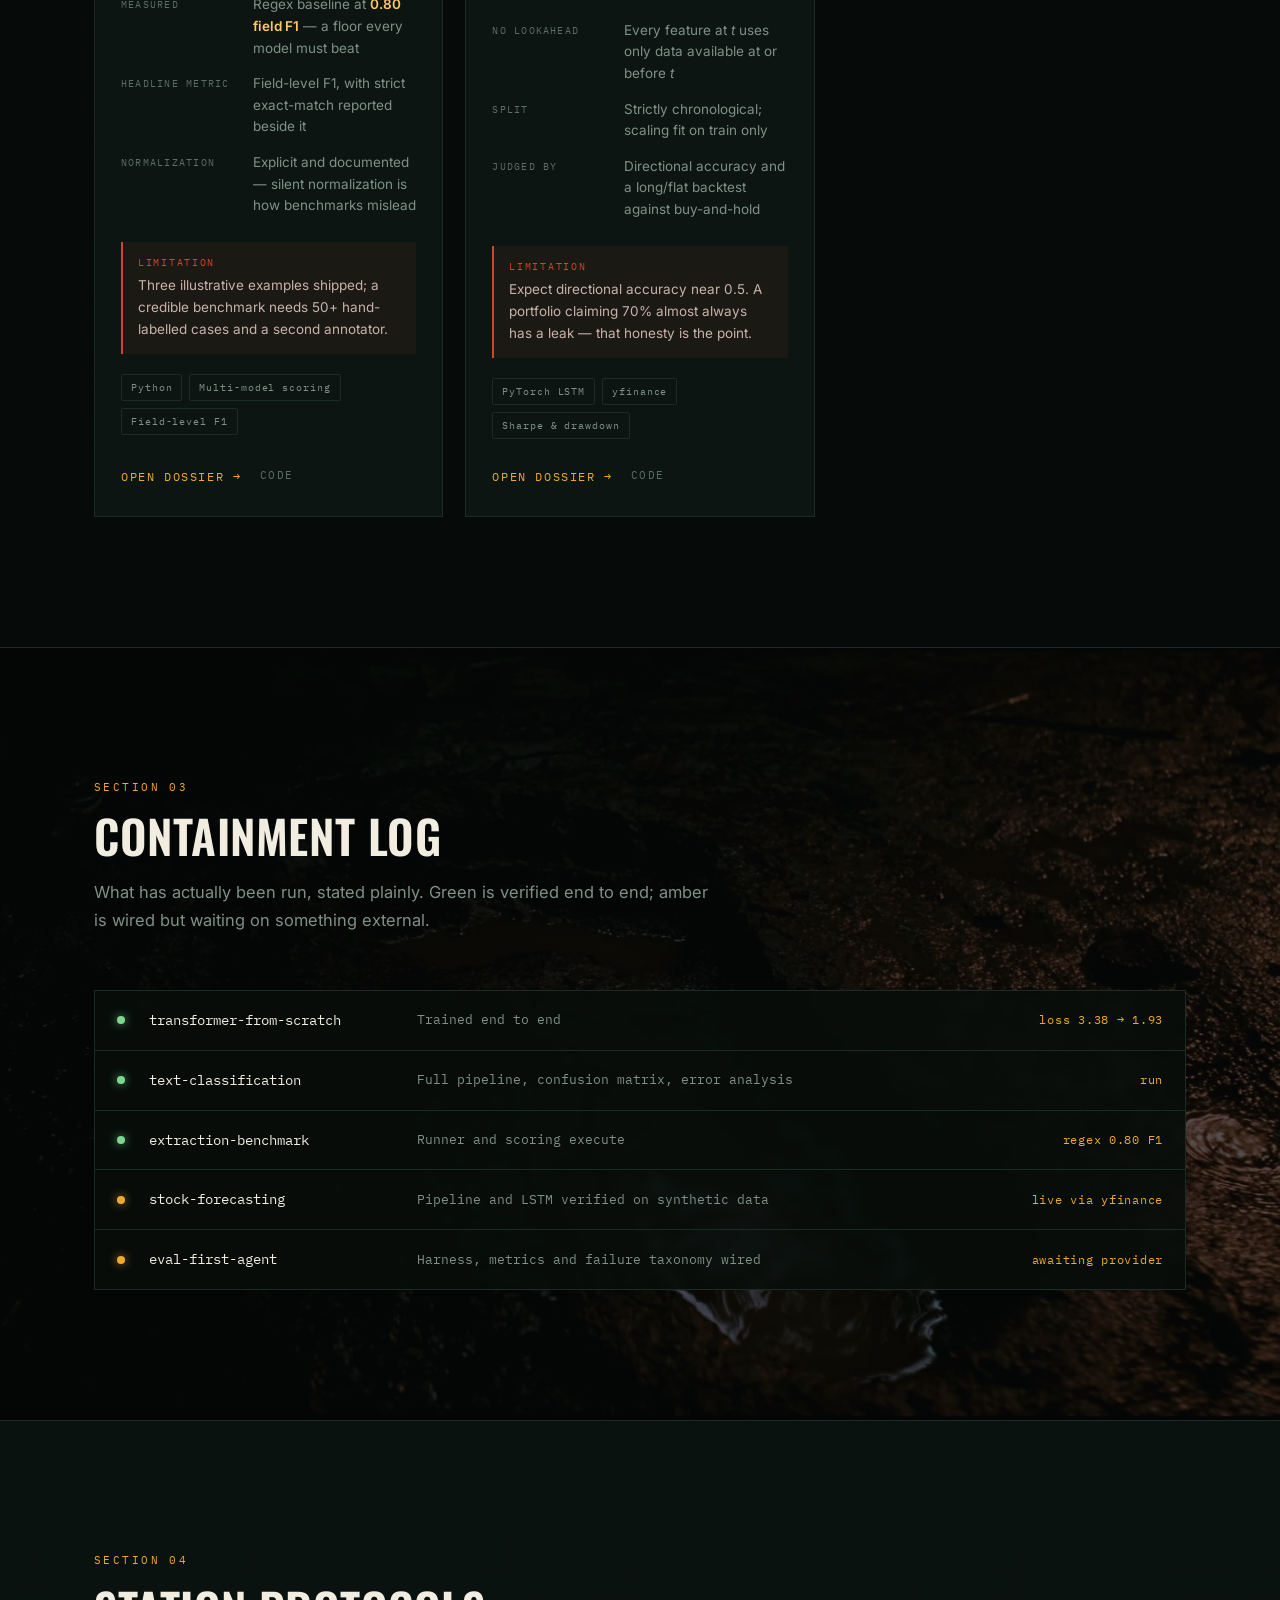
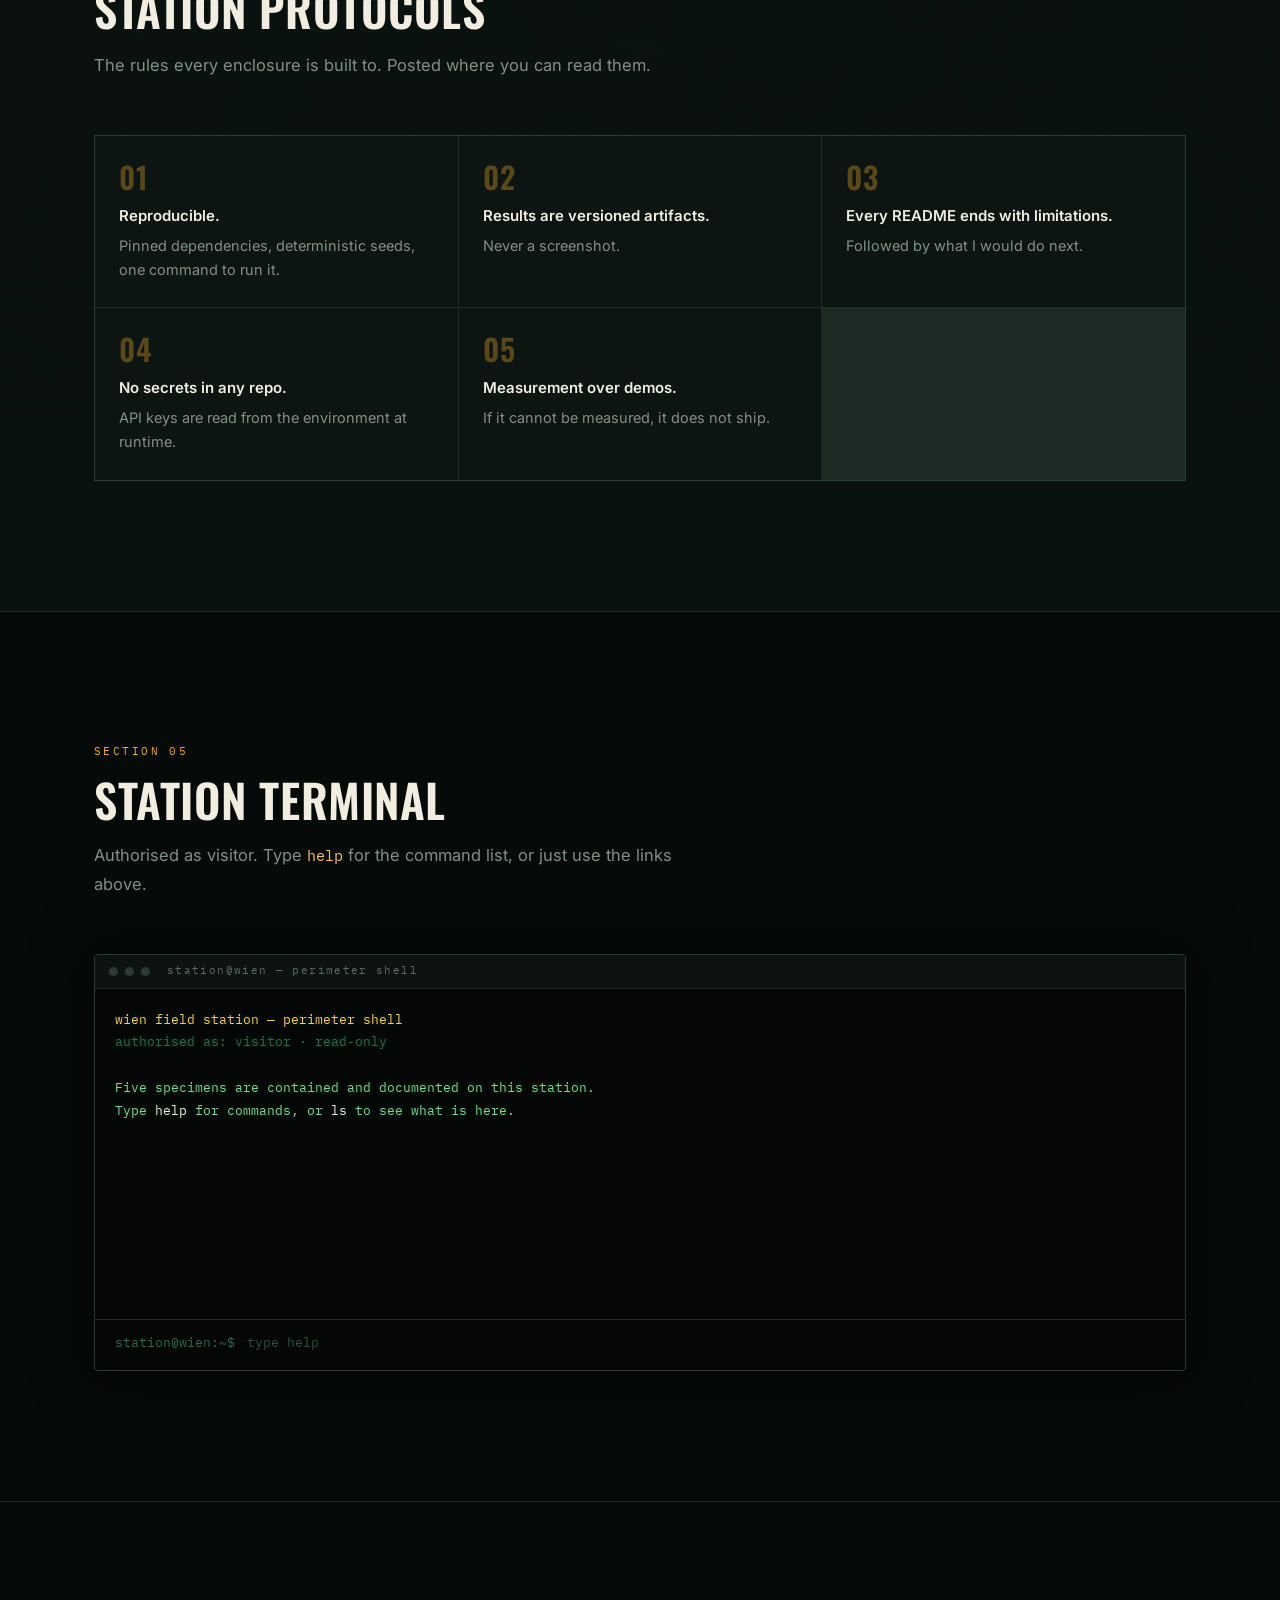
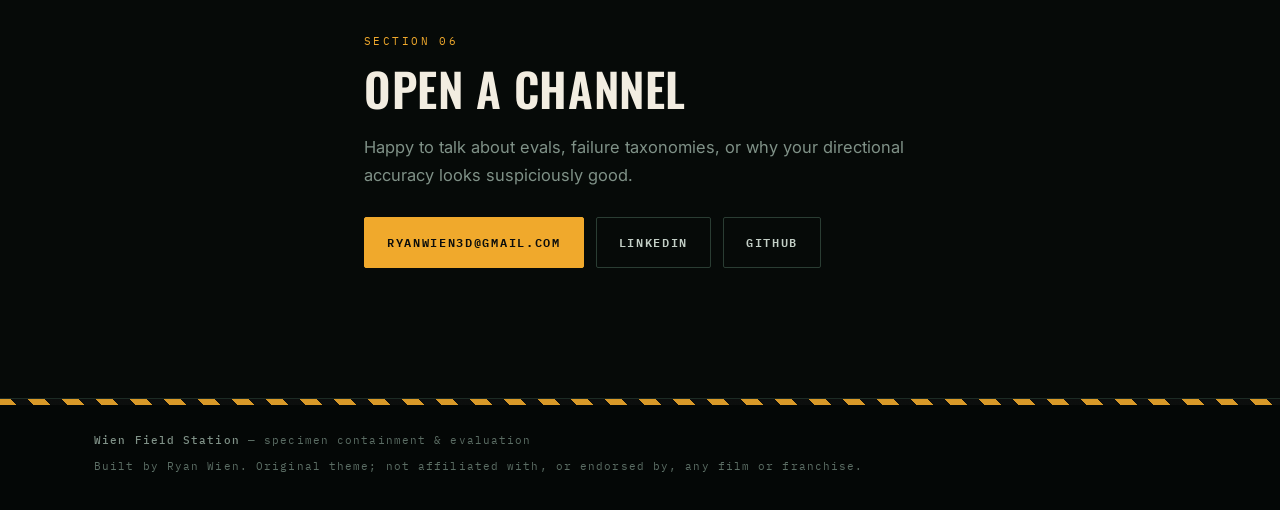
==== commit a78698a7: "Switch the display face from Archivo Black to Oswald Archivo Black read as blunt and shouty at displ" ====
--- a/index.html
+++ b/index.html
@@ -338,7 +338,7 @@
       <h2 class="h2">Open a channel</h2>
       <p class="contact__lede">Happy to talk about evals, failure taxonomies, or why your directional accuracy looks suspiciously good.</p>
       <div class="contact__links">
-        <a class="btn btn--primary" href="https://www.linkedin.com/in/ryanwien3d" target="_blank" rel="noopener">LinkedIn</a>
+        <a class="btn btn--primary" href="mailto:ryanwien3d@gmail.com">ryanwien3d@gmail.com</a>
         <a class="btn btn--ghost" href="https://www.linkedin.com/in/ryanwien3d/">LinkedIn</a>
         <a class="btn btn--ghost" href="https://github.com/ryanwien">GitHub</a>
       </div>
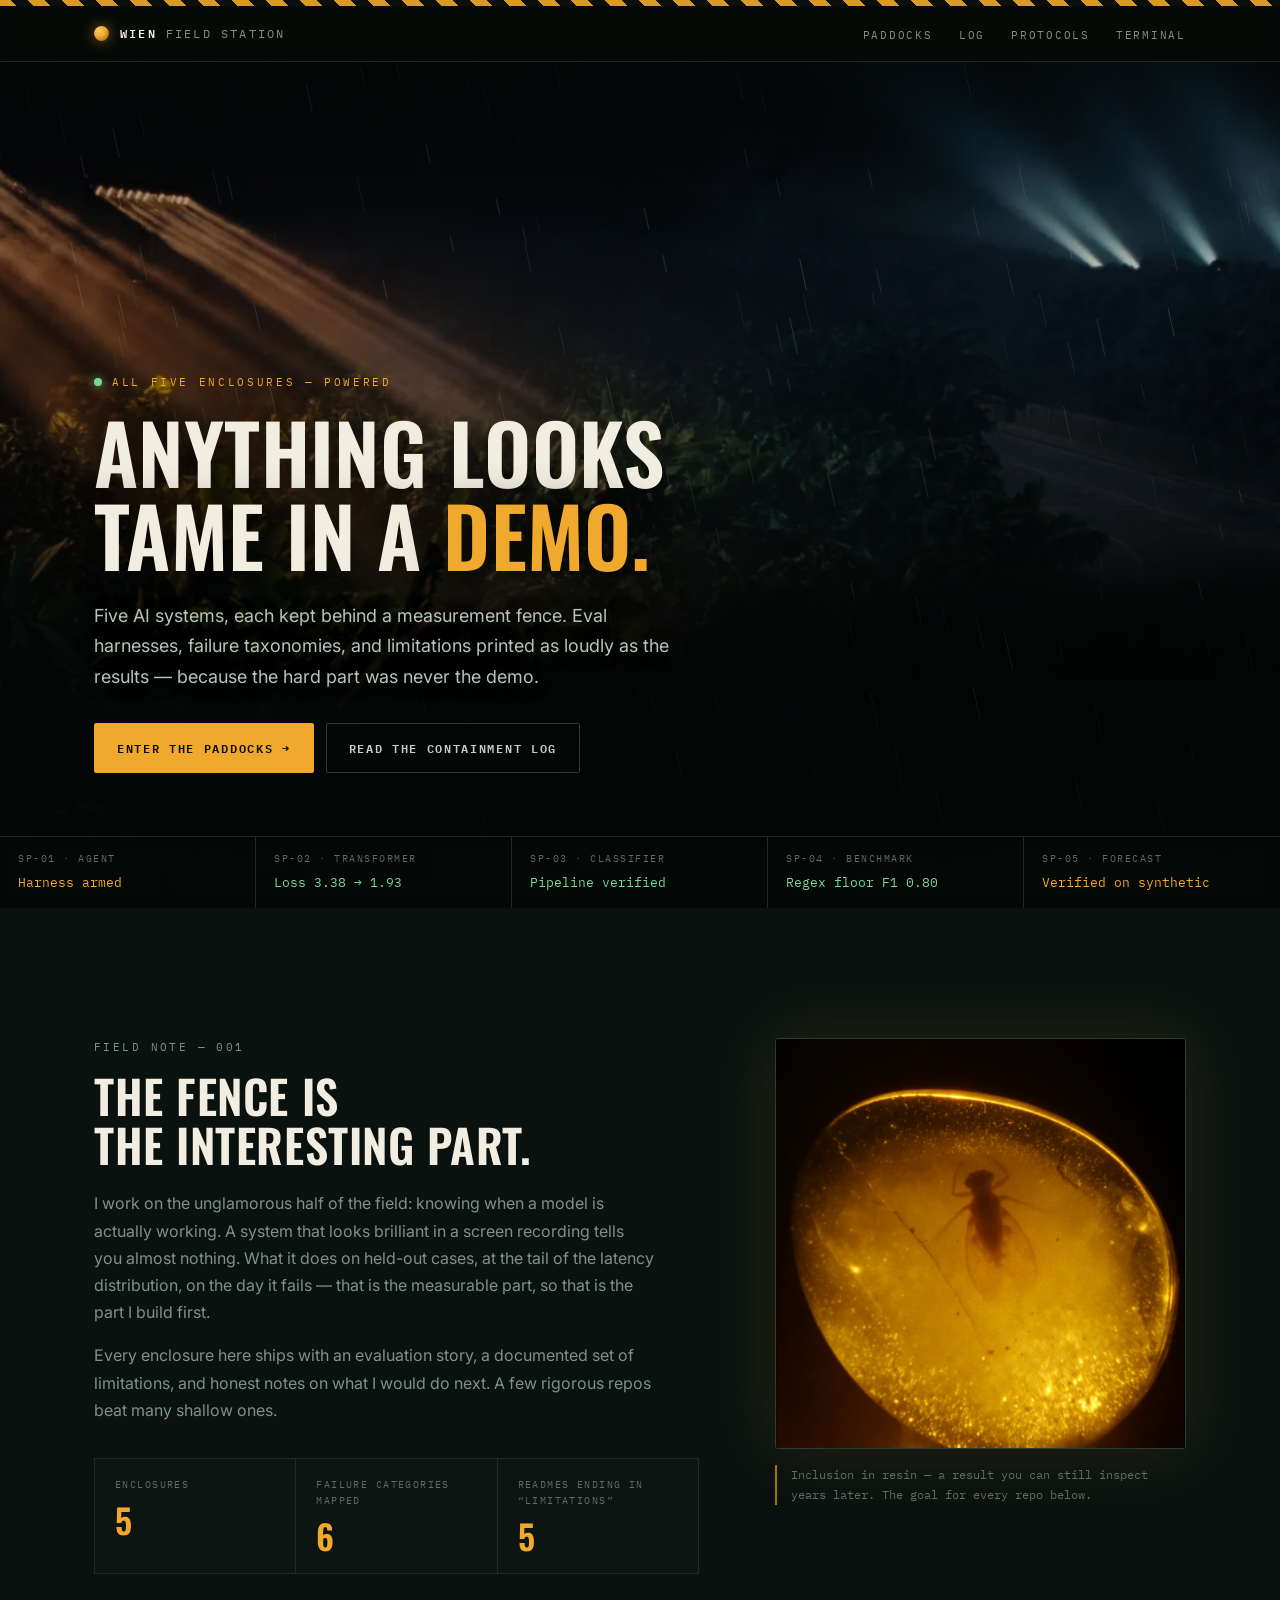
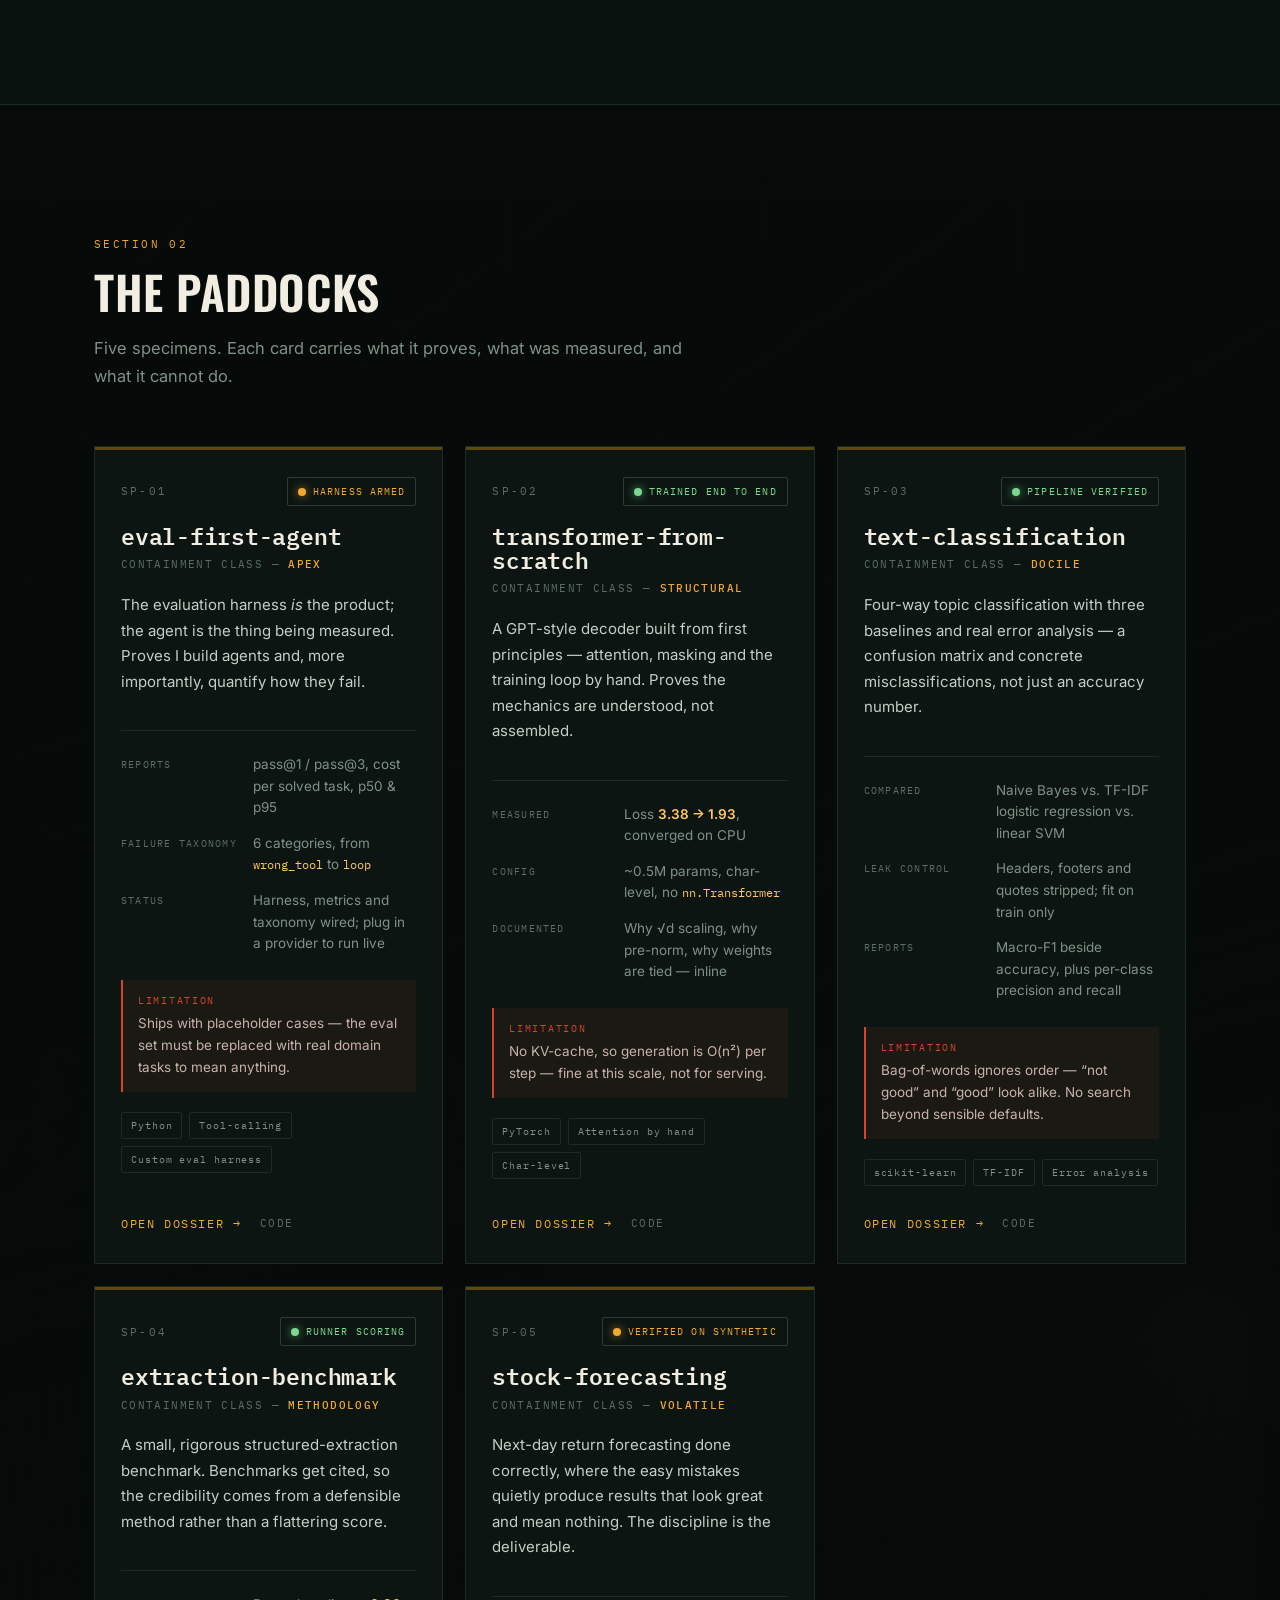
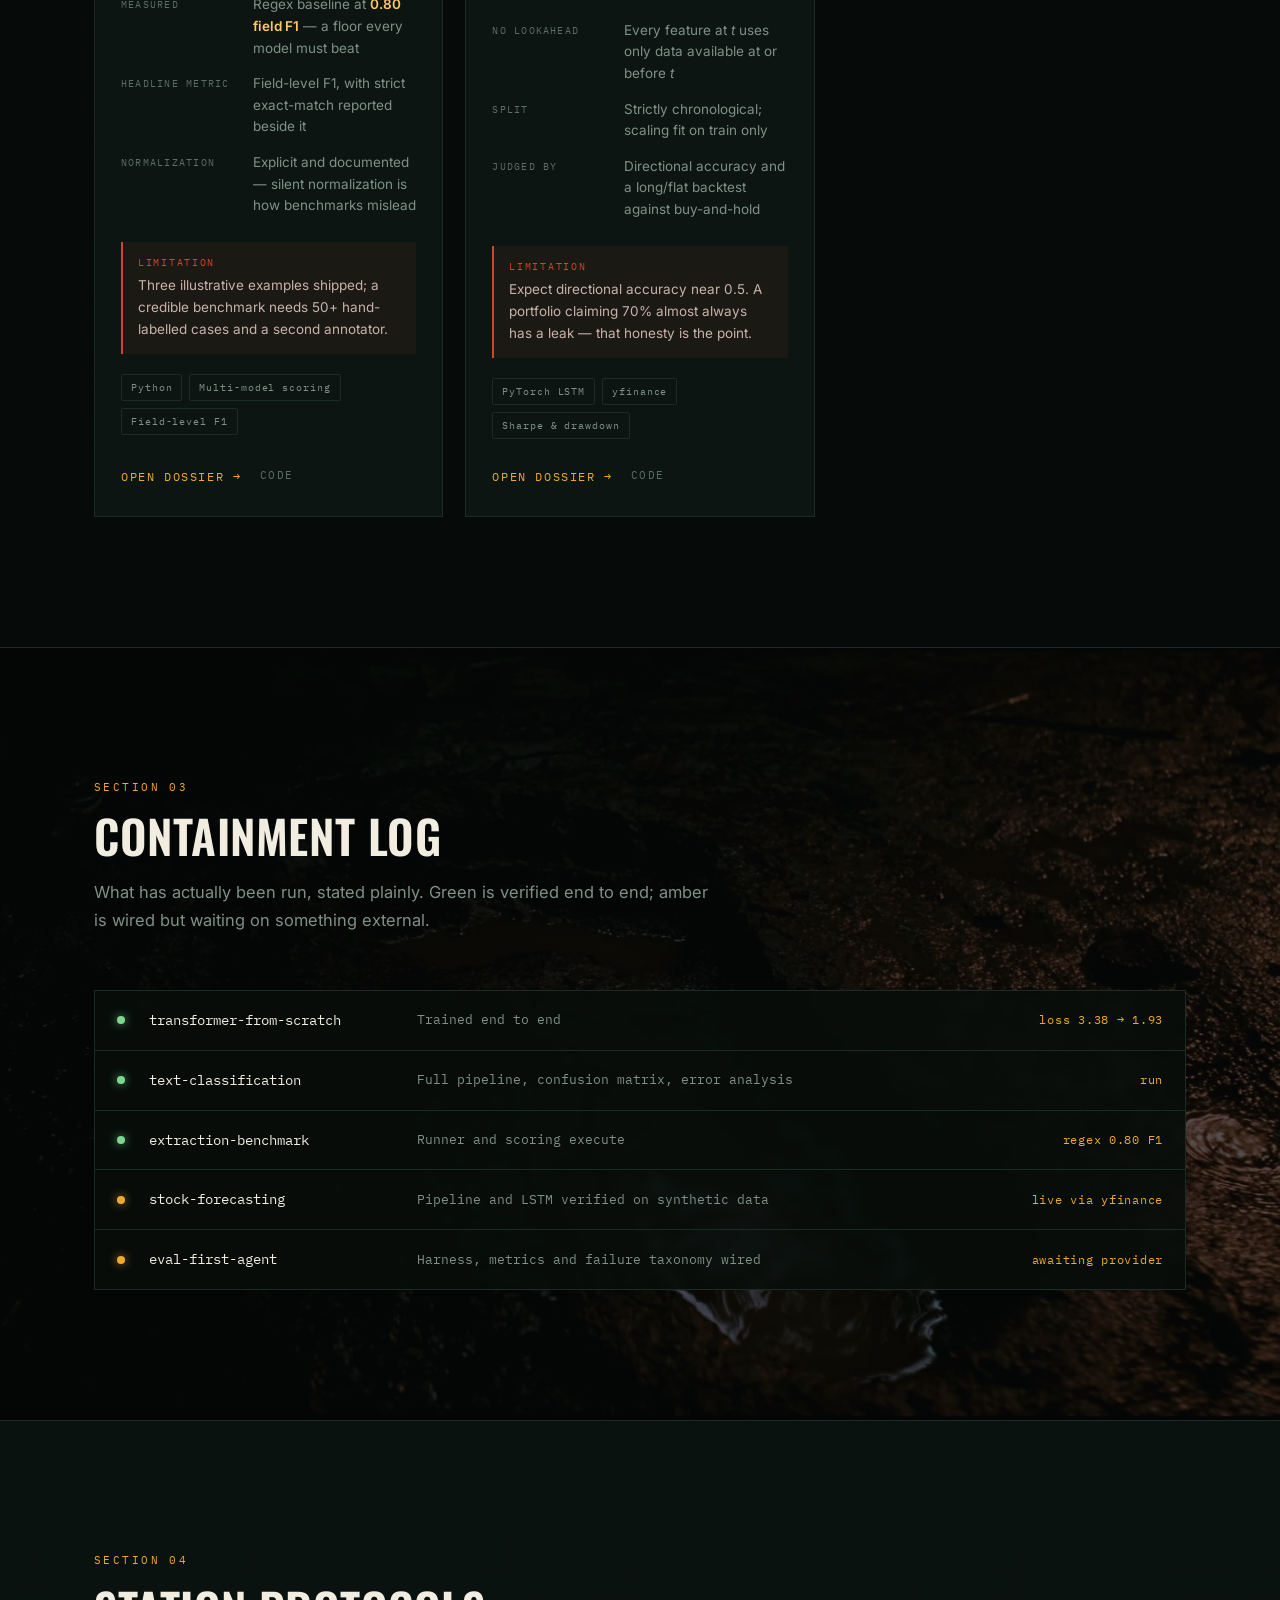
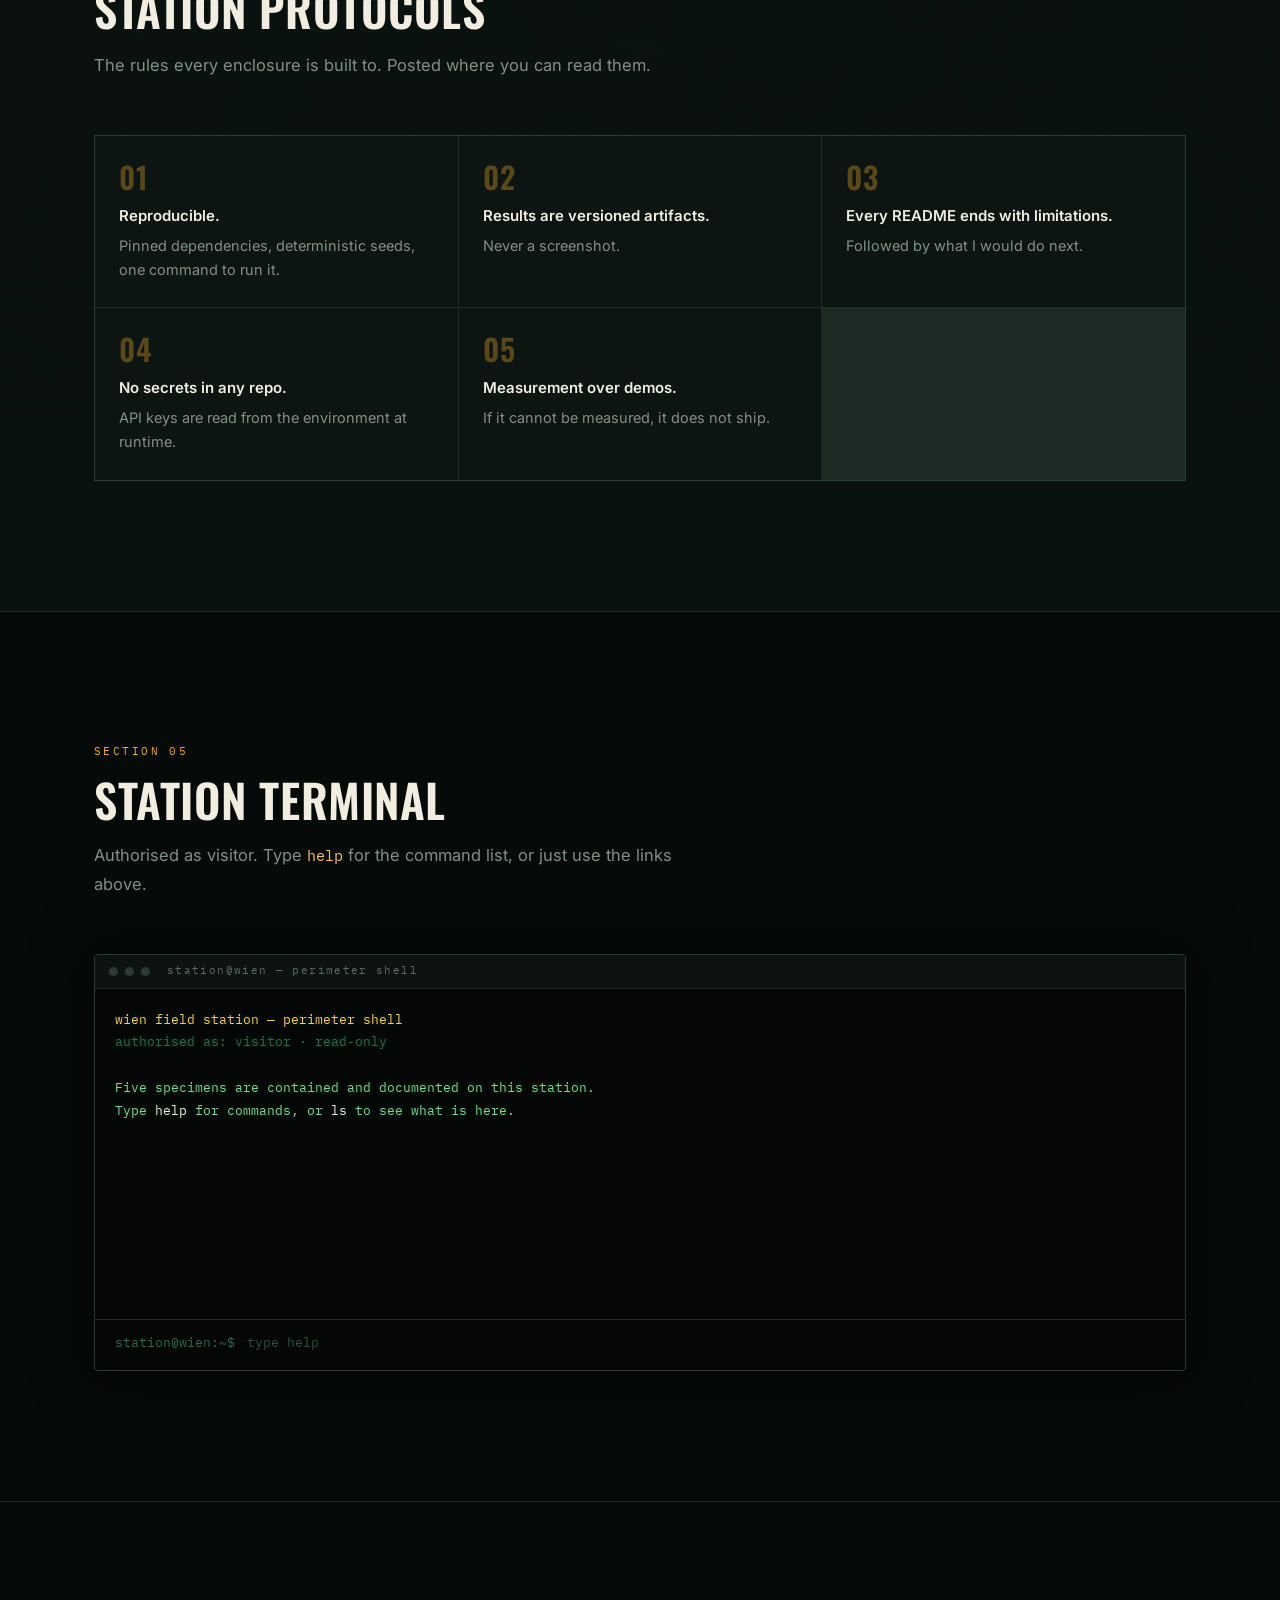
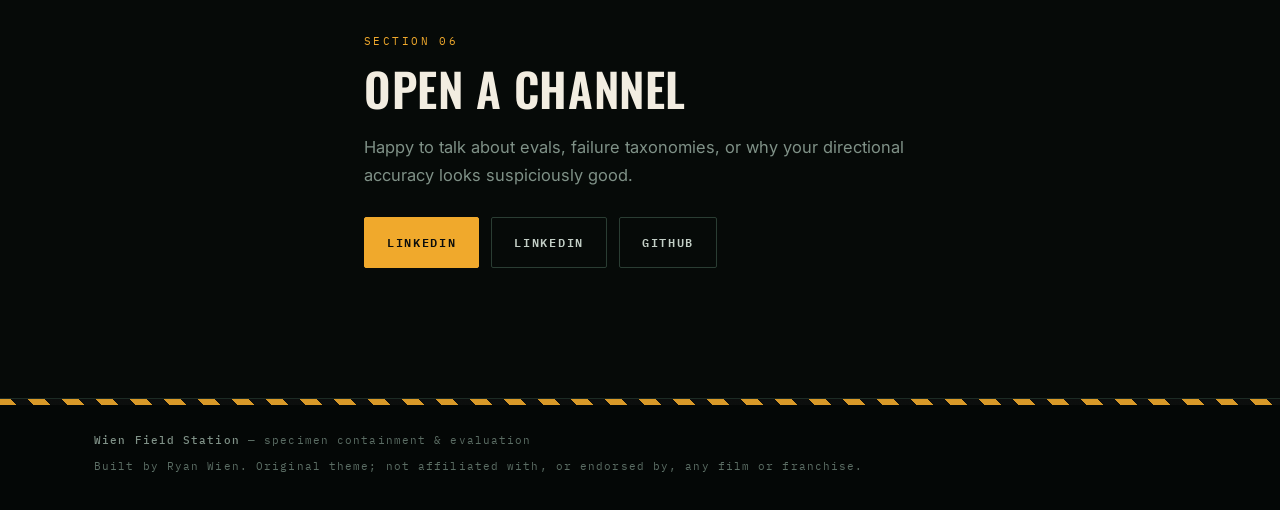
==== commit 7b8463b8: "Point LinkedIn links at the ryan-wien profile" ====
--- a/index.html
+++ b/index.html
@@ -338,8 +338,8 @@
       <h2 class="h2">Open a channel</h2>
       <p class="contact__lede">Happy to talk about evals, failure taxonomies, or why your directional accuracy looks suspiciously good.</p>
       <div class="contact__links">
-        <a class="btn btn--primary" href="mailto:ryanwien3d@gmail.com">ryanwien3d@gmail.com</a>
-        <a class="btn btn--ghost" href="https://www.linkedin.com/in/ryanwien3d/">LinkedIn</a>
+        <a class="btn btn--primary" href="https://www.linkedin.com/in/ryan-wien" target="_blank" rel="noopener">LinkedIn</a>
+        <a class="btn btn--ghost" href="https://www.linkedin.com/in/ryan-wien/">LinkedIn</a>
         <a class="btn btn--ghost" href="https://github.com/ryanwien">GitHub</a>
       </div>
     </div>
